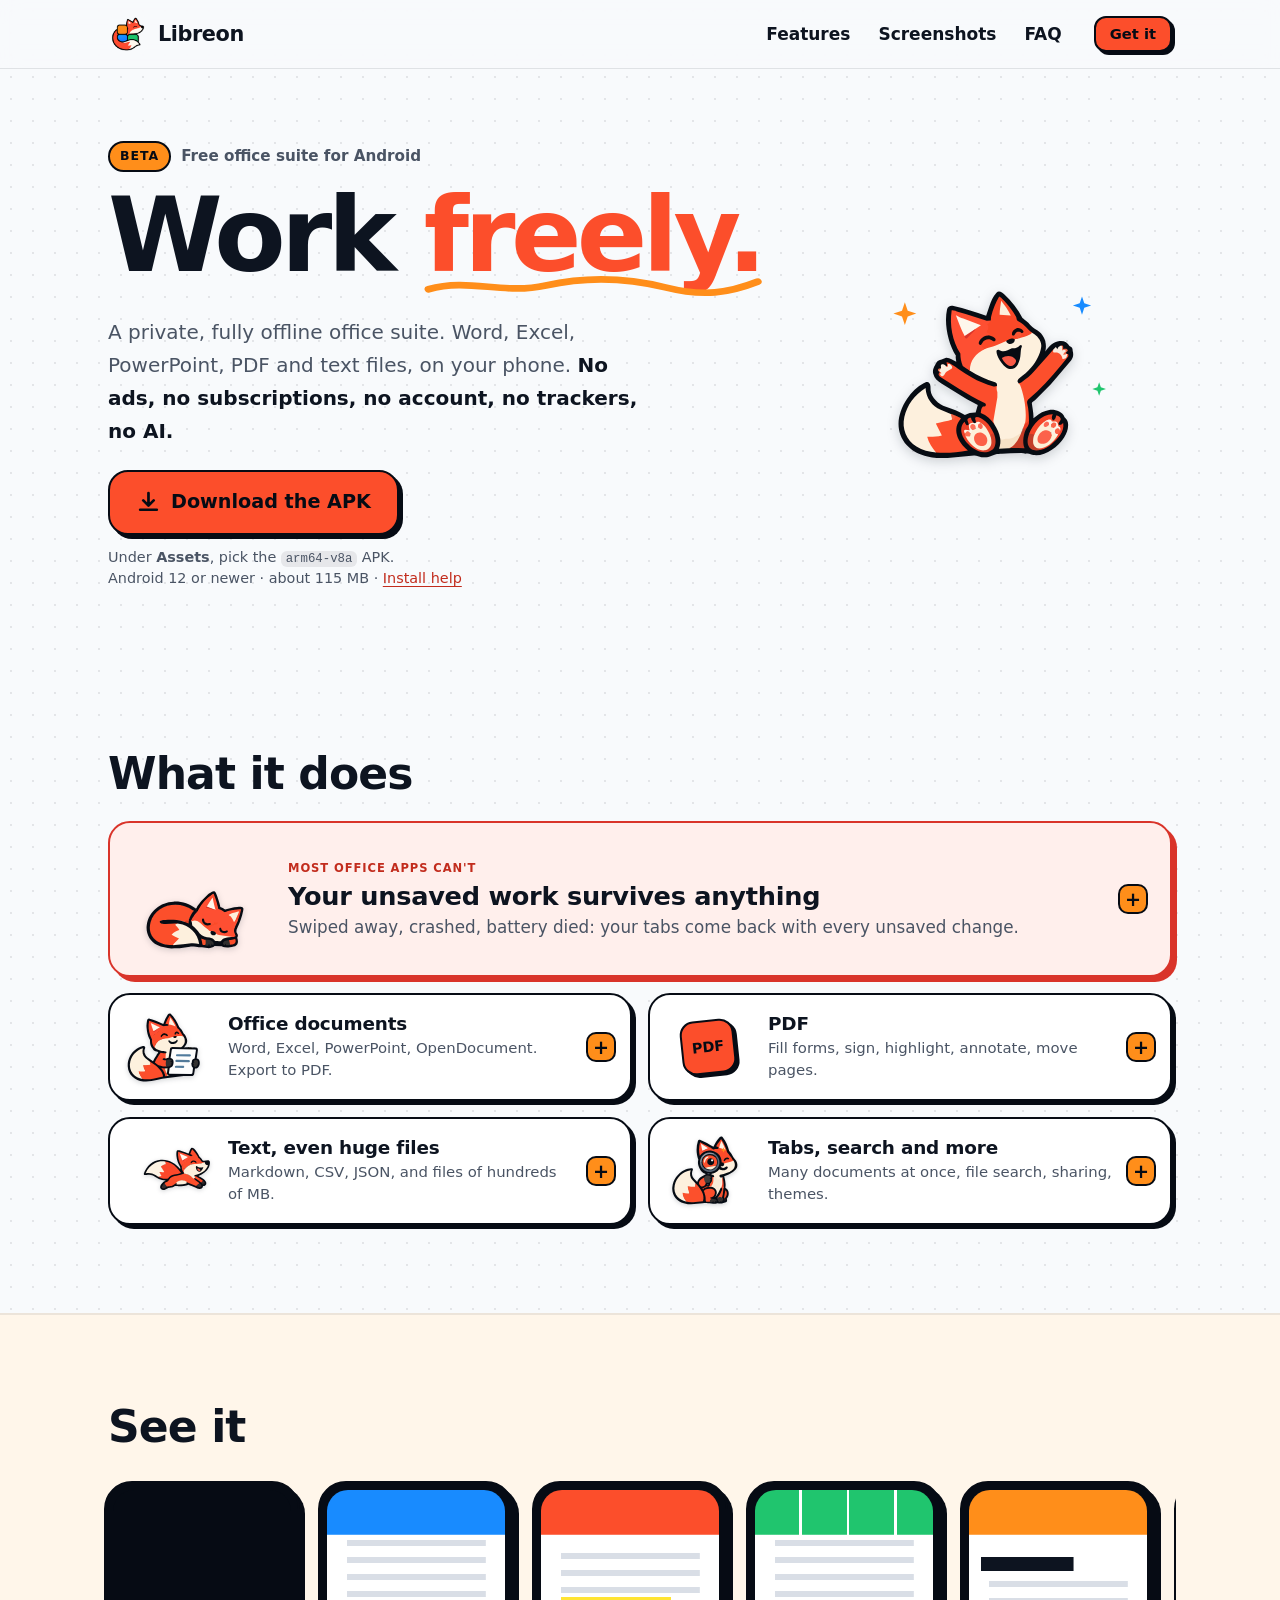
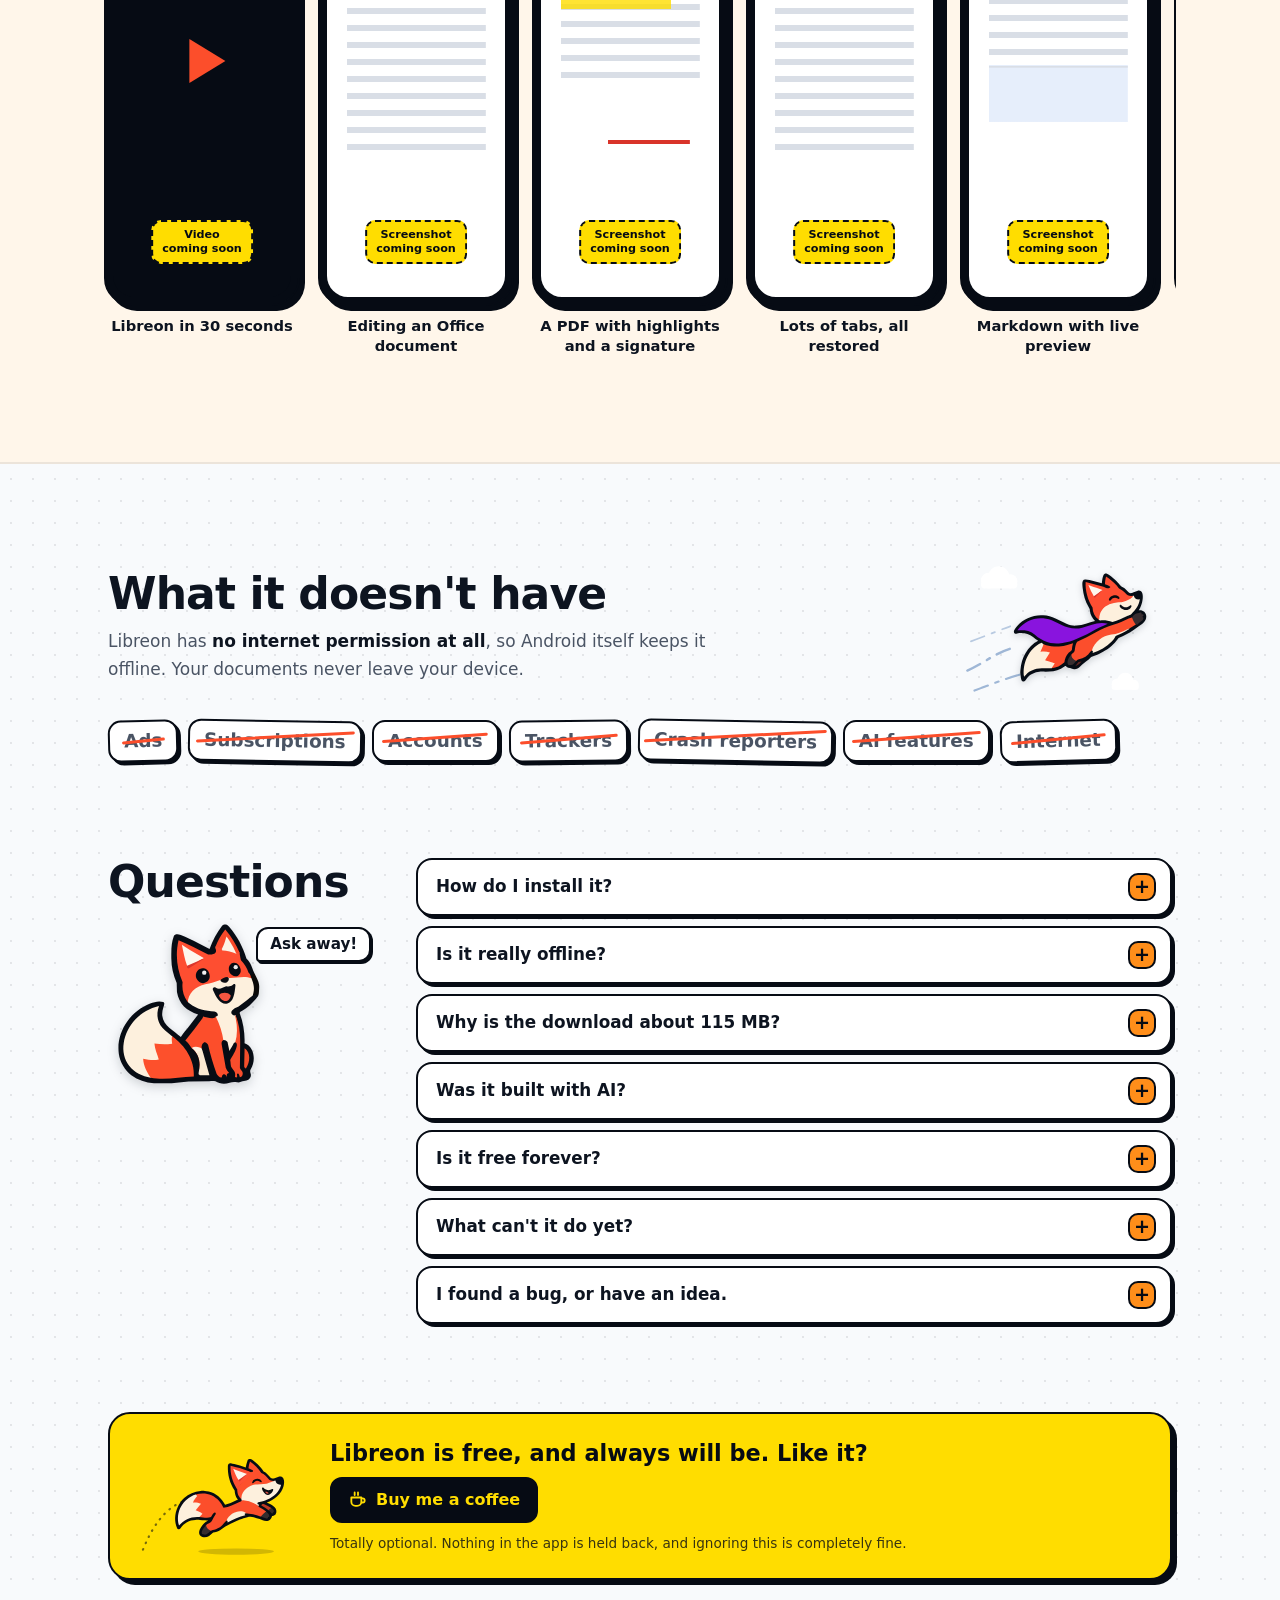
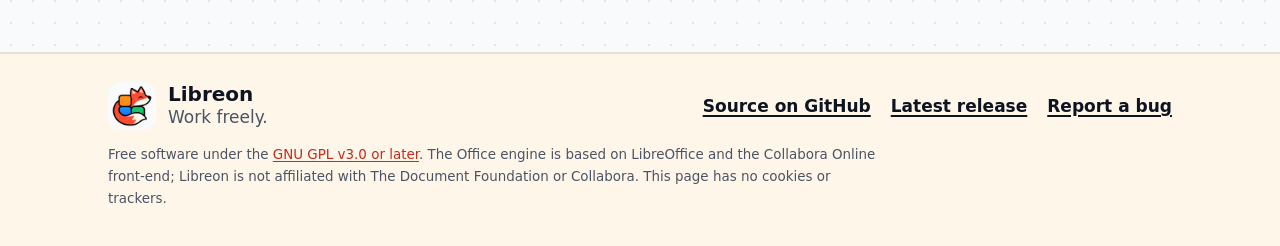
==== site/index.html @ 0bdb955f "Website draft (site/) with the new fox artwork; not live yet - One page: hero with download, collaps" ====
<!doctype html>
<html lang="en">
<head>
<meta charset="utf-8">
<meta name="viewport" content="width=device-width, initial-scale=1">
<title>Libreon: Work freely</title>
<meta name="description" content="Libreon is a free, private, fully offline office suite for Android. Word, Excel, PowerPoint, PDF and text files, with no ads, no subscriptions, no accounts, no trackers and no AI.">
<meta name="color-scheme" content="light dark">
<meta name="theme-color" content="#F8FAFC" media="(prefers-color-scheme: light)">
<meta name="theme-color" content="#0D121A" media="(prefers-color-scheme: dark)">
<meta property="og:title" content="Libreon: Work freely">
<meta property="og:description" content="A free, private, fully offline office suite for Android. No ads, no subscriptions, no trackers, no AI.">
<meta property="og:type" content="website">
<link rel="icon" type="image/png" href="assets/libreon-icon.png">
<link rel="apple-touch-icon" href="assets/libreon-icon.png">
<link rel="stylesheet" href="styles.css">
<script>document.documentElement.classList.add('js')</script>
<script src="main.js" defer></script>
</head>
<body>
<a class="skip" href="#main">Skip to content</a>

<header class="topbar">
  <div class="wrap topbar__inner">
    <a class="brand" href="#top" aria-label="Libreon, back to top">
      <img src="assets/libreon-icon.png" alt="" width="40" height="40">
      <span>Libreon</span>
    </a>
    <nav aria-label="Sections">
      <ul class="nav">
        <li><a href="#features">Features</a></li>
        <li><a href="#screenshots">Screenshots</a></li>
        <li><a href="#faq">FAQ</a></li>
      </ul>
    </nav>
    <a class="btn btn--small" href="#top">Get it</a>
  </div>
</header>

<main id="main">

<!-- ============ HERO + DOWNLOAD ============ -->
<section class="hero" id="top" aria-labelledby="hero-title">
  <div class="wrap hero__grid">
    <div class="hero__copy">
      <p class="eyebrow"><span class="chip chip--beta">Beta</span> Free office suite for Android</p>
      <h1 id="hero-title" class="hero__title">Work <span class="squiggle">freely.<svg viewBox="0 0 300 24" aria-hidden="true" preserveAspectRatio="none"><path d="M4 16 C 40 4, 70 22, 108 12 S 180 4, 214 14 S 270 20, 296 8"/></svg></span></h1>
      <p class="hero__lede">A private, fully offline office suite. Word, Excel, PowerPoint, PDF and text files, on your phone. <strong>No ads, no subscriptions, no account, no trackers, no AI.</strong></p>
      <div class="hero__cta">
        <a class="btn btn--big" href="https://github.com/jainiakhil/Libreon/releases/latest">
          <svg class="btn__icon" viewBox="0 0 24 24" aria-hidden="true"><path d="M12 3v12m0 0-5-5m5 5 5-5M4 19h16"/></svg>
          Download the APK
        </a>
        <p class="hero__fine">Under <b>Assets</b>, pick the <code>arm64-v8a</code> APK.<br>Android 12 or newer · about 115&nbsp;MB · <a href="#faq-install">Install help</a></p>
      </div>
    </div>

    <div class="hero__art scene">
      <svg class="fox fox--yaay" viewBox="-50 -60 472 420" role="img" aria-labelledby="t-yaay">
        <title id="t-yaay">Libreon's fox cheering with both arms up</title>
        <g class="flair" aria-hidden="true">
          <path class="spark spark--1" d="M30 40l5 15 15 5-15 5-5 15-5-15-15-5 15-5z"/>
          <path class="spark spark--2" d="M340 30l4 12 12 4-12 4-4 12-4-12-12-4 12-4z"/>
          <path class="spark spark--3" d="M370 180l3 9 9 3-9 3-3 9-3-9-9-3 9-3z"/>
        </g>
        <g class="bounce"><g class="fox-art"><path fill="#070c13" d="M173.96,311.47l-10.14-.12c-3.68-.79-8.65-3.48-12.87-3.08l-46.07,4.39-18.89.09c-5.54.03-10.95-1.39-16.38-2.51-13.74-2.82-26.74-9.25-36.06-19.62-21.82-24.27-17.19-55.35.41-81.63,7.71-11.52,17.42-20.92,29.68-27.37,2.67-1.41,6.78-2.98,9.02-.33,2.92,3.45,2.05,8.46,2.38,12.76,1,12.97,14.03,24.45,26.79,29.02,11.53,4.13,22.64,7.63,33.21,14.5,5.93-3.73,11.97-4.74,18.81-4.59l3.8-12.77-18.97-10.15-44.67-27.86c-7.06-4.4-12.13-8.85-14.33-17.03-1.53-5.69.4-10.16,3.32-15.18,2.46-4.24,3.98-8.22,10.12-9.07l9.04-3.73c6.85-.36,11.78,3.99,17.84,7.3-.31-3.99-1.71-6.96-.65-10.83-13.9-21.37-20.96-56.63-15.56-80.8,1.28-5.73,6.15-7.51,11.55-6.23,19.52,4.65,38.32,10.33,56.88,17.22l5.8-16.93c2.79-8.15,6.14-17.3,12.29-23.45,4.52-4.52,10.55-.14,13.94,3.15,12.69,12.3,23.64,24.92,31.53,41.2l10.31,8.1c4.24,5.81,9.45,9.54,15.53,13.41,12.44,7.93,17.7,22.04,14.15,37.11,6.6-9.45,13.81-17.21,25.08-18.45,7.47-.82,14.03,2.11,17.2,8.82,3.84,1.32,6.03,4.37,5.57,8.47,1.88,5.3,1.11,12.06-2.82,16.71l-30.1,35.66-5.67,6.42-26.9,27.13c-1.61,1.63-5.88,3.08-5.92,5.68,1.04,8.83,3.34,17.08,2.77,26.14l4.16-2.85c6.4-6.61,14.56-10.06,23.52-11.61,9.79-1.7,23.03,3.24,25.88,10.62.95,2.45,1.58,3.08,3.46,4.85,6.75,6.41,3.63,22.36-3.34,32.74-11.62,17.31-32.92,33.46-53.57,30.83-3.89-.5-7.66-3.56-12.11-2.62-3.14.66-6.11-.84-9.06-.82l-18.96.1-15.03.99c-3.67.24-8.29.17-11.72,1.16-5.07,1.47-9.34,4-14.28,5.02Z"/><g><path fill="#7d7f82" d="M173.96,311.47c-3.81.79-6.66.63-10.14-.12l10.14.12Z"/><path fill="#fdf0dd" d="M110.34,235.9c3.13,1.12,5.44,7.62,2.61,9.65l-1.61,1.88c-7.83,2.68-15.79,5.01-23.9,6.97l8.46,16.78.05,3.01c-7.47,2.89-15.54,3.98-24.2,3.25,2.55,8.42,7.57,15.76,12.94,22.62l-.09,3.13c-12.25-.92-23.94-3.85-34.27-10.45-17.62-11.26-25.92-31.12-21.24-51.81,4.75-21.01,18.15-39.29,37.11-50.84,1.14,17.92,11.13,31.34,26.5,38.27l17.64,7.54Z"/><path fill="#fc4d2c" d="M191.05,186.9c3.33,7.44,3.74,15.83,2.21,24.27l-5.55,30.67c-.78,4.32-1.38,8.41-.93,12.45-5.76-9.02-13.33-16.34-23.95-20.28.46-3.66.79-8.55,3.37-10.8,1.24-.65,4.64.24,5.38-2.19.45-1.49.37-3.58-1.99-4.7-15.63-7.42-30.26-15.69-44.95-24.96l-32.44-20.47c-1.46-.92-2.95-2.96-3.14-4.39-.17-1.24,1.76-2.98,1.9-4.53,2.71-3.35,6.14,1.57,3.14,4.89,1.42,1.94,3.73-.06,6.94-6,10.01-4.5,12.13-7.97,6.37-10.4.27,5.37-6.69,6.99-5.53,1.57.79.29,2.06-.01,2.16-.6.43-2.41-1.57-4.77-1.04-5.79,1.27-2.42,15.2,7.37,22.04,12.29s14.1,9.12,21.55,13.51c12.23,7.21,25.01,12.48,38.78,16.16,2.09.56,4.11-.12,5.67-.7Z"/><path fill="#fc4f2c" d="M314.08,130.89c.82.02,1.75.14,1.9.71s.43,2.65-.14,3.36c-17.43,21.52-34.99,42.49-54.7,62.02l-13.27,11.81c-3.09,2.75-4.76,4.64-3.67,9.03,2.52,10.05,2.92,20.32,3.02,30.1-.32,3.18-1.09,5.89-2.32,8.11-2.22-1.02-4.54-1.33-6.97-.92,3.65-19.23,1.19-39.05-4.87-58.08-1.69-5.32-3.09-10.06-4.29-15.06,1.86-.12,3.76-.49,5.48-1.76,8.21-6.05,16.25-12.17,22.85-20.1,7.35-8.83,14.98-16.81,22.5-25.48l10.27-11.85c1.29.59,1.85,1.71,1.7,3.35,8.39-.85,14.21,3.3,16.01,11.41,2.81-.16,4.38-2.05,4.72-5.68l1.77-.98Z"/><path fill="#fd502d" d="M84.6,303.19c-6.48-8.19-12.82-16.82-15.52-27.76,8.99.07,17.12.14,25.67-2.08l-10.56-20.93c10.15-2.14,19.51-4,28.75-6.87,1.12-1.92,2.39-4.07,3.81-6.46l2.34-.1c3.07,1.35,6.22,2.37,9.15,4.78-16.32,17.8-6.35,40.7,12.1,55.9-19.14,3.19-35.89,5.02-55.74,3.53Z"/><path fill="#f6e2c7" d="M233.94,267.98c1.53,1.39,1.45,3.28-.22,5.68-3.96,9.59-11.31,22.48-22.95,21.98l-15.98.98c2.43-6.77,2.97-12.66,1.96-18.56,3.01.24,6.1.13,9.34-1.11,7.62,1.03,14.48-1.87,20.5-6.39,2.34-1.75,4.59-3.13,7.35-2.59Z"/><path fill="#f44426" d="M290.85,246.37c5.69.56-.47,3.17-3.95,1.69-3.59-.21-7.22-.21-10.91.01-6.56,6.87-12.12,14.5-16.7,22.88l-2.77,1.13c-2.06,1.81-7.92.76-9.02-1.78,6.25-16.62,22.6-34.64,41.37-33.94-2.21,4.18-2.28,7.69.33,10.37.34.35,1.57-.23,1.65-.37Z"/><path fill="#c43c26" d="M243.5,260.03c-5.58,8.48-8.71,25.03-4.01,35.59-10.47.05-19.45-.44-28.72.02,10.05-.62,18.95-16.7,23.17-27.66l1.97-5.12c1.65-2.63,5.03-5.68,7.59-2.83Z"/><path fill="#eb3f27" d="M142.07,254.06c1.29.66,1.72,2.3,1.27,4.92,1.74,3.23,1.75,5.42.03,6.59-2.54-.72-5.11-.74-7.71-.08.51,1.75.29,3.29-.66,4.63,2.66-.54,4.06,3.06,1.74,4.16l.17,1.86,2.5.48c6.05,10.43,16.05,21.1,28.94,20.78l1.74,1.81-.13,1.4c-2.93.85-6.03,1.09-9.3.72-21.57-6.98-42.47-35.51-26.28-51.86,1.36,2.56,2.04,4.53,3.4,5.42s3.15.1,4.27-.81Z"/><path fill="#f04529" d="M185.26,268.86c-.05,2.36-3.36,4.88-5.64,5.51l-2.63-1.08c-3.37-7.94-8.36-15.11-13.77-21.62l-4.86-.25c-1.6.83-2.97.75-4.12-.25.65-4.28-2.48-7.36-.9-9.31,2.3-2.84,11.4,1.05,17.94,6.85s10.68,12.69,13.98,20.15Z"/><path fill="#c23e28" d="M256.52,272.08l1.29,2.09c-2.22,7.55-3.11,17.16,5.95,19.9l.4,2.18c2.08.21,3.42.86,4.03,1.95-5.31,1.39-11.87,2.27-17.18-1.26-7.99-5.31-7.19-16.83-3.51-26.63,3.03-.19,5.88.3,9.02,1.78Z"/><path fill="#fcf0e0" d="M90.97,161.97c-3.24-2.89-1.61-4.89,2.11-5.89.61-1.36-.19-3.11-.07-5.08.14-2.27,3.32-2.54,5.09-1.91,1.26.45,2.97,1.22,3.77,2.93.49,1.04,1.95,1.68,2.69,1.22,1.13-.71.79-3.23.4-4.46,1.76-1.05,4.3-.02,5.55,1.25,1.41,1.43,3.46,4.05,1.72,6.22l-9.36,5.71c-2.73,1.67-3.24,6.89-7.14,7.9-1.95.5-3.88-2.27-4.52-4.35l2.75-1.03c-.91-1.73-1.98-2.06-3.01-2.51Z"/><path fill="#d23d27" d="M185.26,268.86c3.3,7.45,5.07,15.87,1.75,24.25-3.55,8.96-16.38,11.43-26.33,8.21l9.43-2.11.68-2.22c9.41-2.65,9.95-12.29,7.47-20.5l1.36-2.12c.55-2.75,2.67-4.9,5.64-5.51Z"/><path fill="#faecdf" d="M301.77,116.72c3.25-.87,4.89.8,4.91,5.01.62.94,1.59,1.16,2.93.67,3.87,0,4.35,2.38,1.44,7.1l2.02,1.36,1.01.03c.06,2.09-.29,4.26-1.46,6.19s-3.78,2.85-6.7,2.47c-.62-4.66-3.23-9.82-8.26-11.04-2.66-.65-5.64.19-8.13-.88-.41-2.11.08-3.33.35-4.85l4.27-4.15c1.24,1.05,1.67,2.3,2.6,3.84,1.48-3.51,2.57-4.84,5.02-5.75Z"/><path fill="#ee422a" d="M268.2,298.19c-1.78.2-3.06-1.2-4.03-1.95l1.41-2.03c11.62-1.4,21.55-9.75,28.09-19.07l2.46-.18c-1.96-2.04-.71-3.71,1.81-4.21.67-2.86,1.92-4.65,3.75-5.37l-.43-3.59c-1.64-1.69-1.77-2.99-.39-3.9-.96-.91-1.07-1.83.05-2.77,2.37-.13,4-1.75,6.12-3.56,2.93,15.58-9.57,27.76-20.98,37.42-5.51,4.67-11.37,7.49-17.88,9.19Z"/><path fill="#fdf6e9" d="M163.22,251.66c-.05.81-.41.92-1.05.39-1.24,1.72-1.97,3.57-2.17,5.57l-1.8,1.48c-.75,2.05-2.11,3.29-4.26,2.01l-1.89-1.15c-.16-7.6-9.02-4.74-4.12.8l-.08,2.35c3.38,1.39.69,6.95-2.67,7.02-1.53.25-3.19-.5-4.99-2.25-1.77,2.31-3.49,3.07-5.17,2.26-.66-2.09-3.1-5.41.51-6.7l7.77.64c-.92-3.84-1.59-6.78-1.21-9.99-.6-4.26,5.2-6.5,7.85-2.92,1.61.5,2.72,1.3,4.32,0,1.28-1.03,3.33-1.91,4.81-1.74,1.8.21,2.86,1.43,4.16,2.24Z"/><path fill="#f35335" d="M300.93,255.13c.4.11.85.94.81,1.35-.05.49-.42,1.11-.86,1.42-1.66,2.67-2.92,1.28-4.28-1.05.5-4.35-1-6.71-4.5-7.1-4.65,1.02-6.38.46-5.2-1.69l4.78-.2c-.09-.86-.49-1.18-.83-1.49,2.3-1.7,3.39-4.32,3.95-7.96,3.16-.19,7.15,2.18,7.87,5.76.71,3.55-5.1,7.03-3.5,9.98.27.51,1.11.81,1.77.98Z"/><path fill="#ed452b" d="M149.93,251.15c-2.87-.89-5.71,1.19-7.85,2.92l-2.74-7.95c.23-2.74,3.96-3.85,6.42-3.68.44,3.53,2.39,5.94,4.18,8.71Z"/><path fill="#e93a22" d="M247.22,247.92c.05,5.04-1.01,8-3.71,12.1-2.86.46-4.63,2.82-7.59,2.83l2.02-7.75c.66-1.57,2.19-2.42,3.55-2.24"/><path fill="#f16647" d="M313.07,130.86c-1.72.65-3.68,1.63-6,1.15.73-2.96,2.84-4.2,4.73-6.29.18-1.02-1.59-2.46-2.55-2.49-1.26-.04-2.3.43-3.98,1.61l-.21-6.96c-.03-1.07-2.55-1.26-3.3-1.17,1.26-.47,3.14-1.51,4.42-.24,1.2,1.19.97,3.22.91,5.87,3.11-1.62,8.06-.99,7.96,2.53-.03.91-2.7,2.02-2.82,2.86-.13.97.15,2.29.84,3.13Z"/><path fill="#f56243" d="M119.1,238.99l-2.91,5.25c-.71,1.29-2.37,1.03-3.25,1.31l-2.61-9.65c3.37.39,6.07,1.91,8.76,3.09Z"/><path fill="#eb6944" d="M93.09,156.08c-.47,1.05-1.22,1.74-2.24,2.61-1.22,1.04.08,2.55.13,3.28-1.15-.51-2.15-1.23-2.65-2.04-.71-1.14-.23-3.15.68-3.51,1.41-.56,2.68-.49,4.09-.35Z"/><path fill="#fdf0d8" d="M277.18,249.17c.39.76.53,1.62.03,2.34-3.03,4.39-3.23,7.18,2.32,3.07l2.26.39c1.19-1.12,2.76-1.45,4.32-.93,1.34.53,1.96,1.7,1.87,3.5,1.38.36,2.27,1.18,2.66,2.45,4.13,1.73-1.35,10.44-4.83,8.37l-2.2.39c-5.93-6.11-14.74-.79-18,5.72-8.72,17.4,18.5,12.9,19.19-.74l2.13-.92c.27-6.39,3.18-7.74,6.66-1.88,2.81.92,3.66,2.26,2.53,4.03-5.73,9.81-20.06,21.51-31.96,21.27-4.63-1.07-9.38-4.69-9.68-10.77-.22-4.41.22-9.58,2.03-13.4,4.49-9.47,10.45-18.69,19.47-24.01,1.56-.47,2.11-.32,1.19,1.1Z"/><path fill="#fdf4e9" d="M286.9,248.06c.77,2.05,5.28-.57,8.78,1.64s1.29,8.63,5.2,8.2c1.71,2.42,1.64,4.77.81,7.49-1.43.41-2.51-.45-3.24-2.59-6.12.83-4.22,5.45-.51,7.96.12,1.75-1.02,2.87-1.81,4.21l-6.27-6.39c-1.92.77-2.12,2.65-2.93,4.23-2.57-.58-3.16-2.76-1.12-4.45,3.44-1.86,4.63-4.79,4.83-8.37l-.28-1.32c5.49-6.95,1.77-6.63-4.26-4.63-.4.75-1.2,1.3-1.49,3.01l-2.82-2.08c-1.31-2.18-2.84-4.12-4.61-5.8-.38-.04-.95-.72-1.19-1.1,4.98-2.94,9.54-3.67,10.91-.01Z"/><path fill="#fb6248" d="M301.69,265.39c-.69,2.27-.24,5.9-3.75,5.37-1.98.35-4.18-.12-4.95-2.16-.6-1.58-.77-3.51.35-5.29,1.17-1.87,3.76-2.98,5.92-2.3,1.31.41,1.95,2.68,2.44,4.38Z"/><g><path fill="#fdf0dd" d="M253.35,93.87c8.45,4.57,16.86,14.02,15.18,25-1.97,12.95-8.74,24.89-16.79,34.74-6.54,8-13.98,14.01-21.99,20.09-1.38,1.05-1.96,2.67-2.45,3.96-.68,1.77,1.16,3.01,1.47,4.31l2.68,2.47c7.06,17.5,11.49,42.68,9.77,61.5-.36,3.93-.27,4.26-2.51,9.45-1.24,4.5-1.69,3.2-2.8,7.47-.88,3.79-.59,1.77-1.97,5.12-7.96,5.86-17.02,12.48-27.64,10.93-4.67,2.1-7.85,1.82-9.55-.84-1.47-8.55-5.32-16.5-9.97-23.78l-2.04-5.8,7.16-42.09-.02-8.62c-1.33-4.06-1.61-7.69-.83-10.87.82-2.61.05-5.89-3.19-6.82-15.79-4.58-30.25-11.63-43.88-19.99-3.81-3.85-1.02-11.78,1-16.49s5.03-8.87,8.61-12.46c4.1-4.12,10.71-10.06,16.58-8.96l1.27-2.71c11.82-3.16,22.94-7.71,33.98-12.57l2.1,1.29c4.73,3.32,10.99,6.03,12.96-1.61l1.78-1.76c-.04-2.99,3.39-3.18,4.73-.72-.09-3.16.92-2.93,2.89-.83,1.11-1.14,2.46-2.14,4.05-2.99,6.38-1.15,11.77-3.65,16.19-7.51l3.22,1.09Z"/><g><path fill="#060b12" d="M207.19,154.16c-11.32-7.5-18.91-25.81-16.37-29.77.61-.95,2.86-1.38,3.97-.73,8.69,5.03,15.04.15,22.55-3.17,12.11,1.83,14.13-8.42,16.67-4.99.46.62,1.19,1.8.5,3.1-3.24,6.05.26,17.8-7.01,30.78-4.2,7.49-12.75,9.8-20.31,4.79Z"/><path fill="#f85946" d="M221.02,149.62c-6.34,6.08-16.15-1.53-21.26-11.92,7.38-5.12,18.39-5.03,23.96,2.71,2.36,3.28-.66,7.26-2.7,9.21Z"/></g><path fill="#090e14" d="M222.14,104.44c.95,3.81-1.39,7.3-5.42,8.47-3.26.95-8.29-.45-9.32-5.1,3.23-3.62,9.78-8.5,14.74-3.37Z"/></g><path fill="#fc624b" d="M285.82,268.36c.69,1.04,1.24,3.07,1.12,4.45-.84,9.72-10.78,17.21-20.39,14.59-3.7-1.01-4.97-5.86-4.3-9.21,1.34-6.68,6.33-12.27,12.87-13.84,4.24-1.02,8.41.54,10.71,4.01Z"/><path fill="#fb6449" d="M290.65,260c-1.21.13-3.42-.04-4.14-1.06-1.06-1.51-.71-3.46-.39-4.9.9-1.69,2.21-2.9,3.61-3.22,1.91-.42,3.86-.09,5.15,1.47.77,3.37-1.31,6.52-4.22,7.7Z"/><path fill="#fc6955" d="M281.79,254.97c-1.43,1.93-4.34,4.54-6.97,3.29-1.96-.93-2.12-3.44-1.45-5.22.56-1.5,2.06-2.9,3.8-3.88,1.44-.06,3.43.14,4.23,1.02,1.15,1.27,1.23,3.64.38,4.78Z"/><g><path fill="#fe4f32" d="M180.24,71.92c1.45,2.15.37,4.7-3.24,7.63,2.26,4.27,1.28,8.71-1.74,12.3,4.7,1.84,9.11,6.54,1.61,6.57-.59,1.64-2.1,2.45-4.52,2.44-4.12.58-13.94,8.78-9.81,11.99l.64,2.24c.43-.24.86-.44,1.3-.5,1-.12,5.3,6.04,5.7,7.6-15.6,7.24-26.99,20.38-26.2,37.9-4.17-2.55-8.55-5.15-12.62-8.4-3.16-7.02-4.16-13.89-4.24-21.61-14.1-22.76-19.08-49.55-15.2-76.01,4.58-.23,8,1.79,11.97,2.98,16.74,5.02,33.07,9.48,49.41,15.73l6.94-.86Z"/><path fill="#fef7ec" d="M153.93,86.74l-17,13.36-2.29-.9c-6.29-11.62-10.67-23.86-15.36-36.29,4.88,2.56,8.62,4.23,13,5.91l30.82,11.82-9.17,6.1Z"/><path fill="#d9352b" d="M134.64,99.2l19.29-12.46c-1.25,3.93-5.13,6.01-8.08,9.05l-7.5,7.74c-1.36,1.4-4.66-2.64-3.72-4.33Z"/></g><g><path fill="#fdf0da" d="M179.62,274.37c1.4,3.4,1.94,7.6,1.83,11.58-.21,7.34-5.11,11.99-11.34,13.26-13.59,2.16-27.02-10.86-33.19-23.07-1.83-3.83-.14-4.66,5.09-2.48.85-1.69,1.9-2.87,3.17-3.54.79-2.33,2.65-4.42,2.67-7.02,1.24-1.72,4.09-3.18,6.1-2,1.18-1.13,2.82-3.06,4.26-2.01l1.98-1.03c4.02,4.47,5.94-1.21,1.89-3.47l.1-2.54,1.05-.39c8.02,5.01,12.81,13.96,16.4,22.71Z"/><path fill="#fd6f53" d="M136.38,274.79l-1.17-3.97c-.22-.71.55-1.61,1.05-2.16l2.42-2.68c3.28-.91,4.91,2.12,6.27,4.07-.49,1.45.33,3.93-1.57,5"/><path fill="#fc6753" d="M162.17,252.05c2.41,2.19,4.59,2.95,4.04,6.4-.25,1.59-1.55,3.92-4.22,3.4l-3.79-2.76c-.28-1.36-.43-3.44.3-4.93.54-1.09,2.21-1.83,3.67-2.12Z"/><path fill="#fc6048" d="M173.02,287.46c-2.44,4.58-7.78,5.01-11.89,4.07s-7.44-4.03-9.2-8.48c-1.49-3.77-1.17-8.14,1.27-11.28s6.82-4.55,11.33-3.1c7.34,2.37,12.46,11.36,8.5,18.79Z"/></g><g><path fill="#fa4928" d="M222.27,104.83c-2.53-3.64-13.81.73-14.74,3.37l-18.42,7.77c-6.42,2.71-13.01,3.47-18.93,6.22-3.74-.32-5.07-4.75-7-7.11-2.46-2.12,2.31-7.28,4.44-8.94,4.95-3.87,8.91-3.36,14.48-1.72,7.47,4.7,5.46.17-.4-2.81-2.48-.33-4.09-1.4-4.84-3.19.65-.21,1.76-.48,1.99-1.03,1.13-2.71-5.89-2.38-5.82-6.05,3.5-3.94,4.53-7.58,1.23-12.49,2.8-2.2,4.82-4.32,5.97-6.94.84-1.94.23-4.43.81-6.86,2.96-12.45,7.67-23.97,14.07-35.01,4.86,2.93,8.15,6.9,11.78,11.07,6.65,7.64,12.87,15.21,17.68,24.31,1.09,2.06.74,6.48,3.16,7.78,15.81,8.46,16.89,15.94,25.62,20.67-2.27-.29-3.15,1.93-4.59,2.86-5.88,3.78-12.67,4.78-18.87,6.56-3.44-.15-3.03-1.8,1.23-4.96.8-1.78,1.85-3.17,3.15-4.17.03-1.03.46-1.89,1.3-2.55-4.39-8.83-20.86-1.41-14.57,6.64,2.2-2.84,10.09,3.34,6,5.88l-4.73.72"/><path fill="#fa5533" d="M234.27,94.15c1.1,3.47-2.59,7.13-5.66,8.4.62.61,1.12.69,1.28.73l-2.89.83c.07-1.24-.56-2.35-1.91-3.22l-4.09-2.65c-1.58-4.37,3.69-8.6,8.24-8.42,2.81.11,6,1.27,5.02,4.34Z"/><path fill="#0c0e12" d="M176.87,98.42c6.67.44,14.5,5.63,11.29,9.18-.75.83-2.61,1.54-4.11.35-6.22-4.92-14.55-3.24-18.52,3.65l-2.34,3.48c-.97-.31-2.8-.54-3.37-1.43-2.61-4.07,5.86-15.97,17.05-15.23Z"/><path fill="#fdf0dc" d="M215.41,63.33l-19.55-1.15c.06-8.69,1.59-16.04,2.71-24.4,6.4,8.12,11.54,15.38,16.84,25.55Z"/><path fill="#0d0c10" d="M234.27,94.15c-2.7-2.67-7.6-3.55-10.24-.11-1.1,1.43-1.55,3.35-3.02,4.19-.59.15-1.55.48-2.07.17s-1.49-1.02-1.57-1.87c-.49-4.88,3.27-8.71,7.37-10.44s9.28.16,12.27,3.97c1.02,1.3.44,3.11-.7,3.65-.57.27-1.19.43-2.03.44Z"/></g><path fill="#fc725a" d="M153.94,261.1c-1.75,1.68-3.84,3.22-6.1,2-1.78-.97-3.36-2.94-3.47-4.79-.14-2.42,1.78-5.22,4.48-5.02,4.18.32,5.6,4.53,5.08,7.81Z"/></g></g></g>
        <g class="flair confetti" aria-hidden="true">
          <rect class="cf cf--o" x="60"  y="-30" width="12" height="7" rx="2" style="--d:0s;--x:-30px"/>
          <rect class="cf cf--b" x="120" y="-50" width="10" height="6" rx="2" style="--d:.4s;--x:10px"/>
          <rect class="cf cf--g" x="250" y="-45" width="12" height="7" rx="2" style="--d:.9s;--x:-14px"/>
          <rect class="cf cf--r" x="300" y="-20" width="10" height="6" rx="2" style="--d:.2s;--x:24px"/>
          <circle class="cf cf--b" cx="20"  cy="10"  r="5" style="--d:1.1s;--x:-20px"/>
          <circle class="cf cf--o" cx="350" cy="90"  r="5" style="--d:.6s;--x:18px"/>
          <rect class="cf cf--g" x="0"   y="120" width="10" height="6" rx="2" style="--d:1.4s;--x:-16px"/>
          <rect class="cf cf--o" x="190" y="-58" width="10" height="6" rx="2" style="--d:1.7s;--x:6px"/>
          <circle class="cf cf--r" cx="90" cy="60" r="4" style="--d:.75s;--x:-10px"/>
          <rect class="cf cf--b" x="330" y="140" width="10" height="6" rx="2" style="--d:1.25s;--x:20px"/>
        </g>
      </svg>
    </div>
  </div>
</section>

<!-- ============ FEATURES (each card collapses) ============ -->
<section class="features" id="features" aria-labelledby="features-title">
  <div class="wrap">
    <h2 id="features-title" class="h2" data-reveal>What it does</h2>

    <div class="feats">
      <details class="feat feat--recovery" data-reveal>
        <summary>
          <span class="feat__art scene">
            <svg class="fox fox--sleeping" viewBox="0 -70 390 410" aria-hidden="true">
              <g class="fox-art"><path fill="#05070b" d="M224.05,115.68c5.31,3.54,9.93,1.46,8.87,4.03l-2.24,3.98c-21.11,14.33-35.13,34.8-47.15,56.3l-2.24-.67c-3.97-1.41-7.29-.61-8.63-3.27-1.56.4-1.79-.29-.46-1.23.28-2.38,3.3-2.68,6.12-1.51l1.61-7.41c1.22-5.6,5.68-9.87,9.18-14.75,2.54-3.55,4.75-7.03,7.9-10.21l21.32-21.53c1.75-1.77,4.21-2.49,5.72-3.72Z"/><path fill="#fc4f2b" d="M172.2,174.82c.58.42.68.99.46,1.23-6.03,6.12-10.4,14.63-15.12,22.45-2.18,3.62-4.13,6.82-4.62,11.09-1.05,1.22-2.56,1.43-4.53.65l-2.55.27c-2.22,1.66-4.3,2.57-6.25,2.72-35.1-10.71-57.83-1.38-79.56-3.56-1.57-.16-3.59,1.81-3.74,2.89-.75,5.32,12.99,6.6,23.75,5.31,12.46-1.49,24.1-2.24,36.52-1.01l.3,2.15-7.01,4.41c5.89,5.3,10.13,11.31,12.72,18.01-7.14,3.23-14,6.99-20.57,11.28l-4.33,3.91c6.5,3.71,13.2,7.05,20.11,10.01,4.02,2.74,4.75,3.26,1,7.23l-16.74,16.96c.75,1.36,1.08,2.32-.44,3.6-24.52-.52-51.93-4.36-68.61-23.35-21.82-24.84-17.78-61.02,3.12-86.13,18.73-22.51,47.46-34.09,76.87-32.08,21.92,1.5,41.71,9.44,59.22,21.95Z"/><path fill="#fdf0dd" d="M101.6,294.44c-.47-1.17-2.28-3.31-1.14-4.67,6.03-7.18,12.59-12.77,19.45-19.92-9.02-4.24-17.23-7.6-25.38-12.75,7.2-8.3,16.3-12.86,26.62-16.19-3.77-6.83-9.18-11.9-14.48-18.06l9.88-5.98c39.18,3.86,70.63,34.4,74.57,74.48-11.5-2.81-22.56-3.96-34.16-2.38l-31.82,4.33c-8.04,1.04-15.71,1.32-23.54,1.16Z"/><path fill="#fdf0dc" d="M191.74,216.01l1.25-.65c8.07,7.14,16.46,14.13,25.16,20.98l.94,2.74c2.96,2.4,6.36,4.41,9.8,5.98l.81,1.09c-2.51,8.91,8.56,15.33,14.37,8.03l2.08-1.01c14.09,4.16,28.56,5.8,43.6,7.14,5.31.47,10.71,1.49,14.02,4.84-11.58,4.41-28.71.46-39.6,14.93-7.92,1.51-15.04,1.32-22.58-.75-3.15-4.37-7.46-7.55-12.74-9.07-6.9-3.18-14.39-2.12-21.64-4.78-6.03-2.21-14.11-6.18-18.16-11.33-7.97-10.14-14.33-20.59-25.34-27.76-.94-5.6-3.05-10.44-2.43-15.8,6.28-4.59,15.4-5.03,22.39-.17l8.08,5.61Z"/><g><path fill="#070c14" d="M115,303.08c-6.94.27-13.93.48-20.97.63-16.49-1.63-33.26-3.52-48.4-11.19-26.58-13.46-40.4-41.36-35.73-70.58,7.17-44.85,46.7-76.19,91.01-77.93,30.43-1.19,52.54,7.03,77.54,24.01l1.49-2.11c.81.07,1.9.48,1.82,1.04-1.07,7.68-2.05,8.2-9.55,7.89l-4.33-.56c-48.12-35.88-128.53-21.47-145.16,40.55-13.65,50.89,30.21,79.26,76.16,77.56l2.78.26,3.85-.15c18.96-1.21,37.71-3.22,56.25-6.03,9.07-.42,18.08.25,27.01,2.01-4.71-35.98-33.52-64.53-69.41-69.26l-3.78-.69-5.27-.1c-12.02-.19-23.93.44-35.75,1.89-5.08.05-15.57.1-19.01-4.1-7.18-8.78,12.76-10.32,18.04-9.56,24-.91,39.92-.43,61.04,5.09l4.97,1.51,2.04-1.3,9.17,3.95c-.6-3.43.1-5.53,2.13-6.29l.8-4.39c2.61-7.01,10.77-25.55,15.75-28.66.96-.6,2.2-2.07,3.29-1.93,2.68-.68,7.91,1.56,8.52,4.7l.11,2.63-7.51,9.42c-3.97,6.65-8.18,13.05-12.63,19.19l1.89,1.57,2.09,13.14c9.91,7.5,18.36,16.7,25.34,27.59,8.33,9.64,21.76,12.38,33.84,13.8,6.9,1.8,14.19,4.73,18.18,11.01,2.77,1.37,17.9,1.93,20.62.71,4.87-7.41,12.75-9.85,20.91-11.69,5.77-1.3,14.02-2.66,19.63-1.58l.43-2.27,6.6-2.5c-9.68-16.31-1.44-33.59,6.83-48.89l2.51-.96c-.43-1.4-.87-2.93-.5-4.4,1.39-5.6,4.42-14.7,6.59-20.1.55-1.36,1.7-2.36,2.82-3.25l-1.73-1.49,1.97-9.18c-18.49.13-36.6,4.6-53.73,10.08-7.29-4.48-14.5-8.77-22.63-11.6-3.97-17.38-9.31-34.27-16.03-50.67-1.52.99-2.56,1.46-3.97-.19-5.87.68-8.83-.67-8.87-4.03,3.96-3.2,9.23-6.98,14.96-7.46,5-.42,6.6,5.12,8.04,8.65,2.51,6.12,4.4,11.63,6.37,17.78,3,9.39,6.33,18.18,7.66,27.99,6.29,1.8,10.83,5.07,16.25,8.31,13.58-4.29,27.23-7.76,41.57-8.91,8.32-.67,15.49-2.07,19.07,1.8,2.93,3.16,1.99,7.4,1.19,11.31-4.19,20.62-10.85,40.05-20.26,58.74-3.14,6.23-4.43,13.8-.4,18.65,3.4,4.09,3.55,10.05.25,14.54,1.98,5.53,3,11.01,2.05,17.04-1.1,6.92-7.45,11.77-14.2,13.55-30.36,7.98-39.21-1.07-40.77-1.12l-24.48-.67c-4.65,5.9-18.46,7.72-24.85,6.7l-18.16-2.9c-3.33-.53-7.25.39-10.98-.15-5.97-.85-21.34-3-30.42-1.68l-28.97,4.21c-4.66.68-8.79,1.05-13.01,1.01Z"/><g><path fill="#2f2f2f" d="M206.45,291.99c2.93-4.53,3.66-9.98,2.19-16.36l1.85-1.51c7.65-.27,14.64.15,21.35,4.03,4.7,2.72,9.48,9.05,5.01,13.73-1.55,1.63-5.98-2.87-5.77-4.91-1.83,1.11-.35,2.98-.26,4,.26,2.74-1.74,3.88-3.36,4.02-2.31.19-3.77-1.28-3.51-3.95.14-1.44-.57-1.87-1.44-2.08-2.25-.55-.61,5.34-2.74,5.55-4.71.46-9.04-1.01-13.31-2.51Z"/><path fill="#2f2f2f" d="M290.25,275.81l2.7.9c1.7,4.61,2.78,9.39,3.22,14.33l-4.41,2.29-11.74-.34c-.19-2.13.32-3.6-.81-5.42l-3.22,5.67c-2.52-.83-5.97-3.41-5.88-6.21.1-3.18,3.11-6.62,5.66-8.2,4.41-2.72,9.56-2.83,14.48-3.02Z"/><path fill="#f94c29" d="M296.17,291.04c-3.83.7-1.45-7.38-5.92-15.23,7.57-.29,14.38-1.67,21.55-4.11,2.59,5.1,2.43,11.66-1.85,15.19-4,3.3-9.29,3.46-13.78,4.15Z"/><path fill="#f9512b" d="M210.49,274.12c1.08,9.57,1.44,19.4-4.03,17.87-1.65-.58-5.72.1-6.58-1.84-.81-7.01-2.33-13.28-4.29-20.48,5.56,1.59,9.83,4.62,14.91,4.44Z"/><path fill="#f6462a" d="M329.04,182.76c-2.01,9.4-5.46,18.45-8.9,27.75.59-3.97-3.74-1.23-7.59-3.65.9-8.75,5.33-18.95,11.14-25.57,1.84.81,3.54,1.43,5.36,1.47Z"/><path fill="#e33d20" d="M152.92,209.6c-.36,3.14.12,5.98.23,9.48l-13.57-5.84c2.9-5.03,8.54-6.31,13.34-3.64Z"/></g></g><g><path fill="#fe4f32" d="M329.04,182.76c-.88,3.2-6.01,1.64-5.36-1.47-.82-.13-1.52-.6-2.09-1.41-1.08-.03-18.26,4.32-20.9,5.15-4.89,1.54-15.31,6.72-4.04,6.83,5.61,4.81,8.87,11.61,11.84,18.22.87-2.54,2.22-3.61,4.06-3.22,3.15-1.98,9.77-1.48,7.59,3.65-4.99,13.47-15.07,28.63-11.54,38.04l4.66,12.44c-2.6,2.38-6.35,2.94-9.48,4.13-15.38-2.89-31.18-5.33-47.39-7.34-4.33-.29-7.74-1.83-10.23-4.64-2.19-1.8-4.46-3.58-6.82-5.34l-4.61-1.28c-2.81.48-4.75-.02-5.82-1.48-5.84-1.06-5.74-2.48-9.8-5.98-.53-2.89.88-5.48,4.23-7.75,7.77-6.29,16.63-10.64,26.58-13.04l-.13-.7c-2.97,1.21-5.55,1-7.74-.65-2.69,3.41-12.03,10.34-13.36,4.15-1.13.04-2-.59-2.61-1.89-13.72,2.99-20.7-2.39-23.26-15.92-2.83.31-3.46,2.99-1.9,8.03l-1.53,1.65c.56,3.64-5.02,3.57-7.64,3.05l-2.43-1.64c-7.78-6.2-16.09-8.75-25.75-2.93l-2.29-.87c.72-6.29,14.54-26.67,20.03-31.25,3.56-2.97,3.81-5.54,5.86-9.35,10.89-20.21,26.9-37.59,45.76-50.26l5.08-2.65c7.49,17,12.28,34.3,16.32,52.37,8.27,2.05,14.75,6.37,21.57,10.9l14.52-4.88c13.92-2.84,27.29-5.64,41.39-5.55l-2.75,12.86Z"/><g><path fill="#fdefdb" d="M323.69,181.29c-3.37,8.88-6.99,17.34-11.14,25.57-1.24,2.46-2.59,4.75-4.67,7.92-2.7-8.35-6.22-14.98-11.92-21.22-4.91-2.47-2.37-1.89-6.83-3.53,7.83-5.87,17.05-7.81,21.81-9.18l13.82-3.97-1.07,4.4Z"/><path fill="#fef6eb" d="M235.8,169.04l-20.37-5.93-.57-2.38c5.85-11.17,12.72-20.85,19.92-31.21,2.69,15.33,6.25,28.71,9.89,42.97-3.74-.98-5.66-2.27-8.86-3.45Z"/><path fill="#fa4b28" d="M228.67,221.08c3.01,2.25,11.11-2.78,13.92-8.62.97,1.76.83,2.9,1.26,3.39,1.45,1.66,4.81-.86,8.23-.31.45,3.6-.97,5.27-3.68,5.81-11.87,2.34-22.47,8.16-29.31,17.73-4.85-2.32-9.16-5.87-13.35-9.83l-14.01-13.24c1.39-2.9,4.94-1.19,7.64-3.05l2.43.49c4.22,8.78,16.68,13.59,24.63,7.36l2.24.28Z"/><path fill="#090b11" d="M228.67,221.08c-.64.88-1.38,2.24-2.78,2.83-10.65,4.53-22.19-.69-26.52-10.96-.98-2.34-1.31-5.69-.94-8.51.3-2.22,2.51-3.24,4.05-3.2,4.99.14,1.57,9.63,8.54,14.41,9.24,6.33,17.12-3.28,17.64,5.44Z"/><path fill="#0a0d13" d="M270.01,243.66c8.49,3.69,13.01-4.1,16.09-.27,1.18,1.46.85,3.47-.89,4.82-5.3,4.1-11.47,5.33-17.96,2.3-4.63-2.16-9.63-6.98-9.84-13.3-.08-2.39,1.52-4,3.17-4.21,5.34-.7,2.07,7.46,9.43,10.67Z"/><path fill="#d73126" d="M244.66,172.76c-4.04.81-22.13-6.38-31.5-6.73-1.02-2.42.17-4.28,1.69-5.3l18.92,7.49c1.05.41,10.64,3.66,10.89,4.54Z"/></g></g><path fill="#080d15" d="M246.15,253.15c.16,2.9-2.26,4.97-5.26,5.71-5.88,1.46-11-1.21-13.02-6.8-.98-2.71-.72-5.12,1.02-7.01,7.39-2.25,16.92,2.08,17.25,8.1Z"/></g>
              <g class="flair">
                <text class="zzz zzz--1" x="292" y="150">z</text>
                <text class="zzz zzz--2" x="292" y="150">z</text>
                <text class="zzz zzz--3" x="292" y="150">Z</text>
              </g>
            </svg>
          </span>
          <span class="feat__head">
            <span class="feat__kicker">Most office apps can't</span>
            <span class="feat__title">Your unsaved work survives anything</span>
            <span class="feat__teaser">Swiped away, crashed, battery died: your tabs come back with every unsaved change.</span>
          </span>
        </summary>
        <div class="feat__body">
          <p>Most office apps only keep what you've saved. Libreon keeps a private recovery copy of every document you're editing, updated a couple of seconds after you stop typing and again whenever you leave the app.</p>
          <p>Swipe it away, let Android close it, have it crash or let the battery die: when you open Libreon again, all your tabs come back with every unsaved change, and you save when you're ready. The recovery copies stay on your phone, inside the app.</p>
        </div>
      </details>

      <details class="feat feat--office" data-reveal>
        <summary>
          <span class="feat__art scene">
            <svg class="fox fox--document" viewBox="0 0 350 334" aria-hidden="true"><g class="fox-art"><path fill="#060b14" d="M263.44,168.4l-1.05,2.21c-2.93-.78-2.84,2.28-1.35,3.24,1.69,1.09,15.25.41,16.01-4.19,3.7-.06,7.34-.31,10.94-.74,3.38.03,6.58,0,9.07,2.53s3.19,6.26,2.61,10.16l-4.95,33.2c6.92.81,10.28,4.93,11.84,10.78,2.4,9.06.89,18.4-5.01,26.08-3.06,3.98-8.1,5.73-13.84,5.37l-3.67,24.13c-.43,2.83-4.13,6.5-7.15,6.55l-36.77.64-66.51,8.24c-15.67,1.94-30.22,4.65-45.55,8.46-18.78,4.67-37.42,7.24-56.57,5.54-34.27-3.05-62.8-27.68-64.52-62.48-.6-12.09.77-22.93,5.29-33.81,10.46-25.18,31.17-44.76,57.79-51.1,3.62-.86,7.07-.54,8.83,2.27,1.59,2.55,1.27,5.57.05,8.43-2.17,8.05-1.1,15.37.81,23.33,2.94,6.9,8.43,12.59,14.97,17.09l17.73,12.2c3.65-9.02,8.52-16.37,13.87-24.2,1.56-2.29,2.2-4.66,4.39-6.76,1.82-1.75,2.9-4.86,3.59-7.42-2.91-.58-4.59-1.26-6.28-2.21-7.5-2.02-13.46-4.46-17.12-11.97-8.03-7.58-11.47-20.3-10.76-31.87.24-3.99-1.03-5.53-2.58-8.57-7.01-13.78-10.57-29.06-11.76-44.54-.47-6.11-1.18-11.11-.13-17.14,1.5-8.7.59-26.35,12.64-22.92,19.48,5.55,37.99,13.5,56.95,22.09,5.06-13.89,11.06-27.23,19.02-39.63,2.67-4.16,7.8-5.52,12.12-3.69,15.79,15.83,27.32,34.7,35.37,55.59,7.95,7.36,13.92,15.92,17.99,26.01,7.69,6.76,11.92,15.86,14.4,25.64,2.33,9.14.46,17.52-5.26,25-2.09,2.73-4.61,4.52-6.53,8.68,7.49-.09,14.19-.66,21.11-.2Z"/><g><g><path fill="#e8e9ea" d="M79.72,197.23c-3.15-7.41-4.01-15.81-.81-23.33.72,3.15-.85,6.54-.69,9.91.23,4.72,1.99,9.04,1.5,13.42Z"/><path fill="#fdf1de" d="M98.53,227.9c2.69,1.48,6.43,13.28,4.39,14.65-5.01,3.36-24.49,2.6-30.96,1.31l1.5,1.24c2.66,8.05,5.45,16.01,8.36,23.88-1.74,3.82-21.06,2.65-25.57,2.15-.49.23-.85.63-1,1.14-.98,3.34,10.14,21.39,13.3,24.9l.02,3.26c-15.76-2.78-30.04-9.27-40.22-21.77-11.71-14.38-15.17-32.92-10.67-50.9,6.63-26.5,25.9-47.6,52.63-55.72-4.53,14.82-1.03,30.11,9.65,41.01,5.69,5.81,12.18,10,18.57,14.86Z"/><path fill="#fc4e2b" d="M68.58,300.41c-7.29-9.08-13.75-19.26-16.21-31.68,10.1,1.03,18.95,1.7,28.11-.37-4.24-8.6-7.77-16.2-9.55-25.57,10.77.29,20.82.07,30.97-1.35l-3.37-13.55,18.95,12.66c15.76,10.53,35.56,30.19,37.01,49.56l-41.36,9.04c-14.96,3.27-29.64,3.89-44.56,1.26Z"/><path fill="#fc4c2b" d="M166.97,193.14l4.83,20.02c-2.85.7-5.06,2.63-8.64,1.64-2.66-.73-5.88-1.18-8.41-.1-1.59.68-2.53,2.42-2.29,3.42.88,3.72,5.72,3.37,10.33,4.16h5.4c.11,13.62.16,20.42.16,20.42,1.03,2.22,1.19,4.05.46,5.5-4.74.45-9.43.4-14.08-.16-3.83.2-9.66-2.65-13.84-3.48s-5.51-1.11-8.84-3.71l-12.1-9.46c6.55-14.83,15.04-27.56,24.16-40.45,8.07,1.4,15.32,2.16,22.88,2.2Z"/><path fill="#f04729" d="M161.28,256.95c2.23.22,3.62,2.02,4.17,5.4.98,2.09,4.25,10.38,3.69,11.68-.18.43-.57.77-1.01,1.09.27,3.8-6.67,4.08-8.05.89-3.21-7.54-7.52-14.29-13.22-21.07,5.33.89,9.72,2.27,14.42,2Z"/><path fill="#f6e4cb" d="M170.74,274.75c.05,7.42-5.58,4.65-2.62.38l-6.85-18.18,11.95-.71-2.48,18.5Z"/><path fill="#f04729" d="M169.51,278.3"/><path fill="#f04729" d="M170.3,278.3c.62,2.58,1.91,5.72,3.36,8.03l-1.76,1.63-8.58.84c-.38-4.78-1.57-8.87-3.23-12.78,2.73.13,5.53.23,8.05-.89"/><path fill="#e2ceaf" d="M171.89,287.96c-.4-2.95-1.47-5.89-1.34-8.97,1.57,5.16,6.33,7.34,11.75,7.38-3.87,1.69-7.24,1.27-10.41,1.59Z"/><g><path fill="#323131" d="M154.72,248.04l13.36-.14c-3.35-6.12-2.69-16.92-.99-24.76-2.1.09-3.13-.66-4.31-.86,3.59.53,6.68-.93,10.24-2.24,10.67-3.91,20.31,2.71,17.11,5.67-.84.78-9.64,3.3-3.61,3.53,2.65.1,5.07,1.98,4.78,4.21-.2,1.55-2.24,2.82-4.39,3.75,1.23,1.12,2.19,2.3,2.35,3.37.5,3.39-7.03,7.21-10.28,7.4l-21.13,1.19-3.14-1.12Z"/><path fill="#333130" d="M281.29,245.25c-1.2-2.57.94-4.28,2.69-4.73l-3.09-2.98c-1.16-1.12-1.32-3.45.25-4.37l4.93-2.92c-1.61-.69-4.57-2.32-3.75-4.26,1.72-4.06,9.11-6.48,12.49-4.39,6.41,3.95,6.98,10.01,4.98,16.05-1.52,4.58-2.71,9.34-7.53,11.7-3.67,1.8-9.03.08-10.98-4.1Z"/><g><path fill="#030405" d="M287.99,168.93c-2.34,2.24-6.77.28-9.3,1.14.12-.04-2.07,5.86-8.61,5.83l-20.25-.09c2.92-1.6,5.68-.68,9.5-.95-.88-1.42-2.1-4.53-1.11-5.34,1.63-.8,3.82-.98,5.22-1.11,4.1-.37,8.23.37,12.66.41l11.89.12Z"/><g><path fill="#fdfdfd" d="M277.12,274.98c-.25,2.4-1.95,4.64-4.53,4.61l-90.2-1.01c-2.51-.03-3.48-2.16-3.18-4.32l2.82-20.05c13.24-2.69,15.86-11.71,16.27-24.36.27-8.36-3.12-15.03-12.62-16.9l5.24-34.85c.26-1.73,2.4-2.41,4.13-2.38l93.73,1.57c2.01.03,3.2,1.75,2.92,3.52l-5.46,34.13c-7.86,1.66-12.84,8.2-11.52,15.78-2.51,3.36-3.21,7.35-1.19,11.23-1.33,5.15,2.77,8.86,5.84,11.7l-2.24,21.33Z"/><path fill="#507b9d" d="M266.18,206.62l-55.02-.7c-2.41-.03-3.23-3.75-2.83-5.2.46-1.64,2.16-3.94,4.7-3.9l52.95.77c2.75.04,4.51,1.75,4.77,3.99.24,2.06-1.12,5.09-4.58,5.05Z"/><path fill="#527a99" d="M262.47,230.43l-53.85-.94c-2.4-.04-3.06-3.55-2.76-5.02.38-1.9,2.22-3.98,5.14-3.94l50.8.86c2.51.04,4.23,1.51,4.68,3.57.48,2.19-.61,4.74-4.01,5.47Z"/><path fill="#527c9c" d="M238.98,254.45l-32.88-.34c-2.31-.02-2.77-3.92-2.3-5.45.6-1.96,2.36-3.56,5.24-3.53l29.58.34c2.56.03,4.05,2.2,4.27,4.13.19,1.65-1.03,4.88-3.92,4.85Z"/></g></g></g></g><g><path fill="#fe4e32" d="M122.34,158.58c-1.45,3.86-.79,8.42-.5,12.75-4.71-2.7-7.78-7.42-10.1-12.42,2.61-2.74,5.78-1.71,10.6-.33Z"/><g><path fill="#fdf0dd" d="M239.44,122.79l4.49,8.22c3.95,17.12-1,26.1-14.19,36.91l-36.56-.43c-4.37-.05-9.29,3.16-9.98,7.68l-5.59,36.55-5.83,1.43c-.78.09-6.16,2.44-6.36,1.91-1.1-2.8-.19-10.41,0-14.06.26-4.57-.19-6.59,1.53-7.86,9.46-13.52-13.29-2.84-40.79-18.21l-4.33-3.6c-3.09-2.97-1.83-8.18.55-12.85-.01-2.54-.41-4.29,2.74-4.39-2.39-1.8.35-5.26,2.92-4.11-2.52-1.31,3.03-6.8,4.71-8l2.38.38c-1.96-2.41.98-4.46,3.01-2.26-.22-3.42,7.18-6.92,9.94-4.94-.25-3.24,2.76-4.02,4.9-1.76.61-1.6,1.57-2.79,3.28-2.87,13.35-1.38,26.09-3.63,38.73-7.44l1.9,1.57,1.35.12c2.84,4.49,9.44,4,10.84-1.23l1.96-1.46c1.69-2.49,4.65-3.59,8.88-3.29,7.71-1.38,14.22-.05,19.52,3.99Z"/><path fill="#080d14" d="M202.19,153.68c-10.26,3.51-20.57-.36-25.34-9.58-.89-1.72-.69-3.35.46-4.26,1.93-1.51,3.24-.51,4.92,1.02,8.17,7.43,21.44,6.33,28.28-2.2,1.11-1.38,2.36-1.69,3.53-1.2,4.25,1.78-.77,12.43-11.85,16.22Z"/><path fill="#0b0d11" d="M211.04,122.09c.51,3.7-2.23,6.86-5.84,7.54s-7.92-.71-8.31-4.97c2.44-5.1,9.83-6.39,14.15-2.57Z"/><path fill="#fe4e32" d="M128.05,149.98l-2.92,4.11c-2.31.52-4.06-.65-4.26-2.65-.18-1.75.8-3.77,3-3.44,1.64.25,2.95,1.33,4.18,1.97Z"/></g><g><path fill="#fc4d2b" d="M239.44,122.79c-9.41-3.17-19.06-2.51-28.4-.7-1.12-1-2.69-1.68-5.75-1.2,0,0-.39.19-4.38,1-2.1,1.03-2.43.93-4.02,2.77l-20.88,5.41c-7.98,1.02-15.71,1.19-23.02,3.32-3.75.83-7.87-5.77-4.72-8.38-2.2-2.07,2.4-6.66,4.38-7.92,4.78-3.06,8.1-2.78,13.21-.76,12.87,8.05,5.27-1.42-2.21-3.92-2.81.03-4.67-.78-5.59-2.43-4.19-2.56-10.71-4.38-6.99,2.36.44,3.09-3.77,8.52-6.93,8.63-1.39.68-2.49,1.11-3.29,1.29,4.15,3.85,6.56,8.14,7.23,12.88l-9.94,4.94c-1.63-1.3-3.33-1.95-5.1-1.95,1.01,1.37,1.71,2.77,2.1,4.21l-7.09,7.62c-1.24.85-2.91.9-4.99.15-.33,1.3.36,2.63,2.07,3.97-.81,1.14-2.14,2.83-2.67,4.26l-.62,1.26c-3.26-.77-6.83-.4-10.09-.7-3.47-7.49-4-15.97-3.74-24.19.78-.44,1.69-.62,2.35-.06,2.62,2.25,4.2-5.01-.42-4.7-1.5,1.01-2.86,1.04-4.09.09-2.3-3.13-3.45-6.92-4.81-10.62.05-5.2,6.42-3.56,7.26,1.22,11.97-8.27,23.86-17,35.67-26.18,3.55-3.22,6.3-7.09,8.24-11.6l6-.76c3.63-.79,4.82-1.59,3.57-2.4l12.81-1.25c1.58-.15,2.61-1.83,2.57-2.97-.03-1.04-.74-2.14-1.9-2.79-3.49-1.64-6.83-1.32-11.29-1.1,4.88-12.88,10.05-24.77,17.98-36.57,14.58,16.06,25.37,33.8,32.33,53.25,9.58,6.83,13.98,16.49,19.21,26.28,1.68,3.15,4.32,5.25,5.95,8.23Z"/><g><path fill="#fe4e32" d="M108.01,134.72c-1.13-1.28-1.24-3.41-2.15-4.66,1.82-1.5,4.32-2.98,6.75-1.64,1.91,1.06,2.7,3.92,2.05,5.76-.6,1.72-2.11,3.52-5.04,4.29-.43-1.37-.76-2.78-1.61-3.75Z"/><path fill="#fe4e32" d="M144.14,120.99c1.97.24,3.34,1.59,4.12,4.04.22,3.27,2.83,5.65,4.72,8.38-1.61.47-3.28.95-4.9,1.76-2.81-1.45-2.97-4.77-5.05-7.22l-5.1-6.01c.72-2.71,5-2.47,6.2-.95Z"/><path fill="#fe4e32" d="M138.14,140.1c-.87.43-2.34,1.54-3.01,2.26-1.7-.71-4.64-1.86-4.17-4.33.43-2.26,3.28-2.42,4.95-1.57,1.21.62,2.64,1.62,2.23,3.63Z"/><path fill="#fcf3e3" d="M206.05,81.42c-8.35-3.87-17.08-7.16-27.46-8.49,1.11-9.83,3.49-18.65,6-28.07,8.34,11.58,16.11,22.17,21.47,36.56Z"/><path fill="#090a0e" d="M158.06,109.99c6.05-.67,12.66,2.3,16.29,7.6,1.02,1.48-.64,3.28-1.57,3.76-3.47,1.77-6.34-5.12-14.2-4.47-4.97.42-7.29,4.35-10.31,8.15-1.02-.1-1.84-.45-2.8-.94-1.15-.59-.83-2.36-1.33-3.1,1.83-3.32,4.04-6.33,6.93-8.63-.38-3.61,4.91-5.27,6.99-2.36Z"/><path fill="#0f0d11" d="M221.54,112.05c-2.79,3.79-4.95-3.22-9.97-2.97-4.31.21-3.15,7.17-7.08,6.27-.92-.21-2.05-1.13-2.15-2.72-.27-4.49,2.93-8.5,6.46-9.61,7.24-2.29,14.84,6.18,12.73,9.04Z"/><path fill="#fe4e32" d="M158.06,109.99c-2.29.25-5.24.97-6.99,2.36-1.68-.08-2.67-1.14-2.95-2.11-.47-1.61-.09-3.41.84-3.79,1.98-.81,6.59-.66,8.33.71.67.53.93,1.8.76,2.82Z"/><path fill="#fe4e32" d="M109.47,139.93c2.1-.79,5.26,1.76,5.09,3.72s-2.11,3.03-3.32,2.77c-2.08-.44-2.7-1.81-2.4-4.61-.19-.86-.61-1.43.62-1.89Z"/></g></g><g><path fill="#fe4e32" d="M161.78,79.72c.67.22,1.51.2,2.06.89-2.74,3.06-6.08,3.94-10.59,3.66-2.64,8.75-9.41,13.04-16.14,17.91-6.14,4.44-11.09,9.57-18.18,12.89l-9.94,8.17c-2.57,2.12-2.49-4.78-4.55-4.96-1.1-.1-2.39.69-3.4,1.17-7.19-19.56-9.22-41.02-4.77-62.45l40.61,15.06,19.22,8.63,5.68-.96Z"/><path fill="#fef7ec" d="M132.09,90.78c-.93,1.86-12.42,10.07-13.74,10.08-.87,0-1.6-.48-2.21-1.05-1.56,1.54-1.83.22-2.19-.7-4.16-10.69-7.74-20.89-11.03-32.32,10.09,5.63,19.91,9.61,30.08,14.23l8.81,4-9.71,5.76Z"/><path fill="#d83429" d="M116.14,99.81l15.95-9.03c21.78-13.98.17,1.99-.67,2.6-7.78,5.69-12.92,12.58-15.26,11.21-.71-.41-1.52-1.91-1.57-2.87-.1-1.68.93-1.55,1.55-1.9Z"/></g></g></g></g></svg>
          </span>
          <span class="feat__head">
            <span class="feat__title">Office documents</span>
            <span class="feat__teaser">Word, Excel, PowerPoint, OpenDocument. Export to PDF.</span>
          </span>
        </summary>
        <div class="feat__body">
          <ul>
            <li>Open, edit and save <code>.docx</code> <code>.xlsx</code> <code>.pptx</code>, and the older <code>.doc</code> <code>.xls</code> <code>.ppt</code>.</li>
            <li>OpenDocument (<code>.odt</code> <code>.ods</code> <code>.odp</code> and flat versions) and <code>.rtf</code>.</li>
            <li>Apple Pages, Numbers and Keynote open read-only.</li>
            <li>Export or share as PDF, ready for printing.</li>
            <li>Find with match counts, zoom levels, and a live word count in Word documents.</li>
            <li>Copy and paste with other apps; links open in your browser or mail app.</li>
          </ul>
          <p class="feat__engine">Powered by LibreOffice</p>
        </div>
      </details>

      <details class="feat feat--pdf" data-reveal>
        <summary>
          <span class="feat__art feat__art--tile" aria-hidden="true"><span>PDF</span></span>
          <span class="feat__head">
            <span class="feat__title">PDF</span>
            <span class="feat__teaser">Fill forms, sign, highlight, annotate, move pages.</span>
          </span>
        </summary>
        <div class="feat__body">
          <ul>
            <li>Smooth viewing with pinch zoom up to 1600%, thumbnails and search.</li>
            <li>Fill forms, add text, ticks and crosses to flat forms, and sign with saved signatures.</li>
            <li>Highlight, underline or strike out text; draw, add shapes and sticky notes that other PDF apps can see too.</li>
            <li>Rotate, move, delete and extract pages, or insert pages from another PDF.</li>
            <li>Links open in your browser or mail app, or jump to another page.</li>
          </ul>
          <p class="feat__engine">Powered by PDFium</p>
        </div>
      </details>

      <details class="feat feat--text" data-reveal>
        <summary>
          <span class="feat__art scene">
            <svg class="fox fox--running" viewBox="-110 -10 508 320" aria-hidden="true">
              <g class="flair">
                <path class="speed speed--1" d="M-90 110h80"/>
                <path class="speed speed--2" d="M-80 165h100"/>
                <path class="speed speed--3" d="M-84 220h70"/>
              </g>
              <g class="run"><g class="fox-art"><path fill="#060b12" d="M105.55,90.25c40.78-3.64,79.29,17.95,103.85,50.74-.87-3.93-.05-10.14-1.83-13.31-9.66-15.61-17.31-37.14-18.75-55.41-.81-10.23-1.6-27.15,2.75-31.19,12.29-6.68,47.07,12.06,61.64,16.25,3.43-10.29,9.67-29.89,16.5-31,16.55-.89,35.24,36.33,42.43,49.46,6.62,4.42,10.79,10.56,14.11,17.44,10.06,8.1,21.57-2.26,32.48.53,11.38,3.33,7.71,24.28,1.26,38.38-9.72,21.27-32.23,35.54-54.84,44,15.69,9.72,36.4,17.32,41.62,35.78,1.66,10.72-6.9,17.88-17.34,17.82-.5,12.82-14.42,18.65-24.87,13.99,0,0-51.49-21.57-51.49-21.57-19.24,7.12-44.11,8.67-64.65,7.69-5.06-.01-7.57-.88-11.74,2.12-8.93,6.42-20.98,5.96-30.96,8.28-6.86,2.89-13.09,8.14-20.51,10.28-10.77,2.4-25.62-5.46-22.32-18.37,1.07-9.89,12.69-19.2,19.07-25.98,0,0,10.18-5.64,10.18-5.64-24.58.39-48.23-13.12-68.05-26.11-19.05-11.45-40.67.48-45.99-3.8-1.67-1.34-2.87-4.56-1.94-7.34,12.36-38.17,48.55-71.17,89.38-73.06Z"/><g><path fill="#52575c" d="M121.07,90.27l-15.52-.03"/><path fill="#fc4f2c" d="M282.04,191.6l6.15,5.66,19.63,14.32,2.32,2.85c-1.31,3.1-3.77,5.67-7.37,7.72-2.9,3.61-6.14,6.06-9.72,7.33l-45.82-19.01c-1.57-.79-3.25-1.25-5.04-1.38-12.76-8.82-30.21-10.32-43.87-2.6-3.37,1.91-8.77,5.11-9.26,8.87-2.68-.98-4.62.29-6.76,2.19-20.21,17.92-34.72,10.59-41.21,14.78-5.3,3.95-11.84-6.51-13.72-11.16-1.93-3.05-2.07-5.66-.4-7.85,7.29-6.19,14.88-3.71,22.22-15.92,16.04-26.7,41.06-16.93,73.71-31.34,2.14-.95,5.01-.53,6.2-2.66.3-.72.83-1.79,1.36-1.7,20.57,3.44,35.51,14.12,51.37,27.11l.2,2.8Z"/><path fill="#fc482a" d="M91.53,180.37c2.15-2.25,5.28-3.47,9.37-3.67l5.55-1.76-8.78-16.86c-.87-2.41.01-3.93,2.58-4.17,7.21,1.41,14.21,1.47,20.98.18-5.14-9.74-10.7-19.24-16.68-28.5l2.36-2.98c7.41-4.33,15.2-7.76,23.36-10.31l-2.05-5.95c-1.42-3.25-1.04-5.26,1.13-6.05,23.46,3.85,44.01,15.29,60.89,31.88,8.79,8.64,15.12,18.59,22.64,28.59-11.3,4.18-22.94,6.15-35.18,8.16-13.99,2.3-25.77,9.81-33.44,21.03-18.93,3.42-36.72-.64-52.73-9.6Z"/><path fill="#fdf3e4" d="M129.35,100.3c-.22,4.45,1.94,8.18,3.41,13.22l-10.56,3.89c-5.77,2.13-11.03,4.38-16.06,8.23,6.81,9.24,12.73,18.8,18.04,29.4-9,4.33-17.16.77-25.41.86l10.64,19.97c-5.55,2.51-11.45,3.78-17.88,4.5-4.94-2.41-9.22-5.52-13.85-8.64-15.42-10.38-33.29-14.25-51.71-9.34,9.38-24.3,26.6-43.2,49.54-54.65,16.73-8.35,35.29-10.49,53.85-7.45Z"/><path fill="#fcefdb" d="M247.24,210.47c-1.82-.57-4.6-.81-5.87,1.19-.79,1.25.2,3.06,1.61,4.29-17.48,4.64-35.3,7.36-54.02,5.22.65-1.17,1.52-2.11,1.71-3.34.14-.94-.76-1.86-1.59-2.46s-1.4-.99-2.87-1.36c15.39-18.35,43.17-19.03,61.04-3.53Z"/><path fill="#382e30" d="M141.1,232.33c-5.85,3.76-11.67,8.44-19.18,10.1-2.44.16-6.91-.97-9.03-2.07-2.81-1.46-1.88-6.49-.77-8.91,3.52-7.64,8.96-13.13,14.86-18.14,1.38,7.11,4.86,13,10.33,17.83,1.31,1.16,2.28,1.95,3.78,1.18Z"/><path fill="#372d2f" d="M293.07,229.47c4.76-6.11,10.46-11.14,17.08-15.05,8.7,4.31,14.68,15.01,8.41,19.67-.53-.42-1.58-2-2.09-1.8s-.89,1.17-.69,1.54l1.07,2.07c-7.02,2.6-15.57-3.03-23.78-6.44Z"/><path fill="#fc502d" d="M311.12,189.31c1.41,1.04,1.34,1.68.81,2.95-.41.99-6.22,7.49-7.86,6.51l-9.55-5.93c-3.24-2.02-5.81-4.57-9.47-5.61l.36-8.52c2.32,0,5.97-1.36,8.31.05l17.4,10.55Z"/><path fill="#f84422" d="M329.19,201.31c2.75,1.09-4.38,8.35-5.8,9.16-1.07,1.3-2.58,1.29-4.51-.03l-14.81-11.68c2.87-5.84,7.01-7.06,7.05-9.46,6.17,3.74,12.45,7.42,18.07,12.01Z"/><path fill="#fe4f32" d="M236.33,136.46c-4.62,6.78-7.83,14.75-7.39,22.92-5.05-4.34-8.11-10.56-10.19-16.74-.18-4.08,3.72-4.6,7.03-5.68,3.76-1.23,7.05-2.85,10.55-.5Z"/><path fill="#35292b" d="M318.88,210.45c1.69-.08,2.81-.99,4.02-2.31l6.29-6.83c6.62,5.4,13.21,12.31,8.26,17.06-.94-2.28-1.84-4.12-4.51-4.21l.27,6.31c.06,1.41-3.71,1.2-4.99.31-.86-.6-2.28-4.77-9.34-10.34Z"/><g><path fill="#fc4c2b" d="M338.55,104.25c-13.84,6.83-28.64,11.94-44.47,11.78-9.32-.1-18.17-1.38-26.78.63-7.24-1.74-10.99-.54-11.27,3.61-7.94,3.57-14.79,9-19.7,16.2l-1,.94c-5.9-.38-11.83,1.87-16.58,5.25-1.8-5.35-2.03-10.94-1.81-16.54,4.51-3.1,5.66-4.32.86-8.85,2.6-7.94,11.29-13.27,19.07-15.66,4.41-6.2,10.03-11.59,16.87-16.16l4.9-6.26c-1.03-3.19-.33-8.26,3.58-8.12,3.53,1.62,10.25-.22,10.81-1.35,1.92-3.94-5.02-6.04-11.29-9.06,2.57-9.45,5.24-17.77,10.41-26.38,11.93,11.38,21.3,24,28.88,38.1,1.59,2.96,1.29,6.32,4.71,8.4,13.26,8.04,11.19,24.28,32.82,23.49Z"/><path fill="#fe4f32" d="M267.3,116.66c-3.77.88-7.73,2.01-11.27,3.61-.73-.44-2.48-2.61-1.75-3.43,3.78-4.2,9.04-2.96,13.02-.17Z"/><path fill="#0a0b11" d="M294.29,106.02c-3.75,4.5-7.12-5.13-15.39-4.31-7.31.72-9.29,7.34-12.37,7.83-1.03.16-3.37-1.66-2.81-3.4,1.79-5.59,7.44-10.19,12.53-11.19,10.67-2.1,21.19,7.3,18.04,11.07Z"/></g><g><path fill="#fe4f32" d="M262.22,71.05c-1.53,2.56-2.6,4.98-1.69,8.44-5.94,11.87-17.01,13.14-22.45,23.59-8.09,2.73-14.49,7.13-18.76,14.02,3.33,1.39,4.08,3.75,3.33,6.24s-2.92,3.61-5.71,2.77c.09-2.42-2.8-4.23-4.02-6.52-11.8-22.15-18.34-46.72-15.36-72.05,16.55,3.86,31.16,9.46,46.25,15.06l18.41,8.46Z"/><path fill="#fef7ed" d="M240.08,82.1c-3.71,3.74-7.8,7.03-12.28,9.86-2.94,2.64-5.45,3.4-7.55,2.28-4.88-11.77-9.84-23.27-14.03-36.66,13.63,7.01,28.26,12.52,43.17,18.28l-9.31,6.24Z"/><path fill="#d9342a" d="M220.25,94.24l19.83-12.14c-1.02,3.53-4.31,5.56-7.09,8.11l-9.73,8.9c-2.1-1.76-2.41-3.43-3.01-4.87Z"/></g><g><path fill="#fdf0dc" d="M285.41,178.71c3.09-.23,2.62,8.05-.36,8.52-1.02.89-3.48,1.75-3.01,4.37-3.05-2.8-6.86-4.92-10.41-7.85-8.22-6.78-16.57-13.26-26.88-16.08l-15.64-4.28-.17-4c-2.46-5.04-1.96-10.58,1.5-16.62,2.83-4.38,4.03-5.76,7.77-9.01,4.73-5.57,5.71-6.21,10.09-9.4,5.35-3.52,4.14-2.64,7.72-4.1,6.48-3.08,4.67-2.19,10.62-4.24,4.53-1.71,2.93-1.09,6.12-2.25,15.05-2.94,31.09.02,45.99-3.61,6.41-2.7,13.01-4.67,19.79-5.92,1.28,4.19,1.8,8.54,5.14,11.07,3.59,2.72,7.61,4.36,12.35,3.29-8.86,29.94-38.64,47.52-68.95,52.61-2.27.38-3.5,2.27-3.89,3.78-.5,1.89,1.32,2.9,2.21,3.7Z"/><g><path fill="#080c13" d="M331.19,131.47c-2.95,7.64-7.2,14.58-13.11,19.71-6.07,5.26-14.15,4.3-19.05-1.89-9.95-12.57-8.8-29.8-3.35-25.64,8.1,6.2,18.07,9.86,28.33,7.66,2.26-.48,4.28-2.14,7.18.16Z"/><path fill="#f45d49" d="M315.5,145.59c1,2.35-2.87,3.98-4.55,4.44-5.51,1.49-11.34-5.51-12.42-12.95,6.9-.54,14.13,1.87,16.97,8.51Z"/></g></g></g></g></g>
            </svg>
          </span>
          <span class="feat__head">
            <span class="feat__title">Text, even huge files</span>
            <span class="feat__teaser">Markdown, CSV, JSON, and files of hundreds of MB.</span>
          </span>
        </summary>
        <div class="feat__body">
          <ul>
            <li>Plain text, Markdown with live preview, CSV with a table view and JSON with formatting, plus many code and config file types.</li>
            <li>Handles huge files (hundreds of MB) without choking.</li>
            <li>Find and replace, go to line, and a word count in the status line.</li>
          </ul>
        </div>
      </details>

      <details class="feat feat--every" data-reveal>
        <summary>
          <span class="feat__art scene">
            <svg class="fox fox--search" viewBox="0 0 330 344" aria-hidden="true">
              <defs><clipPath id="lens-clip"><circle cx="171" cy="136" r="41"/></clipPath></defs>
              <g class="fox-art"><path fill="#06080c" d="M267.02,180.04l-7.24-5.26.47-2.72c16.05-8.74,23.98-26.4,13.11-42l.66-2.21c-2.87-.03-5.06-1.71-6.58-5.04-3.06-3.51-4.07-6.8-3.04-9.89,2.47-1.67,4.9-2.87,6.6-5.01,3.21,9.31,15.98,17.61,18.8,28.1l1.39,7.79c.27,2.06-.34,11.67-1.6,12.77-5.32,10.09-13.7,17.3-22.57,23.47Z"/><path fill="#fdf0dd" d="M274.02,127.84c2.67,2.71,4.75,5.67,5.25,10.11.64,5.74,1.88,12.16-.59,17.72-3.83,8.61-11.48,14.19-18.89,19.11-11.95,7.92-25.68,12.32-40.11,14.87-2.15.38-3.51,2.23-3.64,3.89s1.01,4.14,3.12,3.94l7.31-.71,1.21,9.14-1.4.93.22,17.39c3.03,2.12,1.73,12.53-2.32,12.87,2.2,4.74,1.81,6.98-1.17,6.71-1.51,1.97-3.17,3.72-3.94,6.17-2.03,3.86-12.77.47-9.95-4.54,7.39-10.47,10.53-21.04,7.53-33.57-1.77-7.41-3.74-5.18-5.92.34-.61.86-1.47,1.29-2.56,1.26s-12.77-13.68-13.46-15.78c-3.11-1.37-4.72-3.26-4.82-5.66-2.52-2.67-6.88-2.05-10.73-3.5-1.43-.91-.74-4.54-.02-6.77,13.94-1.96,26.27-9.17,34.5-20.9,10.47,9.47,25.72,8.87,34.11-2.21,1.26-1.66.38-3.8-1.56-4.23-1.08-.24-2.19.09-3.46,1.36-7.12,7.15-18.52,6.07-25.57-.86l2.99-7.04c2.99,2.39,6.11,1.98,8.78.55,2.97-1.58,3.92-4.94,4.11-7.8l1.14-2.71c12.75-3.19,25.24-7.04,37.46-11.57l2.39,1.48Z"/><path fill="#f6ead8" d="M219.06,249.97c-2.51,7.98-7.49,14.89-11.32,22.73-3.39,6.94-8.05,13.27-16.62,14.04l7.67-11.84c3.52-8.95,2.3-20.13-5.05-26.57-5.16-4.52-12.3-7.25-18.46-7.29-1.77-.17-1.84-.55-.19-1.25-.18-2.17.95-4.12,3.39-5.84,6.84-9.76,9.41-21.31,7.69-34.66l2.02-1.38c.03-1.66,3.3-3.58,1.69-5.89,1.32,1.4,2.91,2.07,4.96,3.23,2.81,1.58,3.58,5.95,5.9,7.83,3.11,2.51,5.24,4.5,7.21,8.52,1.1,2.25,1.96-5.93,5.71-6.47,5.17-.74,6.5,12.4,5.77,21.73-.62,7.88-5.71,13.86-9.42,21.12,3.41,1.51,6.4,1.61,9.04,1.99Z"/><path fill="#f6ead8" d="M226.49,224.23c-.54-5.79-.73-11.64-.22-17.39,1.1,5.63,1.01,11.75.22,17.39Z"/><g><path fill="#fc4b2a" d="M264.39,112.92c2.43,5.42,5.33,10.55,9.62,14.92-2.16.07-4.01,1.07-6.07,2.06-12.07,5.8-24.86,5.79-34.91,10.74-.76-.71-1.6-2.58-3.13-2.61l-8.09-.18c1.68-21.35-10.57-40.43-30.01-48.37-2.53-3.41-6.74-5.28-12.64-5.6l-3.51-4.16c-5.02-1.76-3.26-8.7,1.38-8.79,3.7,2.31,7.82,4.09,11.57,6.88,10-3.62,20.79.34,20.46-4.28-.27-3.87-5.98-4.09-11.58-5.14,6.69-13.34,13.86-24.82,23.92-36.17,13.36,17.39,21.82,37.13,27.41,58.05,6.62,6.84,11.83,14.32,15.59,22.67Z"/><path fill="#fdf2e1" d="M240.31,82.78c-9.04-4.91-17.2-9.2-27.62-10.94,2.38-10.06,5.35-19.19,9.77-29.17,7.84,12.27,13.63,25.06,17.85,40.1Z"/><path fill="#0c0d11" d="M255.51,121.02c-2.52,3.35-10.47-4.87-17.63,6.8-.85,1.39-2.17,1.9-3.22,1.79-1.25-.13-2.95-1.8-2.41-3.46,2.17-6.65,8.04-11.13,14.93-11.83,3.14-.32,5.56.67,7.69,2.87,1.18,1.22,1.4,2.83.64,3.85Z"/></g><g><path fill="#fd4f32" d="M177.04,70.92c-.94,2.06-2.22,3.23-2.82,6.09,3.08.25,4.58,3.5,5.8,5.2,8.06.71,15.01,4.05,11.78,7.27-13.46-5.5-29.51-4.64-42.73,2.57l-8.44,5.64c-5.2,3.47-8.27,8.89-12.11,13.37-5.59-21.68-5.94-44.03,1.31-64.89,4.13.11,6.5,2.7,9.58,4.37,12.8,6.97,25.65,12.91,37.62,20.38Z"/><path fill="#fef6ec" d="M156.1,78.56c.07.51.08.93-.08,1.03-3.36,1.92-9.03,5.01-12.53,6.17l-2.05-1.34c-3.83-9.18-4.94-19.02-6.75-29.88l30.84,19.79-9.43,4.23Z"/><path fill="#d9352a" d="M165,74.57c1.17.26-7.68,5.41-8.5,5.81-9.64,4.7-14.65,12.38-15.29,6.05-.08-.78-.29-1.43.23-2l23.56-9.86Z"/></g><g><path fill="#060c14" d="M271,107.91c1.47,3.24-4.08,7.16-6.6,5.01-3.7-3.08-6.81-7.13-9.33-12.14l-7.98-9.59c-5.33-19.91-13.58-38.88-25.48-55.74-.81.5-.4.46-1.24,1-3.85,4.9-20.05,26.11-19.43,30.48,7.89-.08,15.47,7.94,5.15,10.96-6.01-.12-11.96.46-17.83,1.73-2.66-.72-8.09-5.06-11.79-7.6l-4.71-1.96s-13.58-7.26-40.73-21.77c-5.71,18.87-6.16,39.06-1.45,58.22,9.02-12.64,24.17-21.34,39.95-22.48,6.81-.49,13.38.66,22.51,4.24,6.31,2.5,11.27,5,15.09,8.36,11.38,10.01,17.18,24.19,16.93,39.25,7.11-.65,10.1.93,8.97,4.74,4.83,4-2.96,11.53-8.69,10.94-4.75-1.25-6.41,2.09-1.93,4.83,7.06,4.33,15.19,2.18,20.81-3.46,5.72-1.8,8.92,2.39,5.49,7.7-7.28,11.28-25.2,10.52-35.1,3.59-8.1,10.37-19.76,17.13-32.72,19.26-1.88,3.07-.04,4.6,5.54,4.57,2.47.48,4.08,1.23,3.46,3.95,3.05,2.59,2.13,6-1.69,5.89-.55,1.34-1.15,2.13-2.51,1.91.6,11.62-2.75,20.9-10.03,27.82.08,6.35-1.25,12.35-8.85,11.71l-.84.79c3.23.17,6.34.47,9.31.9,2.89-3.53,9.73-.41,13.4,1.48,16.62,8.59,18,27.4,6.87,41.07l3.99-2.57c6.77-8.91,12.39-18.74,16.87-29.49l1.04-2.29c1.59-3.06,2.74-7.08,5.55-5.42,3.39-1.74,4.98,3.5,4.97,6.36-.03,6.04-10.35,27.9-14.98,30.21-.69.34-1.44.56-2.21.75,1.32,2.81-1.35,4.47-3.98,5.06,0,2.44.61,4.92,1.8,7.45.09,6.25,1.5,8.97,8.23,8.36.98-4.85,2.95-6.33,5.91-4.43.8,3.97,1.79,5.08,2.97,3.33-1.19-4.01-.29-6.01,2.69-6.02l-1.33-3.05c-2.09-2.18-2.6-4.06-1.51-5.64l-.87-2.84c1.53-12.09,3.18-24.21,4.96-36.37l2.44-5.02-1.78-3.91c.04-13.85-1.25-27.61-3.85-41.27,1.12,2.5-6.34,3.08-7.75,2.7-5.85-1.6-6.2-7.83-1.38-11.06,10.19-1.98,20.07-4.94,29.64-8.87,5.27-1.94,8.4-3.26,12.8-4.75,2.72-1.62,8.27,2.19,7.24,5.26-9.65,6.71-20.61,11.52-32.41,14.59,2.56,10.49,5.46,19.91,5.43,29.46.85,5.28.88,11.38-.05,16.67,0,1.09-.4,3.96.66,4.48,16.78,7.85,17.19,31.13,5.37,45.71.93,4.35,2.2,9.64-.73,13.27-3.47,4.3-9.53,3.3-13.86,5.11-8.78,3.66-16.73,3.15-25.43.85-6.39,1.37-13.74,2.87-18.85,2.34l-15.32-1.39-6.81-.13c-4.36-.08-8.09-.98-12.02-1.01-3.32.34-6.65.66-9.99.99-19.22-.19-39.58,6.37-64.56,3.48l-17.41-3.59c-31.31-8.15-52.83-36.92-49.52-69.47s23.32-60.4,52.5-74.23c10.99-5.21,31.08-10.33,34.81-5.46.75.98,2.04,3.86,1.3,5.35-6.52,13.2-4.97,28.06,5.37,38.65l13.14,13.45c3.9-15.99,21.6-26.18,36.61-33.35-2.73-3.19-7.04-3.57-10.35-5.63-7.36-4.59-12.61-11.45-16.18-18.96-5.71-12.03-9.15-23.85-5.27-37.42-9.53-25.9-10.03-53.94-2.05-80.26,1.34-4.43,7.1-6.5,11.04-4.91,19.48,7.85,37.13,18.01,56,29.24,7.76-15.36,15.61-30.02,27.48-41.63,4.45-4.35,11.63-2.19,13.95,2.89,12.74,17.13,21.04,35.95,26.37,56.55,6.39,6.63,11.92,14.05,14.75,22.27Z"/><g><path fill="#fdf0dd" d="M111.02,224.89c2.24,4.61,1.26,11.37-.06,16.32-10.35,1.03-20.72.51-31.12-1.55,1.48,8.67,3.62,17.2,6.41,25.58l.04,4.05c-9.18,2.1-18.63,1.83-28.35-.82.94,12.36,6.98,23.39,14.53,32.98.42,1.79-.99,2.16-2.7,1.86-13.48-3.11-25.68-8.82-34.96-19.15-12.53-13.94-16.93-32.69-12.84-51.29,7.27-33.02,34.17-59.13,68.56-64.52-5.36,15.74-2.84,31.03,7.68,42.53l12.81,14Z"/><path fill="#fc502c" d="M69.76,303.32c.88-.06,1.39-.51.99-1-8.5-10.41-14.59-22.62-14.95-36.31,10.01,2.03,19.05,3.55,29.25,2.4-2.7-10.09-6.43-19.59-7.37-30.88,11.16,1.46,21.4,2.66,32.3,2.41.18-5.38-.14-10.28,1.05-15.05,19.51,18.52,42.29,49.79,32.36,76.77l-32.35,3.23c-14.09,1.41-27.57,1.59-41.27-1.57Z"/><g><path fill="#fb4e2b" d="M180.55,290.81l.1,2.36c-3.6,2.47-5.9,5.92-5.72,10.39-.27.47-.57.87-.98,1.07-.79.39-13.06-.26-15.15-.6-6.96-4.09-.68-13.59-7.25-32.49-1.59-4.58-1.91-9.23-5.14-13.58,2.74-2.42,4.48-5.56,7.58-6.93,10.65-4.71,30.45-4.03,36.02,1.87,7.3,7.73,5.93,18.9-.46,26.58-6.37,7.66-13.31,2.9-14.36,7.22-.35,1.45.33,2.63,1.21,3.4,1.19,1.04,2.4.76,4.14.71Z"/><path fill="#586675" d="M136.32,155.84c-1.69-2.5,3.96-6.19,6.13-4.09,3.4.26,7.51,5.2,7.15,8.6,2.91-.06,5.91,1.11,8.98,3.49,3.82.84,6.63,2.4,8.42,4.68l1.22-1.17c5.09.52,10.18-.38,14.96-2.1,14.74-5.3,20.1-16.36,24.51-30.32l-1.32-1.07c-.59-5.91-2.29-11.46-5.11-16.64-2-2.06-2.71-4.16-2.14-6.29-2.56-.02-5-1.34-7.33-3.97-3.25-1.34-5.3-3.21-6.16-5.62.93-2.12,3.44-3.79,5.55-4.67,15.99,8.01,25.16,25.26,22.85,43-2.31,17.74-15.6,32.06-33.11,35.7-17.51,3.64-35.41-4.2-44.6-19.55Z"/><path fill="#fc4f2d" d="M155.59,223.7c-.72,4.36-3.34,9.86-6.66,12.04-3.92,2.57-9.66,4.9-13.92,1.88-3.03-2.15-7.1-7.25-8.65-10.7-1.93-7.08,3.26-13.23,7.65-17.79,4.32-4.49,9.91-5.77,14.13-9.4l2.15,1.41c.1,5.3,1.08,10.37,2.93,15.23,2.12,2.64,2.91,5.08,2.36,7.34Z"/><path fill="#3f3e3e" d="M155.59,223.7c-6.77-8.32-6.41-14.13-7.44-23.98,2.69-2.32,4.62-6.77,8.91-7.48,15-2.51,22.71,5.18,19.4,8.74-1.23,1.32-3.43.82-5.68,1.3,2.89,1.28,6.36,3.73,5.71,7.4-.19,1.09-2.77,2.89-2.57,4.08.61,3.62-.38,5.5-2.31,7.37-3.77,3.63-9.87.69-16.02,2.57Z"/><path fill="#f7522f" d="M232.1,241.95c-1.07,14.81-4.02,29.39-6.54,44.23-3-.14-6.09-.25-9.25-.33l-2.09-1.62c-3.55.9-5.64.51-3.44-3.11,6.07-8.06,10.92-17.06,14.42-26.89,1.47-4.13.89-7.43-2.2-10.43,1.17-1.53.41-4.98,1.17-6.71,3.45.79,6.09,2.41,7.93,4.86Z"/><path fill="#312f2f" d="M225.56,286.18c2.98,3.9,6.11,8.02,4.86,13.21l-3.57-3.5c.36,2.56,1.5,4.45.56,6.01s-2.98,2.34-5.29,1.65c-.43-1.98-.02-4.15-1.71-5.72l-2.51,7.17c-3.11-1.18-7.26-.99-9.52-3.43-1.87-2.02-.89-6.38-2.2-8.8-.72-1.33-1.42-2.63-1.21-4,.14-.89,1.4-1.68,1.83-2.59l4.83-3.04,2.59,1.09c3.65-.91,9.01-1.09,11.34,1.95Z"/><path fill="#8d949f" d="M191.18,96.68c-.2,3.14-2.78,4.83-5.55,4.67l-2.6,1.18c-13.68-4.52-28.74.35-37.19,12.02l-2.8.56c-2.16,2.15-6.83-1.73-5.5-4.37,11.81-17.49,34.76-23.51,53.63-14.06Z"/><path fill="#312f2e" d="M173.08,303.95c-.56-6.06,2.7-9.96,7.47-13.14,6.04-.14,12.31,1.52,17.99,3.62,3.85,1.42,4.91,6.58,2.29,9.27-.77.79-2.33.38-2.79-.19-1.22-1.5-1.16-3.34-2.04-4.07-2.29-1.88.4,5.53-1.97,7.06-1.08.7-3.22,1.13-4.4.42-1.24-.75-1-3.05-1.22-4.5-.14-.95-3.24-.85-3.03.11.14.61-.07,2.86-.66,3.12-3.96,1.74-8.56-.42-12.72-.78"/><path fill="#f9522f" d="M188.19,197.91l-.27,17.1c-.15,9.94-5.2,19.07-12.84,24.78-1.07,1.63-6.92,1.11-8.28-.44,3.97-1.24,7.21-4.93,6.71-9.39-.42-3.72,1.39-4.78,3.75-6.76,5.13-4.31,5.2-11.83,5.85-18l.76-7.19c1.82-.41,2.98-.18,4.33-.12Z"/><path fill="#f34a29" d="M238.07,287.93c.06,2.73-.69,3.48-2.26,2.25-1.4-2.95-1.84-4.78-1.17-8.52l4.9-27.34c11.13,7.82,6.38,25.45-1.48,33.61Z"/><path fill="#f74428" d="M232.1,241.95c-3.5-.47-7.01-1.38-7.93-4.86,1.81-4.12,1.71-8.5,2.32-12.87l-.22-17.39c.29-3.31.03-6.61.2-10.07,5.1,14.37,6.74,29.88,5.63,45.19Z"/><path fill="#848c95" d="M143.05,115.11c.33,3.19-.46,6.66-2.39,10.42l-.91,5.01c.35,2.82-.33,4.93-2.05,6.32-6.5,4.29-7.68-3.65-6.85-9.04.95-6.12,3.23-11.95,6.7-17.08l5.5,4.37Z"/><path fill="#687481" d="M137.7,136.87c.86.48,1.79,1.03,2.24,1.95.34.71,3.08,9.28,3.21,10.06.17,1.01-.28,2-.7,2.88l-6.13,4.09c-5.04-8.41-6.98-18.32-5.48-28.01.06,1.77-.29,4.77,1.02,6.61.91,1.28,3.39,1.88,5.83,2.43Z"/><path fill="#dd4527" d="M166.8,239.35c2.12.18,6.3,1.92,8.28.44l.19,1.25-9.3-.06c-8.62-.06-16.28,3.82-22.3,10.1-1.15-1.03-2.06-2.15-2.9-4.77,6.56-.71,11.72-4.23,16.95-8.43,3.09,1.77,6.59,1.26,9.08,1.48Z"/><rect fill="#434e5c" x="164.93" y="179.18" width="4.87" height="8.71" transform="translate(-29.34 335.21) rotate(-85.27)"/><path fill="#394552" d="M161.4,228.63c.82-1.32,3.66-1.33,4.98-.8,1.18.48,1.02,3.52.12,4.96-.59.95-2.26.96-3.75.79-1.98-.23-3.06-2.2-1.35-4.95Z"/><path fill="#402e2c" d="M235.81,290.18l2.26-2.25c.72,5.78,5.03,10.78-1.16,12.32-.35-3.57.14-7.47-1.09-10.07Z"/><path fill="#d54125" d="M214.22,284.23c-2.34.58-4.69,3.24-7.42,1.95.97-2.06,2.72-3.38,3.98-5.06.52,1.72,1.72,2.94,3.44,3.11Z"/><path fill="#0a1118" d="M185.63,101.35c5.2,2.07,9.83,5.36,13.5,9.59,1.94,3.1-.88,4.67-3.49,2.23l-2.87.03c-28.14-22.97-65.82,12.74-40.78,40.79l.09,2.8c1.72-.67,2.07.02.67,1.23,1.91,2.66-.49,3.99-3.16,2.34-2.83-2.47-5.24-5.37-7.15-8.6-2.68-4.54-4.31-9.63-4.75-14.89-.64-7.64,1.23-15.28,5.35-21.75,9.04-14.23,26.92-20.01,42.58-13.77Z"/><path fill="#273340" d="M167,168.53c-3.18-2.86-1.25-3.86,5.8-3l4.56-.48c1.17-2.4,3.69-4.03,7.56-4.9l5.77-3.38c3.07-3.17,6.28-6.1,9.63-8.79-2.96-.92.48-8.49,3.43-7.87,1-2.69,2.31-4.41,3.94-5.16-.29,10.1-4.93,19.59-12.73,26.02s-17.99,9.19-27.96,7.56Z"/><path fill="#1a202a" d="M207.69,134.94c-.69,2.22-1.15,4.74-3.94,5.16l-1.74-2.21c.76-7.85-1.35-15.87-6.51-21.92l.13-2.81c1.52-.27,2.77-.83,3.49-2.23,5.77,6.64,8.82,15.21,8.57,24.01Z"/><path fill="#1b2531" d="M177.36,165.04c-2.46.71-5.16,1.34-8.43.87-1.19-.16-2.04,1.42-1.93,2.61-6.45-1.05-12.47-3.88-17.4-8.18,1.45-.85,2.44-1.35,3.16-2.34,2.41-.66,4.97.01,7.66,2.01l10.23,2.85c2.95-.3,5.19.43,6.72,2.18Z"/><path fill="#fceed7" d="M200.32,147.97c-4.25,9.74-13.51,14.33-22.96,17.07-9.1.59-17.45-2.14-24.61-7.04-.33-.22-.55-.81-.67-1.23,16.66-8.32,31.71-4.74,48.24-8.81Z"/><g><path fill="#fa4f2c" d="M195.64,113.16c7.02,7.11,9.61,17.17,8.12,26.94l-3.43,7.87-3.07,2.71c-14.56.6-28.58,2.88-42.05,6.84l-3.12-.74c-7.23-6.22-10.87-15.26-10.13-25.21.65-8.68,6.01-17.64,13.97-22.58,13.09-8.13,29.17-6.49,39.72,4.18Z"/><path fill="#fdeedf" d="M154.07,127.3c-3.04,1.45-4.28-3.3-4.35-5.69,4.18-8.83,14.92-14.07,17.46-10.43,2.15,3.09-10.43,7.3-13.11,16.12Z"/><path fill="#fde0c9" d="M154.07,127.3l-2.14,7.04c-2.24,4.38-3.74.69-4.98-2.47-.54-3.7,1.14-6.8,2.77-10.26,3.13.97,2.51,3.94,4.35,5.69Z"/><path fill="#fdac87" d="M151.93,134.34c-.59,1.94-.86,3.69-2.67,4.72-1.66-2.51-1.98-4.91-2.32-7.19,1.17,1.64,3.05,3.46,4.98,2.47Z"/><g><path fill="#060c14" d="M189.05,124.42c4.28,7.13,2.77,15.29-3.2,19.9-5.8,4.49-14.21,4.14-19.73-1.52-4.15-4.26-5.35-10.41-3.2-16.2,1.78-4.79,6.78-9.5,13.05-9.84,5.51-.31,10.23,2.93,13.07,7.66Z"/><circle fill="#f0f1f1" cx="182.67" cy="126.05" r="4.75"/></g></g></g></g></g></g>
              <g class="flair">
                <g clip-path="url(#lens-clip)"><g transform="rotate(35 171 136)"><rect class="glint" x="100" y="60" width="14" height="160"/><rect class="glint glint--thin" x="122" y="60" width="5" height="160"/></g></g>
                <path class="twinkle" d="M232 70l3 9 9 3-9 3-3 9-3-9-9-3 9-3z"/>
              </g>
            </svg>
          </span>
          <span class="feat__head">
            <span class="feat__title">Tabs, search and more</span>
            <span class="feat__teaser">Many documents at once, file search, sharing, themes.</span>
          </span>
        </summary>
        <div class="feat__body">
          <ul>
            <li><b>Tabs:</b> keep lots of documents open; they're still there next time, unsaved changes included.</li>
            <li><b>Search</b> your open, recent and recently closed files by name.</li>
            <li><b>Share</b> any open document, unsaved edits included, or read it full screen.</li>
            <li><b>Word count</b> for any document and for your selection.</li>
            <li><b>Themes:</b> light, dark or follow the system, “light pages” for one document, and a themed icon.</li>
            <li>Screen-reader friendly controls.</li>
          </ul>
        </div>
      </details>
    </div>
  </div>
</section>

<!-- ============ SCREENSHOTS (placeholders: see site/README.md) ============ -->
<section class="shots" id="screenshots" aria-labelledby="shots-title">
  <div class="wrap">
    <h2 id="shots-title" class="h2" data-reveal>See it</h2>
    <div class="shots__strip" tabindex="0" role="region" aria-label="Screenshots, scroll sideways">
      <!-- SLOT video: replace the .ph line with
           <video src="assets/video/promo.mp4" poster="assets/video/promo.jpg" controls playsinline preload="none"></video>
           For a landscape video, add class "shot--wide" to this figure. -->
      <figure class="shot shot--video">
        <div class="phone"><div class="ph ph--video" role="img" aria-label="Video coming soon"></div></div>
        <figcaption>Libreon in 30 seconds</figcaption>
      </figure>
      <!-- SLOT office: replace the .ph line with <img src="assets/screens/office.png" alt="..." loading="lazy"> -->
      <figure class="shot">
        <div class="phone"><div class="ph ph--doc" role="img" aria-label="Screenshot coming soon"></div></div>
        <figcaption>Editing an Office document</figcaption>
      </figure>
      <!-- SLOT pdf -->
      <figure class="shot">
        <div class="phone"><div class="ph ph--pdf" role="img" aria-label="Screenshot coming soon"></div></div>
        <figcaption>A PDF with highlights and a signature</figcaption>
      </figure>
      <!-- SLOT tabs -->
      <figure class="shot">
        <div class="phone"><div class="ph ph--tabs" role="img" aria-label="Screenshot coming soon"></div></div>
        <figcaption>Lots of tabs, all restored</figcaption>
      </figure>
      <!-- SLOT markdown -->
      <figure class="shot">
        <div class="phone"><div class="ph ph--md" role="img" aria-label="Screenshot coming soon"></div></div>
        <figcaption>Markdown with live preview</figcaption>
      </figure>
      <!-- SLOT csv -->
      <figure class="shot">
        <div class="phone"><div class="ph ph--csv" role="img" aria-label="Screenshot coming soon"></div></div>
        <figcaption>A CSV file as a table</figcaption>
      </figure>
      <!-- SLOT dark -->
      <figure class="shot">
        <div class="phone"><div class="ph ph--dark" role="img" aria-label="Screenshot coming soon"></div></div>
        <figcaption>Dark mode</figcaption>
      </figure>
    </div>
  </div>
</section>

<!-- ============ WHAT IT DOESN'T HAVE + PRIVACY ============ -->
<section class="nope" aria-labelledby="nope-title">
  <div class="wrap">
    <div class="nope__head" data-reveal>
      <h2 id="nope-title" class="h2">What it doesn't have</h2>
      <div class="nope__art scene">
        <svg class="fox fox--flying" viewBox="-130 -40 550 420" role="img" aria-labelledby="t-fly">
          <title id="t-fly">The fox flying free in a purple cape</title>
          <g class="flair" aria-hidden="true">
            <g class="cloud cloud--a"><circle cx="-60" cy="40" r="22"/><circle cx="-32" cy="30" r="30"/><circle cx="0" cy="42" r="20"/><rect x="-82" y="40" width="102" height="22" rx="11"/></g>
            <g class="cloud cloud--b"><circle cx="300" cy="330" r="16"/><circle cx="322" cy="320" r="22"/><circle cx="346" cy="332" r="14"/><rect x="284" y="330" width="76" height="16" rx="8"/></g>
            <path class="wind" d="M-120 292 C -70 270, -40 240, 10 228"/>
            <path class="wind wind--2" d="M-100 348 C -50 330, -10 312, 40 300"/>
            <path class="wind wind--3" d="M-110 210 C -70 196, -40 182, 0 168"/>
          </g>
          <g class="fox-art"><path fill="#060c14" d="M99.02,295.02c-5.72-.08-11.88-.28-17.54.01-11.22,0-27.66,8.7-33.51,16.97l-6.15,8.7c-1.35,1.9-4.78,2.23-6.49,1.56-5.54-2.17-5.38-12.79-6.81-20.94-.72-4.11-.16-7.13.17-11.36,2.6-33.56,19.6-65.79,49.59-81.52-5.61-3.3-9.61-6.85-14.32-10.41-12.85-9.71-28.99-13.51-44.72-9.85-2.53.59-4.49,1.31-6.66-.27-5.67-4.13-.16-12.44,6.46-20.07,18.14-20.9,45.71-32.55,73.38-30.42,12.37.95,23.53,3.45,34.46,8.76l32.17,15.63c8.58,4.17,17.47,4.64,27.01,4.25,17.39-.7,34.29-9.26,51.42-12.69-7.45-8.33-13.52-17.67-14.21-28.3-.31-4.72-1-6.35-3.34-10.1-10.03-16.07-15.02-34.96-17.08-53.91-1.34-12.35-2.58-24.06,7.1-24.23,8.05-.15,15.42,1.97,22.98,4.08l23.64,6.59c.79-8.1,1.59-15.71,4.71-23.26,1.13-2.73,5.45-5.06,8.24-3.89,9.39,3.93,16.35,10.82,23.93,17.09,11.03,9.13,13.97,17.76,21.83,21.4,7.17,3.32,11.34,10.63,17.67,15.2,4.18,3.02,10.76-.26,14.9-1.95l9.31-3.82c3.08-1.26,6.66-.49,9.25,1.63,9.78,8,3.27,39.37-6.62,53.23,11.05-1.63,20.43,4.92,21.07,16.03.88,15.34-9.74,21.29-22,29.69l-12.5,8.56c-13.55,9.28-27.52,17.05-42.87,23.15l-10.6,13.33-9.4,9.4c-7.26,7.26-27.63,19.38-37.92,23.4l-17.36,6.77c-3.13,1.22-5.39,5.24-8.5,7.29-9.14,6.01-16.86,12.58-24.56,20.42-4.71,4.79-12.19,8.7-18.93,6.3-4.66-1.65-8.61-4.04-14.18-3.66-2.51.17-4.65-3.45-6.21-4.38-3-1.79-4.76,1.88-6.28,2.8l-7.58,4.6c-13.57,7.06-28.32,8.16-42.94,8.17Z"/><g><g><path fill="#fdf0dd" d="M247.54,149.27c-1.12-19.31,10.63-36.73,28.36-44.38,10.15-4.38,20.08-5.02,31.16-5.74,13.74-.9,25.76-8.28,36.39-16.45.54-.13,1.44-.6,2.65-.5,1.43,7.58,8.03,12.07,16.67,10.32-1.93,16.23-11.42,29.89-23.41,40.76-3.4,3.08-6.29,3.22-10.19,5.01-14.18,6.52-27.84,13.42-42.85,17.55-11.29-3.77-22.58-5.23-34.33-4.21-2.43.21-3.14-1.44-4.43-2.35Z"/><path fill="#080e15" d="M335.45,109.88c1.19-1.2,2.62-1.16,3.54-.39,3.24,2.7-4.61,12.64-14.63,13.09-8.84.4-18.95-7.09-17.94-12.67.25-1.4,3.01-3.12,4.24-1.69,6.56,7.58,17.13,9.39,24.78,1.67Z"/></g><g><path fill="#fe4e32" d="M343.44,82.69c-.02,1.07-.11,2.26-.81,3.13-5.28,6.48-23,13.34-31.45,14.89-29.97-.46-60.99,12.42-61.71,46.25l-1.93,2.32c-10.97-7.73-16.83-20.27-17.01-33.84-12.81-19.54-21.04-47.48-19.27-71.49l47.28,12.4c8.62,2.26,16.93,9.87,22.16,1.71-4.92-3.8-9.91-5.52-15.32-7.58-.08-7.35,1.1-14.11,2.96-22.02,11.25,7.14,20.78,15.7,29.83,25.36,2.38,2.54,3.77,6.38,6.66,8.27,6,3.91,12.84,6.95,17.25,12.81,5.18,6.9,12.62,9.83,21.37,7.8Z"/><path fill="#fef7ed" d="M248.84,73.73c.19.34.34.67.33,1-.03.82-11.89,9.98-12.77,10.15-.81.16-1.62-.34-2.32-.82-5.53-10.03-10.49-19.99-15.1-31.68,9.6,4.31,19.91,6.68,30.09,10.53l9.26,3.5-9.5,7.3Z"/><path fill="#0a0b0f" d="M300.72,90.36c-6.41-4.42-14.29-2.46-18.4,3.91-.97,1.51-3,2.54-4.59,1.66-3.81-2.11.98-11.76,10.64-14.27,10.38-2.7,20.35,4.99,16.84,8.95-1.17,1.32-2.53,1.1-4.48-.25Z"/><path fill="#da352b" d="M249.39,76.3l-11.81,11.44c-1.35,1.31-4.1-2.28-3.5-3.67l23.54-17.1"/></g><g><path fill="#8914de" d="M227.47,183.01c-16.67,9.25-33.02,16.95-50.45,23.84-13.16,5.21-27,7.3-40.94,9.12-7.91,1.03-15.27-.4-23.21-.89-12.99-3.04-24.41-9.18-35.62-16.31-10-10.62-22.6-17.93-37.23-19.64l-19.78-.24c21.52-26.01,46.86-36.8,80.05-31.96,11.02,1.61,21.07,6.07,30.79,10.95l12.76,6.41c18.31,9.2,37.93,12.63,57.94,7.59,23.32-5.87,45.79-18.57,71.19-10.98-16.16,7.45-30.48,13.79-45.5,22.12Z"/><path fill="#fc4e2c" d="M351.92,163.27c-6.04,3.67-11.83,7.86-18.34,10.64-15.63,10.74-34.79,17.81-54.03,20.01-22.39,5.38-39.8,17.83-48.17,39.9l-2.79,1.96c-2.01.62-3.08,2.1-4.11,3.73-7.26,11.46-18.62,18.78-32.09,20.83-2.97.45-5.01,2.04-6.86,4.1-2.63,2.44-5.73.06-8.19-1.85-4.45-3.46-9.8-10.53-6.03-15.88,3.13-3.22,8.53-5.9,9.27-10.89,1.29-8.65,1.78-17.05,6.83-24.58,18.23-7.49,35.27-16.57,52.52-26.32,15.92-9,31.42-15.93,48.92-21.08,15.19-4.47,28.92-11.04,42.97-17.96,2.93-1.44,6.95-.66,9.19-3.23,2.78,2.32,4.87,5.65,6.26,9.98,2.95,3.55,4.5,7.1,4.65,10.64Z"/><path fill="#fdf0dc" d="M90.44,215.97c3.18,1.88,4.44,3.91,3.8,6.08l-6.35,14.94,14.63.3c6.72.31,9.95,2.39,9.71,6.25l-11.3,18.73,22.95,7.11c2.62,1.78,2.59,1.94,1.72,5.02-1.02,3.62-6.07,9.8-9.86,10.84-8.58.84-16.94.19-25.72,0-20.4-.44-38.98,7.5-51.18,24.33-5.93-37.28,13.72-80.16,47.56-95.04,1.2-.53,3.11,1.01,4.04,1.46Z"/><path fill="#fd4d2c" d="M155.13,221.55l2.59,1.78,3.2,10.17c2.07,3.35,2.82,6.5,2.24,9.44-6.44,7.46-10.31,16.07-11.43,25.55-10.2,9.56-22.23,15.72-35.98,16.74,3.16-4.38,6.49-7.97,8.92-13.52l-27.06-8.38,13.53-21.81c-8.38-2.99-17-3.5-26.49-2l8.19-19.27.68-1.67c10.31,5.01,17.75,5.1,29.28,5.86,10.99.46,21.92.09,32.33-2.88Z"/><path fill="#fdf0dc" d="M333.58,173.91c.07.84-.45,1.62-1.42,2.25-11.78,7.63-23.98,13.58-37.05,18.84-2.47,6.14-6.2,10.79-10.81,15.43-15.03,15.15-33.53,25.85-53.41,32.35.44-2.4.87-3.7.53-4.79s-1.65-1.89-2.84-2.2c7.75-24.2,29.36-41.13,54.78-44.52,15.57-2.07,29.58-7.39,43.35-14.44l6.85-2.92Z"/><path fill="#382d30" d="M351.92,163.27c-4.73-6.13-8.72-12.81-10.91-20.62,3.44-3.95,7.28-8.77,12.38-10.17l9.61-2.62c1.78-.48,3.75-.2,4.48,1.13.47.87.5,2.19.57,3.9,2.15-1.27,4.36-.62,4.97.79,1.56,3.62-4.7,5.47-2.06,6.83.4.21,1.94,1.21,1.96,1.79.27,8.19-9.53,10.86-15.64,17.95-1.37,1.59-4.24.44-5.36,1Z"/><path fill="#372d30" d="M185.52,264.44l-7.56,8.4c-3.21,3.56-6.92,3.98-11.54,3.83-9.78-.31-7.32-17.44,4.88-29.96-.17,8.42,6.54,15.84,14.22,17.73Z"/><path fill="#fd4d2c" d="M163.16,242.94c-4.01-6.7-5.9-13.99-8.03-21.39l21.04-6.01c-2.27,6.47-2.82,12.16-3.4,18.13-1.85,4.53-6.79,6.01-9.61,9.27Z"/><path fill="#612421" d="M182.22,279.21l9.13-10.92,8.56-1.93c-5.29,5.31-9.71,10.98-17.69,12.85Z"/></g></g></g>
        </svg>
      </div>
      <p>Libreon has <strong>no internet permission at all</strong>, so Android itself keeps it offline. Your documents never leave your device.</p>
    </div>
    <h3 class="sr-only">Things Libreon does not have</h3>
    <ul class="nope__list" data-reveal-group>
      <li class="sticker" data-reveal><s>Ads</s></li>
      <li class="sticker" data-reveal><s>Subscriptions</s></li>
      <li class="sticker" data-reveal><s>Accounts</s></li>
      <li class="sticker" data-reveal><s>Trackers</s></li>
      <li class="sticker" data-reveal><s>Crash reporters</s></li>
      <li class="sticker" data-reveal><s>AI features</s></li>
      <li class="sticker" data-reveal><s>Internet</s></li>
    </ul>
  </div>
</section>

<!-- ============ FAQ ============ -->
<section class="faq" id="faq" aria-labelledby="faq-title">
  <div class="wrap faq__grid">
    <div class="faq__side" data-reveal>
      <div class="faq__art scene">
        <svg class="fox fox--sitting" viewBox="0 0 333 327" role="img" aria-labelledby="t-sit">
          <title id="t-sit">The fox sitting and smiling</title>
          <g class="tilt"><g class="fox-art"><g><path fill="#0a0908" d="M263.53,141.97c-2.7.96-6.09.1-6.77-3.02l-1.21-2.69c2.81-8.63,1.2-17.43-2.29-25.61l1.02-2.76c-2.74-1.42-5.12-5.58-2.51-7.8.15-.13.33-.21.51-.27,2.47-.77,5.09-1.45,6.51-3.6l5.61,11.38c4.81,9.76,4.79,14.25,3.75,24.6-.4,4.01-.37,8.17-4.6,9.77Z"/><path fill="#fdf4e6" d="M228.4,60.93c.48,1.06.82,2.36.66,4.01-8.85-4.07-17.41-7.65-27.78-7.16-.16-2.49.03-4.33.49-6.39,1.91-8.58,3.74-16.95,7.41-25.41,8.38,11.4,13.8,22.89,19.22,34.95Z"/><g><path fill="#fdf0dd" d="M254.37,107.74c4.64,10.88,6.59,19.63,2.49,31.06-8.82,11.7-20.51,20.66-34.24,26.66-1.42.62-2.17,2.36-2.43,3.28-.32,1.12-.1,3.1,1.39,3.66l3.84,1.44c4.11,15.88,6.86,30.72,2.56,47.4-.14.55-.58,1.04-1.07,1.53s-1.11.95-1.74,1.35c-4.35,3.8-5.34,13.85-11.62,21.23l-3.68-19.18c-.61-3.18-3.24-4.59-6.04-3.94-2.7-3.99-4.31-8.74-4.84-14.24l-5.84-18.23c-2.44-4.12-3.59-8.27-3.44-12.45,1.36-1.36,1.85-3.12,1.36-4.64-.47-1.44-2.11-2.7-4.12-2.83-17.81-1.18-35.47-4.96-48.06-16.77-3.07-4.25-1.18-9.4.78-13.79,7.53-16.91,25.51-22.28,42.47-25.41,5.43-2.36,10.72-3.4,15.86-3.12l7.58,3.12c2.56-.77,5.05-1.69,7.49-2.77l.26-5.28c10.33-1.27,20.7-2.01,31.1-2.21,4.65-.24,7.97,1.14,9.96,4.14Z"/><path fill="#0c0e13" d="M213.05,111.08c-1.38,2.99-4.24,4.92-7.54,4.76s-6.47-1.68-7.52-5.11c-.25-4.85,9.36-7.62,14.25-4.89,1.58.88,1.06,4.12.81,5.23Z"/><g><path fill="#080d15" d="M210.94,153.63c-12.39,2.93-20.62-11.31-25.95-23.6-.78-1.81-1.1-3.25-.14-4.68,1.08-1.61,3.52-1.48,4.97-.54,7.1,4.6,12.49-.93,18.79-2.77,11.33,2.51,13.32-6.11,16.11-3.32,1.05,1.05.73,2.05.56,3.66-1.28,12.2-3.13,28.6-14.33,31.26Z"/><path fill="#f75641" d="M209.23,148.92c-6.02,1.19-12.9-5.58-13.78-10.59,4.62-5.78,16.44-5.91,21.23.17.72,3.34-2.98,9.54-7.45,10.43Z"/></g></g><g><path fill="#fe4e31" d="M213.34,108.83c0-7.37-11.32-.89-15.34,1.91-8.83,3.45-17.73,5.93-27.37,7.92-17.31,3.58-32.22,16.73-31.74,34.4-6.38-5.98-10.08-13.74-11.26-22.97l-.05-14.76c-11.01-25.01-13.72-52.83-6.82-79.34,5.78,1.37,10.07,4.07,14.96,6.34,13.86,6.46,27.19,12.89,40.54,20.39l9.93-1.52c1.5-.23,2.37-1.74,2.46-2.85.07-.85-.33-2.04-.99-2.9-.97-2.14.81-3.35,1.34-4.71,1.24-1.92,3.82-2.17,7.75-.76,2.76-.11,4.3.82,4.59,2.78-.85,2.67-1.05,2.51.23,4.38,8.31.07,17.92,2.82,25.4,6.2l.96-1.45c1.82-1.63,3.13-4.2,4.95-.96,1.63,3.75,2.83,8.84,4.25,12.91,7.31,7.74,11.84,16.48,14.63,26.25l2.61,7.65c-13.83-5.12-27.06.25-41.19-.48"/><path fill="#fef7ed" d="M156.74,76.76c.14.49.22.89.09.98-1.97,1.3-15.66,8.75-17.1,8.63-.87-.07-1.56-.62-2.12-1.26-4.54-12.13-6.63-24.92-9.49-38.13,4.66,3.29,8.98,6.17,13.89,9.04l26.51,15.46c-4.98,1.78-8.25,3.75-11.78,5.29Z"/><path fill="#da362c" d="M156.74,76.76c.59.45,10.94-6.34,12-4.96l-25.56,16.4c-1.59,1.09-3.1,2.52-4.77.98-1.02-.94-1.29-2.69-.8-4.07l19.13-8.35Z"/><g class="eye"><path fill="#070c14" d="M177.56,98.01c1.82,4.57,1.83,9.12-.91,12.96-2.07,2.9-5.83,5.76-10.35,5.54-5.23-.25-9.5-3.84-11.44-7.93-2.23-4.71-1.82-10.13,1.4-14.31,2.86-3.72,7.38-5.39,11.7-4.73s7.7,3.67,9.6,8.46Z"/><circle fill="#f0f0f1" cx="168.75" cy="97.52" r="3.94"/></g><g class="eye"><path fill="#060b13" d="M235.02,92.35c.64,5.22-1.63,8.63-4.71,10.53-3.6,2.22-7.75,1.41-11.19-.97-4.22-2.92-6.06-7.24-5.73-12.19.29-4.32,3.61-9.76,8.96-10.09,6.72-.42,11.85,6.03,12.67,12.72Z"/><circle fill="#e9e9ea" cx="225.89" cy="87.62" r="3.87"/></g></g></g><g><path fill="#fc4e2b" d="M189.71,177.31c7.13,13.9,11.86,29.48,14.12,44.92-.24,1.18-1.89,2.78-1.57,4.62l7.72,44.11c.67,3.84,9.47,7.97,6.61,15.47-.82-2-1.3-2.68-1.92-3.57-.71-1.03-3.39-1.07-3.15.5l.77,5.12c.21,1.39-2.58,2.71-4.76,1.78.57-2.69-.59-6.8-3.63-6.31-1.52.38-1.2,4.41-.87,6.17-6.91.71-12.39-4.05-14.76-10.53-6.02-16.48-9.9-33.3-14.45-50.35-.62-2.31-2.28-3.7-4.28-3.44-1.66.21-3.86,1.99-3.48,4.23l.9,6.93-1.18.63c-5.44-2.68-10.84-3.65-16.18-2.9,4.32,3.09,6.01,6.19,5.07,9.3,5.21,1.84,6.78,11.07,7.59,16.4.58,3.82-.2,12.35-1.36,15.99l-2.16,1.73c-1.07-20.35-10.9-41.91-26.09-57.14,9.2-16.19,23.82-28.63,33.29-45.36,8.43,1.88,16.19,2.95,23.76,1.71Z"/><path fill="#f9e9d2" d="M158.74,278.11c.47-8.81,5.44-15.78-4.08-34.13-1.39-5.53,7.83-7.6,12.29-7.03l6.82,24.25c2.29,8.54,4.72,16.61,8.1,24.57l-23.56.28.43-7.95Z"/><path fill="#fdf1e0" d="M166.96,236.95c.38.88.09,1.53-.49,1.67-4.58-.42-8.9,1.93-11.8,5.36-1.96-3.77-6.46-8.08-9.02-9.82,7.49-4.09,15.17-1.23,21.31,2.79Z"/><g><path fill="#070c14" d="M258.87,96.07c1.47,3.77-4.46,7.16-7.02,4.46l-2.51-2.89c-2.8-8.56-7.76-16.18-13.89-22.77-.75-3.48-2.57-11.11-2.57-13.94l-3.47-2.86c-5.61-12.33-12.53-24.09-21.2-34.53-1.03-3.78-1.7-3.88-2-.32-5.75,7.69-10.41,16.11-14.05,24.97l-3.16,2.54c-.24,1.29-.47,1.74.35,3.53,2.92,7.11-1.6,10.54-13.57,10.31-17.72-9.66-35.62-18.38-53.72-26.17-5.87,25.68-3.21,52.29,7.42,76.43-1.54,13,1.23,24.49,8.31,34.48l1.97,2.39,2.44,1.62c12.58,10.4,29.12,13.47,44.99,14.53,6.2,1.2,9.04,8.46,2.52,9.46-.54.93-1.18,1.95-2.19,2.31-4.41,1.54-16.36-.6-20.81-2.44l-.83,2.47c-10.27,13.96-20.77,27.67-31.5,41.13,4.62,3.28,7.51,8.01,11.27,13.38,15.28,11.19,16.4,29.13,13.1,43.95-.85,4.78.03,4.39,2,5.92l17.43-.21c-4.24-14.77-8.43-29.54-12.57-44.3-.45-1.67-.05-.19-.78-2.16-3.62-8.71,4.74-20.48,10.9-8.72,4.14,18.05,9.36,35.69,15.66,52.94,1.44,3.34,10.35,10.42,9.57,3.44,3.16-6.23,8.16-1.97,9.02,3.41-1.22-5.38.12-8.21,4.05-8.47-2.93-2.92-4.99-6.1-6.18-9.56l-7.57-43.32c.04-2.61-.2-5.63,2.93-6.94,2.22-.75,5.85.53,7.87,3.48l3.43,16.07c2.61-4.97,5.32-9.02,8.11-14.56l2.56-1.01c1.54-1.11,2.19-1.07,3.4.06,5.86,5.48-6.73,27.14-10.79,32.23.08,7.46,2.44,13.8,7.08,19.01,1.22,4.11,2.48,5.3,3.78,3.57,3.17-.36,5.33,1.58,6.46,5.84,2.72-3.73,1.88-7.61-2.51-11.65l-.95-2.53.46-49.7c.04-15.96-2.89-31.68-6.68-47.11-.51,2.32-3.85,1.22-5.14.13-7.77-6.56,5.25-12.83,10.86-15.06l15.04-11.18c4.02-3.38,6.66-6.22,10.69-8.93,2.7.43,8.15-2.4,9.96-.81.23,1.51-3.69,6.59-4.86,7.97-7.18,8.49-14.98,15.74-24.91,21.15-1.63.88-4.77,1.79-3.71,4.6,6.53,17.31,9.28,35.4,8.63,54,18.33,6.28,20.89,32.23,11.2,47.39-2.07,3.24-.48,5.58.09,8.43,1.56,7.8-5.25,12.26-12.41,12.57-4.04.18-8.47,3.81-12.41,2.66-5.19-1.51-8.94-.69-13.64.8-8.89,2.83-18.38,2-25.79-2.62-3.62-.93-7.36-.61-11.01.03l-37.69.38-30.61,3.26-32.38-.02c-15.05-1.17-29.21-5.98-41.06-14.66-11.53-8.44-20.66-23.9-22.67-38.47-5.44-39.41,20.66-77.65,56.87-91.77,7.71-3.01,16.24-5.42,23.66-2.75,5.95,2.14-3.09,11.6-1.64,24.82,2.06,18.81,20.61,26.15,33.78,38.83,4.71-7.45,10.16-13.3,15.27-20.01l16.1-21.13c-20.84-6.47-34.74-18.93-38.46-40.76l-.48-16.47c-6.18-14.25-9.75-29.06-9.73-44.23-.1-3.82-.1-7.1.01-11,0-9.84.85-19.91,4.43-29.54,2.2-5.9,11.54-4.1,19.49.55l16.52,7.65,28.98,14.83c5.85-15.25,12.87-29.45,22.77-42.21,1.44-1.85,5.11-2.46,6.99-2.08s4.09,2.05,5.81,4.02c14.47,16.57,24.91,36.19,31.37,57.47,8.87,8.1,10.11,17.43,13.53,24.39Z"/><g><path fill="#f8492a" d="M232.88,60.93c-1.73-.38-4.45.98-5.91,2.42l-1.98-4.98c-4.42-9.78-9.56-17.91-15.66-26.77-2.32,6.02-3.06,10.66-6.06,17.31l-1.92,3.85-12.34-2.02c4.21-11.06,9.9-21.72,17.96-31.74,11.47,12.95,19.46,27.11,25.92,41.93Z"/><g><path fill="#fdf0dd" d="M110.33,212.94c1.93,1.36,2.17,13.91,1.34,14.65-10.1,2.36-20.5,2.7-31.2,1.02,1.53,8,3.8,15.81,6.83,23.42l.2,3.85c-8.31,2.71-17.08,2.87-26.31.49-.49.14-.88.45-1.09.88-1.65,3.4,8.65,24.22,11.83,28.04l-.38,3.07c-15.45-2.82-29.6-9.03-39.2-21.77-8.83-11.72-12.28-26.66-9.86-41.43,5.42-33.03,30.54-59.82,64.08-67.29-6.19,16.35-2.33,33.04,10.67,44.01l13.09,11.05Z"/><path fill="#fd502c" d="M71.54,288.37c-6.74-10.23-13.08-21.28-13.79-34.67,9.74,1.87,18.86,3.27,28.43,1.38-3.02-9.8-7.2-18.56-7.94-28.73,11.62,1.26,21.76,1.83,32.28.15-.71-5.18-1.29-9.3-.18-13.55,23.71,16.98,41.2,42.78,39.52,73.25-27.3.18-50.11,7.32-78.31,2.18Z"/><path fill="#f84d2c" d="M225.17,224.12c3.9-13.85,3.98-28.5.83-43.02-.57-2.62-1.19-4.91-.59-7.26,6.36,15.25,8.87,31.91,8.67,49.17l-.54,46.62c-.05,4.12,5.91,5.95,5.14,11.63-.38,2.82-1.26,5.43-5.11,6.42-.73-2.39-1-4.85-2.75-6.59-.79-.79-2.31-.21-2.53.56-.64,2.24,1.71,5.24-.91,6.18-1.12.41-3.06-.49-2.77-1.53,1.89-6.95-1.97-10.66-5.57-15.4-2.85-3.75-2-10.09-3.13-14.85,6.53-10.09,17.3-29.06,9.26-31.93Z"/><path fill="#f34e2b" d="M244.55,271.72c-1.32-.48-2.69-1.94-3.28-3.9l.78-32.91c11.14,7.75,10.61,24.18,2.51,36.82Z"/></g></g></g></g></g></g>
        </svg>
        <p class="bubble" aria-hidden="true">Ask away!</p>
      </div>
      <h2 id="faq-title" class="h2">Questions</h2>
    </div>

    <div class="faq__list">
      <details id="faq-install" data-reveal>
        <summary>How do I install it?</summary>
        <div>
          <ol>
            <li>On the <a href="https://github.com/jainiakhil/Libreon/releases/latest">latest release</a>, under <b>Assets</b>, pick the <code>arm64-v8a</code> APK: it's the one for almost every phone and tablet. (<code>x86_64</code> is for emulators and some Chromebooks.)</li>
            <li>Open it, and allow installing from your browser or file manager when Android asks.</li>
          </ol>
          <p>You need Android 12 or newer.</p>
        </div>
      </details>
      <details data-reveal>
        <summary>Is it really offline?</summary>
        <div><p>Yes. Libreon doesn't have Android's internet permission, so the system itself blocks it from going online. No accounts, no analytics, no crash reporters, no “cloud” anything. The only web links are at the bottom of Settings (the GitHub page and a coffee banner), and they open in your browser only if you tap them. The code is public, so you don't have to take anyone's word for it.</p></div>
      </details>
      <details data-reveal>
        <summary>Why is the download about 115 MB?</summary>
        <div><p>Because a whole office engine lives inside: LibreOffice's core for Office documents and PDFium (the PDF engine in Chrome) for PDFs, all running on your phone instead of a server.</p></div>
      </details>
      <details data-reveal>
        <summary>Was it built with AI?</summary>
        <div>
          <p>Yes, and it's worth being upfront about. The Android app was written with two AI coding assistants, Claude Code and Google Antigravity, while the developer designed it, reviewed the work and tested it on real phones. This website was made the same way.</p>
          <p>The parts that open, edit and save your documents are <strong>LibreOffice</strong> and <strong>PDFium</strong>, mature open-source engines written by people over decades. There's no AI inside the app: the AI wrote code; it didn't move in. All of the source is public under the GPL-3.0.</p>
        </div>
      </details>
      <details data-reveal>
        <summary>Is it free forever?</summary>
        <div><p>Yes. No ads, no subscriptions, no “premium” version, no features held back. If you'd like to say thanks, there's a coffee link below, and a small banner at the very bottom of the app's Settings. Ignoring both is completely fine.</p></div>
      </details>
      <details data-reveal>
        <summary>What can't it do yet?</summary>
        <div>
          <p>It's a beta, so honestly:</p>
          <ul>
            <li>Office documents export to PDF only, for now. Printing goes through Share as PDF.</li>
            <li>Scanned PDFs have no text recognition (OCR) yet, and the existing text of a PDF can't be edited.</li>
            <li>Apple iWork files are view-only.</li>
          </ul>
        </div>
      </details>
      <details data-reveal>
        <summary>I found a bug, or have an idea.</summary>
        <div><p>Please <a href="https://github.com/jainiakhil/Libreon/issues/new?template=bug_report.yml">open a bug report</a> or <a href="https://github.com/jainiakhil/Libreon/issues/new?template=feature_request.yml">suggest a feature</a>. You don't need to be a developer. In the app, it's under ⋮ → Settings → <i>Report a problem or suggest a feature</i>.</p></div>
      </details>
    </div>
  </div>
</section>

<!-- ============ COFFEE ============ -->
<aside class="coffee-wrap" aria-label="Support Libreon">
  <div class="wrap">
    <div class="coffee" data-reveal>
      <div class="coffee__art scene">
        <svg class="fox fox--jumping" viewBox="-90 -60 489 380" role="img" aria-labelledby="t-jump">
          <title id="t-jump">The fox leaping happily</title>
          <g class="flair" aria-hidden="true">
            <ellipse class="shadow" cx="215" cy="306" rx="120" ry="10"/>
            <path class="arc" d="M-80 300 Q -20 150 80 140"/>
          </g>
          <g class="hop"><g class="fox-art"><path fill="#060c14" d="M126.83,207.68c-3.33-.07-6.6-.28-9.81-.63-5.48.53-10.77-.99-16.5-1.01-4.8-.79-9.75-.87-14.56-.05-18.58-.06-36.11,10.27-47.08,25.91-2.1,3-8.52,4.99-10.45.67-9.41-21.06-8.26-44.91,1.19-65.95,5.12-11.39,11.73-21.65,20.87-30.05,14.4-13.23,32.65-21.65,51.91-22.68,4.46-.68,9.13-.79,13.59.07,4.01.02,7.76.73,12.22,1.79,22.83,5.43,41.42,21.19,51.91,42.3,12.08-3.51,23.07-8.2,34.26-13.65,2.1-1.02,4.52-.99,5.95-3.36-6.82-8.24-9.36-17.69-9.97-28.22-15.39-23.19-22.44-50.1-21.47-77.8.2-5.55,3.06-9.53,9.22-9.07,3.66.27,7.39,2.01,11.09,2.77,12.37,2.54,23.67,6.25,36.3,10.73,1.24-7.67,2.93-14.92,5.72-22.19,1.4-3.65,4.7-5.32,9.1-4.28,6.42,1.51,11.44,6.77,16.54,11.08,9.93,8.4,18.65,17.6,25.34,28.69,3.44,1.57,6.82,2.9,9.47,5.62l9.29,9.53c3.74,5.64,9.16,8.55,15.92,5.92l10.85-4.21c5.78-2.24,13.45-2.14,16.63,3.88,4.24,8.04,2.77,17.07.82,25.57-5.04,21.98-30.35,44.72-53.06,51.8,9.56,4.39,18.07,8.14,24.92,14.89,5.84,5.76,7.88,15.72,2.8,22.53-2.23,3-7.21,4.4-10.88,5.44-1.58,6.56-4.86,12.48-11.94,14.57-5.62,1.66-12.11.83-17.97-1.42-12.44-4.78-24.74-8.81-38.05-10.83-7.7-1.17-33.02,7.91-43.27,12.61l-8.25,3.79c-8.19,3.77-15.99,7.72-23.95,12.03-3.16,1.71-6.04,2.86-9.08,5l-12.32,8.7c-4.36,3.08-15.41,6.7-21.66,7.14-10.61,10.01-20.09,18.83-34.27,14.6-6.39-1.91-10.77-6.55-10.39-14.01.19-3.66.55-7.24,2.44-10.68,4.71-8.55,10.6-16.43,18.1-22.8l8.45-4.74Z"/><g><g><path fill="#fd502c" d="M337.08,82.02c-2.4,2.63-6.19,3.67-9.63,5.35-12.91,6.28-26.15,8.15-40.4,7.41-20.9-1.09-39.68,9.47-49.82,27.33-3.48,6.13-4.59,12.41-5.06,18.96-2.44-1.33-3.71-3.75-5.1-5.93.6-1.21-.19-1.6-1.34-2.09-4.47-5.15-6.65-12.22-6.73-18.98l2.02-1.05c3.7,2.96,3.96-4.41-.23-.5l-1.83-1.53c-.03-2.2-1.56-3.94-2.72-5.78.47-1.76,1.86-3.34,4.18-4.73,9.18-9.5,18.97-18.45,29.36-26.84,3.52-3.92,6.27-8.36,8.24-13.31-3.68-2.49-5.72-5.24-6.12-8.24l1.18-1.19,9.13,3.72c1.89-.3,4.97-.57,6.23-2.11,1.46-1.78-.78-3.79-2.3-4.55l-11.99-5.93c.87-7.55,2.19-14.23,4.86-21.3,14.44,9.88,26.77,21.81,35.64,36.67,9.85,3.98,16.58,10.96,22.91,19.11,4.54,5.84,13.23,6.05,19.53,5.51Z"/><path fill="#fe4f32" d="M219,114.07l-.04-3.08c1.29-.04,2.61-1.55,4.04-1.75,1.52-.22,2.91,1.98,2.86,3.22s-.89,2.85-2.5,3.35c-1.23.38-3.12-.87-4.36-1.73Z"/><path fill="#fe4f32" d="M227.06,135.14l-1.34-2.09c.77-.62,1.5-.84,2.02-1.11.88-.46,2.76.08,2.73,1.46-.02,1.26-2.41,1.81-3.42,1.75Z"/><path fill="#090a0f" d="M267.88,82.26c-2.21-1.56-1.54-2.62,1.08-1.95,4.39-3.39,9-5.8,14.37-5.14,9.25,1.14,16.39,9.16,11.64,11.45-3.16,1.53-5.87-5.22-14.35-4.66-7.13.47-9.32,8.96-12.94,7.78-1.31-.43-2.3-2.04-1.59-3.6l1.78-3.89Z"/><path fill="#fe4f32" d="M268.96,80.32c-.47.37-.84,1.42-1.08,1.95-.79-.1-1.85-.15-2.9-.67-.47-.23-1.42-.79-.3-1.86.69-.66,1.77-2.25,2.73-2.08.74.12,1.46,1.55,1.55,2.66Z"/></g><g><path fill="#fe4f32" d="M253.07,50.9c.18,3.73,3.99,5.37,6.21,7.74s-1.49,5.59-2.15,7.56c-2.02,6.02-6.38,9.29-10.76,13.14-3.72,3.27-6.72,6.53-10.87,9.27-9,5.93-13.75,16.18-19.26,16.61-13.09-20.78-20.13-45.53-18.87-70.91,19.86,4.7,38.18,9.46,55.7,16.6Z"/><path fill="#fef7ed" d="M240.87,66.55c-3.22,3.86-7.12,7.39-11.69,10.58-2.44,2.53-4.64,3.25-6.6,2.16-6.69-9.37-11.75-23.17-16.84-35.32,4.59,2.28,8.51,3.85,12.97,5.39l30.94,10.65-8.78,6.55Z"/><path fill="#d9342a" d="M222.43,79.28l18.29-12.74c.26.16,8.42-7.02,8.93-6.41-5.48,5.61-18.48,17.31-23.4,23.86-2.08-2.18-2.08-2.43-3.82-4.71Z"/></g><g><path fill="#fdf0dd" d="M285.78,161.31c-2.51.93-5.2-.75-7.84-2.29-13.93-8.07-29.18-13.55-44.9-13.92-.37-1.34-.96-2.74-.87-4.04-.64-3.11-.71-4.23-.42-7.37,2.8-20.94,22.72-37,43.25-40.26,12.08-.04,24.09-.84,36.02-2.41,8.82-3.01,17.5-6.01,26.06-9,.7-.06,1.36-.31,2.6-.8.81,8.44,8.12,14.38,17.81,12.86-4.75,22.18-23.18,37.61-43.49,46.96-9.32,4.29-18.95,6.46-28.73,9.04-2.26.6-3.25,3.88-2.37,5.31s2.89,1.93,5.19,1.45c-.45,2.25-1.6,3.09-2.32,4.47Z"/><g><path fill="#070b11" d="M332.06,108.4c2.28,1.97-3.27,10.99-9.02,15.6-4.4,3.53-9.78,3.75-14.46.29-8.42-6.23-14.89-19.18-9.7-20.85,1.21-.39,2.27-.09,3.49,1.21,6.99,7.47,18.17,8.88,26.92,3.56,1.02-.62,2.06-.44,2.78.18Z"/><path fill="#dd544a" d="M318.41,121.04c-4.02,3.47-8.84.27-11.57-4.78,3.65-.37,8.31.3,11.57,4.78Z"/></g></g><g><path fill="#fc4e2b" d="M233.04,145.1c.96-.89,2.06-1.67,3.38-1.85,4.51-.6,14.8,2.29,19.56,3.76,10.47,3.24,21.02,8.62,29.81,14.29-.14,2.01.96,3.02,2.95,3.93,7.95,3.64,15.17,8.13,21.24,13.76-.17,1.22-.48,2.47-1.29,3.43-1.67,1.98-11.85,11.75-13.52,12.75l-3.18-.27c-14.74-4.72-32-9.34-47.15-10.07,0-1.12-.58-1.26-1.63-.6-20.29-10.4-46.3,2.51-55.86,21.98l-2.61,1.01c-2.38,1.98-5.26,5-7.55,7.96-18.3,23.54-37.02,19.84-42.34,25.17-3.73,2.62-9.89-3.26-12.35-6.35-2.91-3.68-5.2-7.66-2.31-11.93,3.8-4.43,14.89-7.01,17.88-12.95,3.57-7.11,6.72-14.1,11.59-20.49,1.48-1.94,1.32-4.16-.29-5.46-4.43-3.56-9.47,5.76-13.83,13.46-7.81,3.32-16.99,2.36-25.34,1.28l-11.01-1.11-.82-2.13,6.86-8.51c-5.34-2.97-10.84-5.61-16.51-7.94l-2.98-2.67c4.21-7.24,9-14.02,14.37-20.33l-7.49-2.15c-5.4-.12-10.56-.78-15.47-1.98,2.2-7.54,6.12-14.52,11.78-20.93-2.05-1.35-2.71-2.87-1.96-4.58,26.33-8.35,54.98-1.51,73.82,19.71,5.82,6.56,10.09,13.88,14.2,21.67,17.51-1.5,34.7-11.16,50.73-18.15,2.71-1.18,5.5-1.76,7.33-3.71Z"/><path fill="#fdf0dd" d="M86.96,125.58c1.76,1.54,3.18,2.88,4.84,4.75-5.3,5.8-9.46,12.18-13.46,20.2,9.06-.39,17.36-.11,25.46,4.25-5.97,6.89-11.19,12.95-16.58,20.51,7.43,3.67,14.52,5.95,21.16,10.55l-9.2,10.96c-24.93-2.51-48.72,6.92-64.94,27-12.4-42.65,12.57-85.49,52.72-98.23Z"/><path fill="#fcefda" d="M244.83,184.84c-1.17-.04-2.59.84-2.71,1.82-.16,1.3.6,2.52,2.03,3.97-19.57,5.03-37.86,12.97-56.04,22.91l-.2-4.73c-.04-.99-1.66-1.73-3.19-1.57,8.95-22.43,40.43-36.38,60.22-24.27.42.26,2.49,1.48,2.74,1.8.5.66-1.22-.1-2.86.08Z"/><path fill="#362d2f" d="M134.83,240.35c-17.68,17.71-18.29,10.65-25.58,10.75-3.34.05-3.91-6.03-2.83-8.75,3.18-7.99,8.47-14.13,13.75-20.29-.22,8.47,6.82,15.32,14.65,18.28Z"/><path fill="#342c2e" d="M291.98,194.91c.58.02,1.48-.14,2.05-.84,4.79-5.87,9.97-10.88,15.95-15.07,5.74,5.32,11.88,9.85,10.05,18.15l-4.06-1.22c.37,1.99.08,3.86-.94,4.52-.77.5-2.78.94-3.99.56l-19.05-6.1Z"/><path fill="#bd3923" d="M326.51,167.86c-.17,3.21-5.61,7.53-8.77,6.98-7.08-5.81-14.46-10.55-22.87-15.07,1.31-3.79,5.38-5.48,9.13-3.84,8,3.5,15.46,7.02,22.5,11.93Z"/><path fill="#33292a" d="M317.74,174.84c2.48-2.87,5.26-5,8.77-6.98,4.42,3.08,9.32,7.32,8.56,12.81-.59.17-2.06-.52-2.56-.49-.47.03-.75.8-.37,1.17.23.23.61,1.26.58,1.72-.14,1.92-2.1,2.15-3.23,2.23-3.77.28-4.18-4.26-11.73-10.46Z"/></g></g></g></g>
        </svg>
      </div>
      <div class="coffee__copy">
        <p class="coffee__title">Libreon is free, and always will be. Like it?</p>
        <p><a class="coffee__link" href="https://buymeacoffee.com/jainiakhil"><svg viewBox="0 0 24 24" aria-hidden="true"><path d="M4 9h12v5a5 5 0 0 1-5 5H9a5 5 0 0 1-5-5zm12 1h1.5a2.5 2.5 0 0 1 0 5H16M8 3v3m4-3v3"/></svg>Buy me a coffee</a></p>
        <p class="coffee__fine">Totally optional. Nothing in the app is held back, and ignoring this is completely fine.</p>
      </div>
    </div>
  </div>
</aside>

</main>

<footer class="footer">
  <div class="wrap footer__inner">
    <div class="footer__brand">
      <img src="assets/libreon-icon.png" alt="Libreon icon: a fox curled around three coloured tiles" width="48" height="48" loading="lazy">
      <p><span class="footer__name">Libreon</span><br><span class="muted">Work freely.</span></p>
    </div>
    <ul class="footer__links">
      <li><a href="https://github.com/jainiakhil/Libreon">Source on GitHub</a></li>
      <li><a href="https://github.com/jainiakhil/Libreon/releases/latest">Latest release</a></li>
      <li><a href="https://github.com/jainiakhil/Libreon/issues/new?template=bug_report.yml">Report a bug</a></li>
    </ul>
    <p class="footer__legal">Free software under the <a href="https://github.com/jainiakhil/Libreon/blob/main/LICENSE">GNU GPL v3.0 or later</a>. The Office engine is based on LibreOffice and the Collabora Online front-end; Libreon is not affiliated with The Document Foundation or Collabora. This page has no cookies or trackers.</p>
  </div>
</footer>
</body>
</html>
---- site/styles.css ----
/* Libreon site. No external requests: system fonts, inline SVG, one local PNG. */

/* ---------- Tokens ----------
   Brand colours are sampled from the app's artwork:
   fox / fox-deep / cream / ink come from the fox SVGs in art/,
   the three tile colours from art/libreon-store-icon-512.png,
   paper is the launcher background (res/values/ic_launcher_background.xml),
   cape is the Flying fox's cape. The app itself uses Material You
   dynamic colour, so it has no fixed UI palette beyond these. */
:root {
  --fox: #fc4e2b;
  --fox-deep: #d9342a;
  --cream: #fdf0dc;
  --ink: #060b14;
  --tile-orange: #ff8e1a;
  --tile-blue: #188bff;
  --tile-green: #20c56e;
  --paper: #f8fafc;
  --cape: #8914de;

  --bg: var(--paper);
  --bg-alt: #fff6ea;
  --surface: #ffffff;
  --text: #0d1420;
  --muted: #4a5464;
  --line: var(--ink);
  --shadow: var(--ink);
  --accent-text: #c22c1d;
  --btn-bg: var(--fox);
  --btn-text: var(--ink);
  --cloud: #ffffff;
  --wind: #9fb7d6;
  --strike: var(--fox);
  --focus: var(--tile-blue);
  --sticker-edge: #ffffff;

  --font-display: ui-rounded, "SF Pro Rounded", "Arial Rounded MT Bold", "Nunito", "Varela Round", system-ui, -apple-system, "Segoe UI", Roboto, sans-serif;
  --font-body: system-ui, -apple-system, "Segoe UI", Roboto, "Noto Sans", "Helvetica Neue", Arial, sans-serif;
  --font-mono: ui-monospace, "SF Mono", "Cascadia Code", "Roboto Mono", Consolas, monospace;

  --radius: 22px;
  --gutter: 16px;
  --maxw: 1120px;
  color-scheme: light;
}

@media (prefers-color-scheme: dark) {
  :root:not([data-theme="light"]) {
    --bg: #0d121a;
    --bg-alt: #131a25;
    --surface: #18202c;
    --text: #f4ede3;
    --muted: #aab3c0;
    --line: #3a4658;
    --shadow: #000000;
    --accent-text: #ff8a6e;
    --btn-bg: var(--fox);
    --btn-text: var(--ink);
    --cloud: #26303f;
    --wind: #4f6585;
    --strike: #ff6a4b;
    --focus: #6cb6ff;
    --sticker-edge: rgba(253, 240, 220, .85);
    color-scheme: dark;
  }
}
:root[data-theme="dark"] {
  --bg: #0d121a; --bg-alt: #131a25; --surface: #18202c; --text: #f4ede3; --muted: #aab3c0;
  --line: #3a4658; --shadow: #000000; --accent-text: #ff8a6e; --cloud: #26303f; --wind: #4f6585;
  --strike: #ff6a4b; --focus: #6cb6ff; --sticker-edge: rgba(253, 240, 220, .85); color-scheme: dark;
}

@media (min-width: 640px) { :root { --gutter: 28px; } }

/* ---------- Base ---------- */
*, *::before, *::after { box-sizing: border-box; }
html { -webkit-text-size-adjust: 100%; scroll-behavior: smooth; scroll-padding-top: 84px; }
body {
  margin: 0;
  background-color: var(--bg);
  background-image: radial-gradient(color-mix(in srgb, var(--text) 9%, transparent) 1px, transparent 1.4px);
  background-size: 22px 22px;
  color: var(--text);
  font: 400 1.0625rem/1.65 var(--font-body);
  overflow-x: hidden;
  text-rendering: optimizeLegibility;
}
img, svg { display: block; max-width: 100%; }
a { color: var(--accent-text); text-underline-offset: .18em; text-decoration-thickness: .09em; }
a:hover { text-decoration-thickness: .16em; }
:focus-visible { outline: 3px solid var(--focus); outline-offset: 3px; border-radius: 6px; }
code { font-family: var(--font-mono); font-size: .86em; background: color-mix(in srgb, var(--text) 8%, transparent); padding: .08em .38em; border-radius: 6px; white-space: nowrap; }
p { margin: 0 0 1em; }
h1, h2, h3 { font-family: var(--font-display); line-height: 1.08; letter-spacing: -.02em; margin: 0 0 .5em; text-wrap: balance; }
.h2 { font-size: clamp(2rem, 5.2vw, 3.25rem); font-weight: 800; }
.h3 { font-size: clamp(1.35rem, 3vw, 1.75rem); font-weight: 800; }
.lede { font-size: 1.15rem; color: var(--muted); max-width: 46ch; }
.muted { color: var(--muted); }
.sr-only { position: absolute; width: 1px; height: 1px; overflow: hidden; clip: rect(0 0 0 0); white-space: nowrap; }
.wrap { width: 100%; max-width: var(--maxw); margin: 0 auto; padding: 0 var(--gutter); }
section { padding: clamp(64px, 10vw, 120px) 0; }

.skip { position: absolute; left: 12px; top: -60px; z-index: 100; background: var(--surface); color: var(--text); padding: 10px 16px; border: 2px solid var(--line); border-radius: 12px; }
.skip:focus { top: 12px; }

.eyebrow { display: flex; align-items: center; flex-wrap: wrap; gap: 10px; font-weight: 700; font-size: .95rem; color: var(--muted); margin-bottom: 14px; }
.eyebrow--accent { color: var(--accent-text); text-transform: uppercase; letter-spacing: .08em; font-size: .8rem; }
.chip { display: inline-block; font-size: .78rem; font-weight: 800; text-transform: uppercase; letter-spacing: .08em; padding: 3px 10px; border-radius: 99px; border: 2px solid var(--line); }
.chip--beta { background: var(--tile-orange); color: var(--ink); border-color: var(--ink); }

/* ---------- Buttons ---------- */
.btn {
  display: inline-flex; align-items: center; gap: 10px;
  font: 800 1rem/1 var(--font-display);
  color: var(--btn-text); background: var(--btn-bg);
  text-decoration: none;
  padding: 14px 20px; border: 2.5px solid var(--ink); border-radius: 16px;
  box-shadow: 4px 4px 0 var(--shadow);
  transition: transform .15s ease, box-shadow .15s ease;
}
.btn:hover { transform: translate(-2px, -2px); box-shadow: 6px 6px 0 var(--shadow); text-decoration: none; }
.btn:active { transform: translate(3px, 3px); box-shadow: 1px 1px 0 var(--shadow); }
.btn--big { font-size: 1.2rem; padding: 18px 26px; border-radius: 20px; }
.btn--small { padding: 9px 14px; font-size: .92rem; border-radius: 12px; box-shadow: 3px 3px 0 var(--shadow); }
.btn__icon { width: 1.3em; height: 1.3em; fill: none; stroke: currentColor; stroke-width: 2.6; stroke-linecap: round; stroke-linejoin: round; }

/* ---------- Top bar ---------- */
.topbar { position: sticky; top: 0; z-index: 20; background: color-mix(in srgb, var(--bg) 86%, transparent); backdrop-filter: blur(10px); -webkit-backdrop-filter: blur(10px); border-bottom: 1px solid color-mix(in srgb, var(--text) 10%, transparent); }
.topbar__inner { display: flex; align-items: center; gap: 12px; height: 68px; }
.brand { display: flex; align-items: center; gap: 10px; color: var(--text); text-decoration: none; font: 800 1.3rem/1 var(--font-display); letter-spacing: -.02em; margin-right: auto; }
.brand img { width: 40px; height: 40px; border-radius: 11px; }
.nav { display: none; list-style: none; margin: 0; padding: 0; gap: 4px; }
.nav a { color: var(--text); text-decoration: none; font-weight: 600; padding: 8px 12px; border-radius: 10px; }
.nav a:hover { background: color-mix(in srgb, var(--text) 7%, transparent); }
@media (min-width: 760px) { .nav { display: flex; } .topbar__inner { gap: 20px; } }

/* ---------- Foxes (shared) ---------- */
.fox { width: 100%; height: 100%; overflow: visible; }
.fox .fox-art { filter: drop-shadow(0 6px 10px color-mix(in srgb, var(--ink) 18%, transparent)); }
@media (prefers-color-scheme: dark) {
  :root:not([data-theme="light"]) .fox .fox-art { filter: drop-shadow(0 0 2px var(--sticker-edge)) drop-shadow(0 6px 12px rgba(0,0,0,.45)); }
}
.fox .fox-art, .fox .hop, .fox .run, .fox .bounce, .fox .tilt, .fox .eye,
.fox .cloud, .fox .shadow, .fox .zzz, .fox .glint, .fox .twinkle, .fox .speed,
.fox .puff, .fox .spark, .fox .cf { transform-box: fill-box; }
.scene { position: relative; }


/* Tighter rhythm: this is a one-pager for a simple app */
section { padding: clamp(32px, 7vw, 88px) 0; }
.h2 { font-size: clamp(1.75rem, 4.6vw, 2.75rem); margin-bottom: .55em; }
.section-note { color: var(--muted); margin: -.2em 0 18px; font-size: .95rem; }

/* ---------- Hero (with download) ---------- */
.hero { padding-top: clamp(20px, 6vw, 72px); padding-bottom: clamp(36px, 6vw, 72px); }
.hero__grid { display: grid; gap: 8px; align-items: center; }
.hero__art { order: -1; height: 120px; max-width: 150px; justify-self: center; width: 100%; }
@media (min-width: 860px) {
  .hero__grid { grid-template-columns: 1.3fr .7fr; gap: 48px; }
  .hero__art { order: 0; height: 240px; max-width: 280px; }
}
.hero__title { font-size: clamp(3.2rem, 13vw, 6.5rem); font-weight: 900; letter-spacing: -.045em; line-height: .95; margin-bottom: .3em; }
.squiggle { position: relative; display: inline-block; color: var(--fox); white-space: nowrap; }
.squiggle svg { position: absolute; left: 0; right: 0; bottom: -.12em; width: 100%; height: .22em; overflow: visible; }
.squiggle path { fill: none; stroke: var(--tile-orange); stroke-width: 7; stroke-linecap: round; stroke-dasharray: 340; stroke-dashoffset: 340; animation: draw 1.1s .35s cubic-bezier(.6,.1,.3,1) forwards; }
@keyframes draw { to { stroke-dashoffset: 0; } }
.hero__lede { font-size: clamp(1.05rem, 2.4vw, 1.25rem); max-width: 42ch; color: var(--muted); margin-bottom: 0; }
.hero__lede strong { color: var(--text); }
.hero__cta { display: flex; flex-wrap: wrap; align-items: center; gap: 12px 22px; margin-top: 22px; }
.hero__fine { margin: 0; font-size: .9rem; color: var(--muted); line-height: 1.5; }

/* Yaay fox: bounce, sparkles, confetti */
.fox--yaay .bounce { animation: yay 1.5s cubic-bezier(.3,.1,.3,1) infinite; transform-origin: 50% 100%; }
@keyframes yay {
  0%, 100% { transform: translateY(0) scale(1, 1); }
  10%      { transform: translateY(0) scale(1.04, .95); }
  35%      { transform: translateY(-22px) scale(.98, 1.03); }
  55%      { transform: translateY(0) scale(1.03, .97); }
  68%      { transform: translateY(-5px) scale(1, 1); }
}
.spark { fill: var(--tile-orange); transform-origin: 50% 50%; animation: spark 2.2s ease-in-out infinite; }
.spark--2 { fill: var(--tile-blue); animation-delay: .7s; }
.spark--3 { fill: var(--tile-green); animation-delay: 1.4s; }
@keyframes spark { 0%, 100% { transform: scale(.3) rotate(0); opacity: .2; } 50% { transform: scale(1.15) rotate(45deg); opacity: 1; } }
.cf { transform-origin: 50% 50%; animation: confetti 2.6s ease-in var(--d) infinite; opacity: 0; }
.cf--o { fill: var(--tile-orange); } .cf--b { fill: var(--tile-blue); } .cf--g { fill: var(--tile-green); } .cf--r { fill: var(--fox); }
@keyframes confetti {
  0%   { transform: translate(0, -10px) rotate(0); opacity: 0; }
  15%  { opacity: 1; }
  100% { transform: translate(var(--x), 120px) rotate(400deg); opacity: 0; }
}

/* ---------- Shared collapsible look ---------- */
summary { cursor: pointer; list-style: none; }
summary::-webkit-details-marker { display: none; }
.faq summary::after, .feat summary::after {
  content: "+"; flex: none; display: grid; place-items: center; width: 30px; height: 30px;
  border-radius: 10px; border: 2px solid var(--ink); background: var(--tile-orange); color: var(--ink);
  font: 900 1.2rem/1 var(--font-body); transition: transform .25s ease, background-color .25s ease;
}
details[open] > summary::after { transform: rotate(45deg); background: var(--tile-green); }
details > summary:focus-visible { outline-offset: 2px; }

/* ---------- Features ---------- */
.feats { display: grid; gap: 12px; align-items: start; }
@media (min-width: 820px) { .feats { grid-template-columns: 1fr 1fr; gap: 16px; } .feat--recovery { grid-column: 1 / -1; } }
.feat {
  background: var(--surface); border: 2.5px solid var(--line); border-radius: var(--radius);
  box-shadow: 4px 4px 0 var(--shadow); --tone: var(--tile-blue);
}
.feat--pdf { --tone: var(--fox); }
.feat--text { --tone: var(--tile-green); }
.feat--every { --tone: var(--tile-orange); }
.feat summary { display: grid; grid-template-columns: 76px 1fr auto; gap: 12px; align-items: center; padding: 12px 14px 12px 10px; border-radius: calc(var(--radius) - 3px); }
.feat__art { height: 66px; width: 76px; }
.feat__art--tile { display: grid; place-items: center; }
.feat__art--tile span { display: grid; place-items: center; width: 54px; height: 54px; border-radius: 14px; background: var(--tone); border: 2.5px solid var(--ink); color: var(--ink); font: 900 .9rem/1 var(--font-display); transform: rotate(-6deg); box-shadow: 3px 3px 0 var(--shadow); }
.feat__head { display: flex; flex-direction: column; gap: 3px; min-width: 0; }
.feat__title { font: 800 1.15rem/1.2 var(--font-display); letter-spacing: -.01em; }
.feat__teaser { color: var(--muted); font-size: .93rem; line-height: 1.45; }
.feat__kicker { font-size: .72rem; font-weight: 800; letter-spacing: .08em; text-transform: uppercase; color: var(--accent-text); }
.feat__body { margin: 0 14px; padding: 12px 4px 16px; border-top: 2px dashed color-mix(in srgb, var(--tone) 60%, transparent); font-size: .97rem; }
.feat__body ul { margin: 0; padding-left: 1.1em; }
.feat__body li { margin-bottom: .45em; }
.feat__body li::marker { color: var(--tone); }
.feat__body p:last-child { margin-bottom: 0; }
.feat__engine { margin-top: 8px; font-size: .82rem; font-weight: 700; color: var(--muted); }
.feat--recovery { --tone: var(--fox); background: color-mix(in srgb, var(--fox) 9%, var(--surface)); border-color: var(--fox-deep); box-shadow: 5px 5px 0 var(--fox-deep); }
.feat--recovery summary { grid-template-columns: 96px 1fr auto; }
.feat--recovery .feat__art { width: 96px; height: 84px; }
.feat--recovery .feat__title { font-size: 1.25rem; }
@media (max-width: 819px) {
  .feat--recovery summary { grid-template-columns: 84px 1fr auto; grid-template-areas: "kick kick kick" "art head tog" "teaser teaser teaser"; row-gap: 6px; padding-top: 10px; }
  .feat--recovery .feat__art { grid-area: art; width: 84px; height: 70px; }
  .feat--recovery .feat__head { display: contents; }
  .feat--recovery .feat__kicker { grid-area: kick; padding-left: 4px; }
  .feat--recovery .feat__title { grid-area: head; }
  .feat--recovery .feat__teaser { grid-area: teaser; padding-left: 4px; }
  .feat--recovery summary::after { grid-area: tog; }
}
@media (min-width: 820px) {
  .feat summary { grid-template-columns: 96px 1fr auto; }
  .feat__art { width: 96px; height: 80px; }
  .feat--recovery summary { grid-template-columns: 150px 1fr auto; padding: 16px 22px 16px 16px; }
  .feat--recovery .feat__art { width: 150px; height: 120px; }
  .feat--recovery .feat__title { font-size: 1.6rem; }
  .feat--recovery .feat__teaser { font-size: 1.05rem; }
}

/* Feature foxes */
.fox--sleeping .fox-art { animation: breathe 3.6s ease-in-out infinite; transform-origin: 50% 100%; }
@keyframes breathe { 0%, 100% { transform: scale(1, 1); } 50% { transform: scale(1.012, 1.035); } }
.zzz { font: 900 38px/1 var(--font-display); fill: var(--tile-blue); opacity: 0; animation: zzz 4.2s ease-out infinite; }
.zzz--2 { font-size: 48px; animation-delay: 1.4s; }
.zzz--3 { font-size: 60px; animation-delay: 2.8s; }
@keyframes zzz {
  0%   { opacity: 0; transform: translate(0, 0) rotate(-8deg) scale(.6); }
  20%  { opacity: 1; }
  100% { opacity: 0; transform: translate(46px, -170px) rotate(10deg) scale(1.1); }
}
.fox--document .fox-art { animation: bob 4.4s ease-in-out infinite; transform-origin: 50% 100%; }
@keyframes bob { 0%, 100% { transform: translateY(0) rotate(0); } 50% { transform: translateY(-8px) rotate(-2deg); } }
.fox--running .run { animation: run .42s ease-in-out infinite alternate; transform-origin: 50% 100%; }
@keyframes run { from { transform: translateY(2px) rotate(1.2deg); } to { transform: translateY(-12px) rotate(-1.8deg); } }
.speed { stroke: var(--tile-orange); stroke-width: 12; stroke-linecap: round; opacity: 0; animation: speed .9s linear infinite; }
.speed--2 { animation-delay: .3s; stroke: var(--tile-blue); }
.speed--3 { animation-delay: .6s; }
@keyframes speed { 0% { transform: translateX(60px); opacity: 0; } 25% { opacity: .9; } 100% { transform: translateX(-60px); opacity: 0; } }
.fox--search .fox-art { animation: peer 5s ease-in-out infinite; transform-origin: 50% 100%; }
@keyframes peer { 0%, 100% { transform: rotate(0); } 30% { transform: rotate(-2.5deg) translateX(-3px); } 65% { transform: rotate(2deg) translateX(3px); } }
.glint { fill: #fff; opacity: .75; animation: glint 3.2s ease-in-out infinite; }
.glint--thin { opacity: .55; }
@keyframes glint { 0%, 55% { transform: translateX(0); } 85%, 100% { transform: translateX(150px); } }
.twinkle { fill: var(--tile-orange); transform-origin: 50% 50%; animation: twinkle 3.2s ease-in-out infinite; }
@keyframes twinkle { 0%, 60%, 100% { transform: scale(0); opacity: 0; } 78% { transform: scale(1.2) rotate(20deg); opacity: 1; } }

/* ---------- Screenshots (placeholder slots; see README.md) ---------- */
.shots { background: var(--bg-alt); border-block: 2px solid color-mix(in srgb, var(--text) 8%, transparent); }
.shots__strip {
  display: flex; gap: 18px; overflow-x: auto; scroll-snap-type: x mandatory; overscroll-behavior-x: contain;
  padding: 6px 4px 18px; margin: 0 -4px; scrollbar-width: thin; scrollbar-color: var(--fox) transparent;
}
.shots__strip:focus-visible { outline: 3px solid var(--focus); outline-offset: 4px; border-radius: 12px; }
.shot { flex: none; margin: 0; width: 144px; scroll-snap-align: start; }
.shot--wide { width: min(560px, 86vw); }
@media (min-width: 700px) { .shot { width: 196px; } .shot--wide { width: 560px; } }
.phone {
  aspect-ratio: 9 / 19.5; background: var(--ink); border: 2.5px solid var(--ink); border-radius: 28px;
  padding: 7px; box-shadow: 5px 5px 0 var(--shadow);
}
:root[data-theme="dark"] .phone { border-color: var(--line); }
@media (prefers-color-scheme: dark) { :root:not([data-theme="light"]) .phone { border-color: var(--line); } }
.shot--wide .phone { aspect-ratio: 16 / 9; border-radius: 22px; }
.phone > img, .phone > video, .phone > .ph { display: block; width: 100%; height: 100%; object-fit: cover; border-radius: 21px; }
.phone > img, .phone > video { background: #000; }
.shot--wide .phone > * { border-radius: 15px; }
.shot figcaption { margin-top: 10px; font-weight: 700; font-size: .92rem; line-height: 1.35; text-align: center; }

/* Placeholder screens: CSS only, clearly marked "coming soon" */
.ph { position: relative; overflow: hidden; --line-c: #d9dee6; --bar: var(--tile-blue);
  background:
    linear-gradient(var(--bar), var(--bar)) top / 100% 11% no-repeat,
    repeating-linear-gradient(to bottom, transparent 0 11px, var(--line-c) 11px 17px) 50% 22% / 78% 56% no-repeat,
    #ffffff;
}
.ph::after {
  content: "Screenshot\A coming soon"; white-space: pre; position: absolute; left: 50%; bottom: 8%; transform: translateX(-50%);
  font: 800 .7rem/1.25 var(--font-display); text-align: center;
  color: var(--ink); background: #ffdd00; border: 2px dashed var(--ink); border-radius: 10px; padding: 6px 9px;
}
.ph--pdf { --bar: var(--fox);
  background:
    linear-gradient(var(--bar), var(--bar)) top / 100% 11% no-repeat,
    linear-gradient(rgba(255, 221, 0, .8), rgba(255, 221, 0, .8)) 30% 27% / 62% 12px no-repeat,
    linear-gradient(var(--fox-deep), var(--fox-deep)) 70% 62% / 46% 4px no-repeat,
    repeating-linear-gradient(to bottom, transparent 0 11px, #d9dee6 11px 17px) 50% 20% / 78% 36% no-repeat,
    #ffffff;
}
.ph--tabs {
  background:
    repeating-linear-gradient(to right, var(--tile-green) 0 25%, #ffffff 25% 26.5%) top / 100% 11% no-repeat,
    repeating-linear-gradient(to bottom, transparent 0 11px, #d9dee6 11px 17px) 50% 22% / 78% 56% no-repeat,
    #ffffff;
}
.ph--md {
  background:
    linear-gradient(var(--tile-orange), var(--tile-orange)) top / 100% 11% no-repeat,
    linear-gradient(#0d1420, #0d1420) 14% 17% / 52% 14px no-repeat,
    repeating-linear-gradient(to bottom, transparent 0 11px, #d9dee6 11px 17px) 50% 26% / 78% 24% no-repeat,
    linear-gradient(#e6eefb, #e6eefb) 50% 50% / 78% 14% no-repeat,
    #ffffff;
}
.ph--csv {
  background:
    linear-gradient(var(--tile-green), var(--tile-green)) top / 100% 11% no-repeat,
    repeating-linear-gradient(to right, transparent 0 calc(33.3% - 2px), #c7ced8 calc(33.3% - 2px) 33.3%) 50% 22% / 84% 56% no-repeat,
    repeating-linear-gradient(to bottom, #eef2f7 0 22px, #ffffff 22px 44px) 50% 22% / 84% 56% no-repeat,
    #ffffff;
}
.ph--dark {
  background:
    linear-gradient(#232c3a, #232c3a) top / 100% 11% no-repeat,
    repeating-linear-gradient(to bottom, transparent 0 11px, #3a4658 11px 17px) 50% 22% / 78% 56% no-repeat,
    #10151d;
}
.ph--video { background: #060b14; }
.ph--video::before {
  content: ""; position: absolute; left: 50%; top: 42%; width: 0; height: 0; transform: translate(-35%, -50%);
  border-style: solid; border-width: 22px 0 22px 36px; border-color: transparent transparent transparent var(--fox);
}
.ph--video::after { content: "Video\A coming soon"; }

/* ---------- What it doesn't have ---------- */
.nope__head { display: grid; grid-template-columns: 1fr 104px; column-gap: 14px; align-items: center; margin-bottom: 18px; }
.nope__head .h2 { grid-column: 1; grid-row: 1; margin: 0; }
.nope__art { height: 80px; grid-column: 2; grid-row: 1 / span 1; }
.nope__head p { grid-column: 1 / -1; max-width: 58ch; color: var(--muted); margin: 10px 0 0; }
.nope__head p strong { color: var(--text); }
@media (min-width: 760px) { .nope__head { grid-template-columns: 1fr 220px; } .nope__art { height: 150px; grid-row: 1 / span 2; } .nope__head p { grid-column: 1; align-self: start; } .nope__head .h2 { align-self: end; } }
.nope__list { list-style: none; padding: 0; margin: 0; display: flex; flex-wrap: wrap; gap: 10px; }
.sticker {
  font: 800 clamp(.98rem, 2.4vw, 1.15rem)/1 var(--font-display);
  background: var(--surface); border: 2.5px solid var(--line); border-radius: 13px;
  padding: 10px 14px; box-shadow: 3px 3px 0 var(--shadow);
  transform: rotate(var(--r, 0deg));
}
.sticker:nth-child(3n+1) { --r: -1.5deg; }
.sticker:nth-child(3n+2) { --r: 1deg; }
.sticker:nth-child(4n) { --r: -.6deg; }
.sticker s { text-decoration: none; position: relative; color: var(--muted); }
.sticker s::after {
  content: ""; position: absolute; left: -6%; right: -6%; top: 52%; height: .14em; border-radius: 4px;
  background: var(--strike); transform: rotate(-4deg) scaleX(1); transform-origin: left center;
}
html.js .sticker s::after { transform: rotate(-4deg) scaleX(0); transition: transform .45s cubic-bezier(.5,.1,.2,1) var(--strike-delay, .25s); }
html.js .sticker.is-in s::after { transform: rotate(-4deg) scaleX(1); }

/* Flying fox: float + wind + clouds */
.fox--flying .fox-art { animation: fly 3.8s ease-in-out infinite alternate; transform-origin: 50% 50%; }
@keyframes fly { from { transform: translate(0, 6px) rotate(1deg); } to { transform: translate(6px, -12px) rotate(-2.5deg); } }
.cloud { fill: var(--cloud); }
.cloud--a { animation: drift 9s ease-in-out infinite alternate; }
.cloud--b { animation: drift 11s ease-in-out -3s infinite alternate-reverse; }
@keyframes drift { from { transform: translateX(-10px); } to { transform: translateX(14px); } }
.wind { fill: none; stroke: var(--wind); stroke-width: 7; stroke-linecap: round; stroke-dasharray: 40 22 10 22; animation: wind 1.4s linear infinite; }
.wind--2 { animation-duration: 1.8s; stroke-width: 6; }
.wind--3 { animation-duration: 1.2s; stroke-width: 5; opacity: .7; }
@keyframes wind { to { stroke-dashoffset: 94; } }

/* ---------- FAQ ---------- */
.faq { padding-top: 8px; }
.faq__grid { display: grid; gap: 16px; }
.faq__side { display: flex; align-items: center; gap: 14px; }
.faq__side .h2 { margin: 0; }
.faq__art { height: 84px; width: 86px; flex: none; }
.bubble {
  position: absolute; left: 78%; top: -6px; white-space: nowrap; margin: 0;
  font: 800 .8rem/1 var(--font-display); background: var(--surface); color: var(--text);
  border: 2px solid var(--line); border-radius: 12px 12px 12px 4px; padding: 6px 9px; box-shadow: 2px 2px 0 var(--shadow);
  animation: bubble 4s ease-in-out infinite;
}
@keyframes bubble { 0%, 100% { transform: translateY(0) rotate(-3deg); } 50% { transform: translateY(-4px) rotate(2deg); } }
@media (min-width: 860px) {
  .faq__grid { grid-template-columns: 260px 1fr; gap: 48px; align-items: start; }
  .faq__side { flex-direction: column-reverse; align-items: flex-start; position: sticky; top: 100px; }
  .faq__art { height: 180px; width: 190px; }
  .bubble { font-size: .95rem; padding: 8px 12px; top: 4%; }
}
.fox--sitting .tilt { animation: tilt 6s ease-in-out infinite; transform-origin: 50% 100%; }
@keyframes tilt { 0%, 100% { transform: rotate(0); } 30% { transform: rotate(-2.5deg); } 60% { transform: rotate(1.5deg); } }
.fox--sitting .eye { transform-origin: 50% 50%; animation: blink 4.6s infinite; }
@keyframes blink { 0%, 92%, 100% { transform: scaleY(1); } 95% { transform: scaleY(.1); } }

.faq__list { display: grid; gap: 10px; }
.faq details { background: var(--surface); border: 2px solid var(--line); border-radius: 16px; box-shadow: 3px 3px 0 var(--shadow); }
.faq summary { display: flex; justify-content: space-between; align-items: center; gap: 14px; padding: 13px 14px 13px 18px; font: 800 1.05rem/1.3 var(--font-display); border-radius: 14px; }
.faq summary::after { width: 28px; height: 28px; }
.faq details > div { padding: 0 18px 16px; color: var(--muted); }
.faq details > div > :last-child { margin-bottom: 0; }
.faq details ul, .faq details ol { padding-left: 1.2em; margin-top: 0; }
.faq details li { margin-bottom: .4em; }

/* ---------- Coffee banner ---------- */
.coffee-wrap { padding: 0 0 clamp(36px, 6vw, 72px); }
.coffee {
  --bmc: #ffdd00;
  display: grid; grid-template-columns: 92px 1fr; gap: 14px; align-items: center;
  background: var(--bmc); color: var(--ink); border: 2.5px solid var(--ink); border-radius: var(--radius);
  box-shadow: 5px 5px 0 var(--shadow); padding: 16px 18px 18px 12px;
}
.coffee__art { height: 72px; }
.coffee__copy p { margin: 0 0 10px; font-size: .97rem; line-height: 1.5; }
.coffee__copy p:last-child { margin-bottom: 0; }
.coffee__copy .coffee__title { font: 900 1.15rem/1.25 var(--font-display); }
.coffee__link {
  white-space: nowrap; display: inline-flex; align-items: center; gap: 8px;
  font: 800 1rem/1 var(--font-display); color: var(--bmc); background: var(--ink); text-decoration: none;
  padding: 11px 16px; border-radius: 12px; border: 2px solid var(--ink);
  transition: transform .15s ease;
}
.coffee__link:hover { transform: translateY(-2px) rotate(-1deg); text-decoration: none; }
.coffee__link svg { width: 20px; height: 20px; fill: none; stroke: currentColor; stroke-width: 2.2; stroke-linecap: round; stroke-linejoin: round; }
.coffee :focus-visible { outline-color: var(--ink); }
.coffee__fine { font-size: .85rem !important; opacity: .8; }
@media (min-width: 760px) {
  .coffee { grid-template-columns: 170px 1fr; gap: 28px; padding: 22px 32px 22px 22px; }
  .coffee__art { height: 120px; }
  .coffee__copy .coffee__title { font-size: 1.4rem; }
}

/* Jumping fox: hop arc + shadow */
.fox--jumping .hop { animation: hop 1.9s cubic-bezier(.4,0,.4,1) infinite; transform-origin: 50% 100%; }
@keyframes hop {
  0%, 100% { transform: translate(0, 0) rotate(2deg); }
  12%      { transform: translate(-4px, 4px) rotate(3deg) scale(1.02, .97); }
  45%      { transform: translate(10px, -34px) rotate(-6deg); }
  70%      { transform: translate(4px, -10px) rotate(-1deg); }
}
.fox--jumping .shadow { fill: rgba(6, 11, 20, .18); animation: shadow 1.9s cubic-bezier(.4,0,.4,1) infinite; transform-origin: 50% 50%; }
@keyframes shadow { 0%, 100% { transform: scaleX(1); opacity: 1; } 45% { transform: scaleX(.7); opacity: .5; } }
.arc { fill: none; stroke: var(--ink); stroke-width: 7; stroke-linecap: round; stroke-dasharray: 2 20; animation: wind 1s linear infinite reverse; opacity: .55; }
.coffee .fox .fox-art { filter: none !important; }

/* ---------- Footer ---------- */
.footer { padding: 28px 0 36px; border-top: 2px solid color-mix(in srgb, var(--text) 10%, transparent); background: var(--bg-alt); }
.footer__inner { display: grid; gap: 14px; }
@media (min-width: 860px) { .footer__inner { grid-template-columns: auto 1fr; align-items: center; } .footer__legal { grid-column: 1 / -1; } }
.footer__brand { display: flex; align-items: center; gap: 12px; }
.footer__brand img { width: 48px; height: 48px; border-radius: 13px; }
.footer__brand p { margin: 0; line-height: 1.3; }
.footer__name { font: 800 1.25rem/1.1 var(--font-display); }
.footer__links { list-style: none; margin: 0; padding: 0; display: flex; flex-wrap: wrap; gap: 6px 20px; }
@media (min-width: 860px) { .footer__links { justify-content: flex-end; } }
.footer__links a { color: var(--text); font-weight: 600; }
.footer__legal { font-size: .84rem; color: var(--muted); max-width: 90ch; margin: 0; }

/* ---------- Scroll reveal (only when JS is running) ---------- */
html.js [data-reveal] { opacity: 0; transform: translateY(18px); transition: opacity .55s ease, transform .55s cubic-bezier(.2,.7,.2,1); transition-delay: var(--delay, 0s); }
html.js [data-reveal].is-in { opacity: 1; transform: none; }
html.js .sticker[data-reveal] { transform: translateY(14px) rotate(var(--r, 0deg)) scale(.92); }
html.js .sticker[data-reveal].is-in { transform: rotate(var(--r, 0deg)); }

/* Pause fox animations that are off screen */
html.js .scene:not(.is-playing) *, html.js .scene:not(.is-playing) { animation-play-state: paused !important; }

/* ---------- Reduced motion ---------- */
@media (prefers-reduced-motion: reduce) {
  html { scroll-behavior: auto; }
  *, *::before, *::after { animation: none !important; transition: none !important; }
  html.js [data-reveal] { opacity: 1; transform: none; }
  html.js .sticker[data-reveal] { transform: rotate(var(--r, 0deg)); }
  html.js .sticker s::after { transform: rotate(-4deg) scaleX(1); }
  .squiggle path { stroke-dashoffset: 0; }
  .zzz--1 { opacity: 1; transform: translate(10px, -30px); }
  .zzz--2 { opacity: .8; transform: translate(26px, -80px); }
  .zzz--3 { opacity: .6; transform: translate(42px, -140px); }
  .cf, .spark, .twinkle { opacity: 1; }
  .speed { opacity: .8; }
}
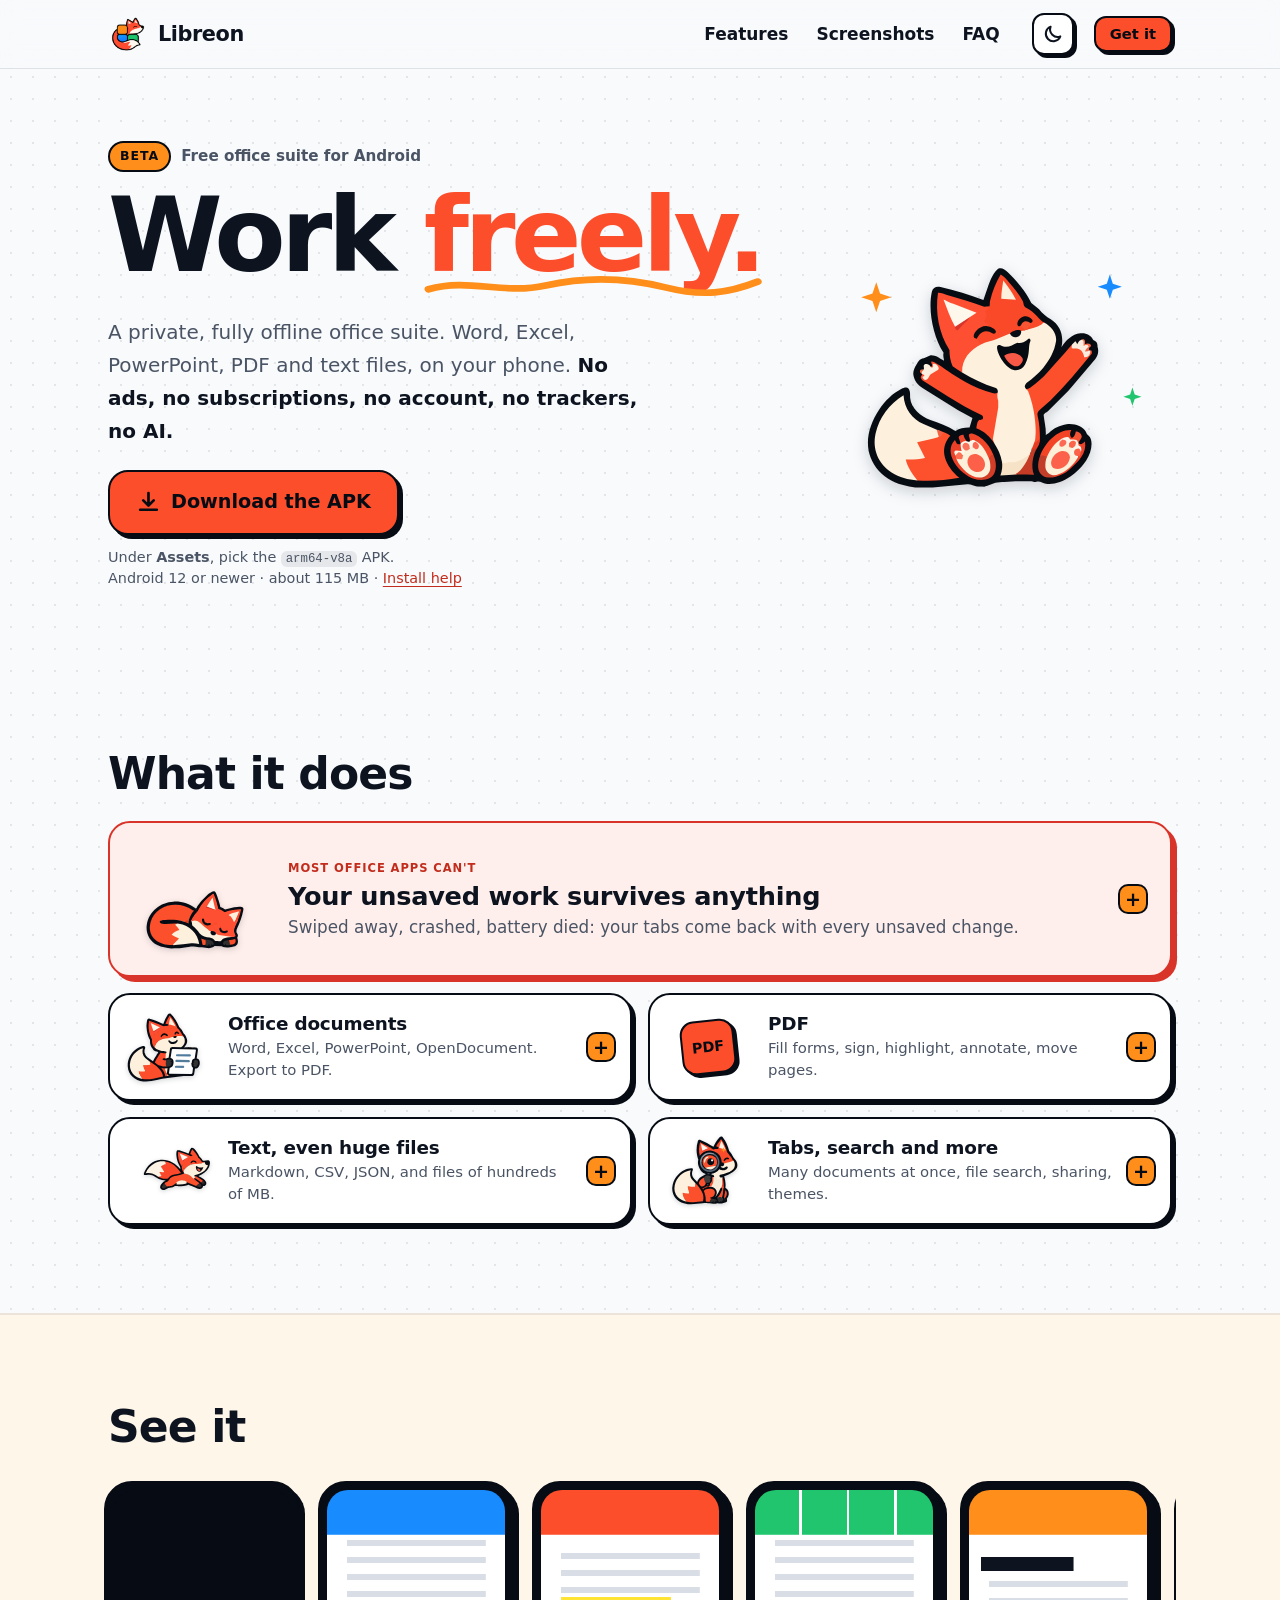
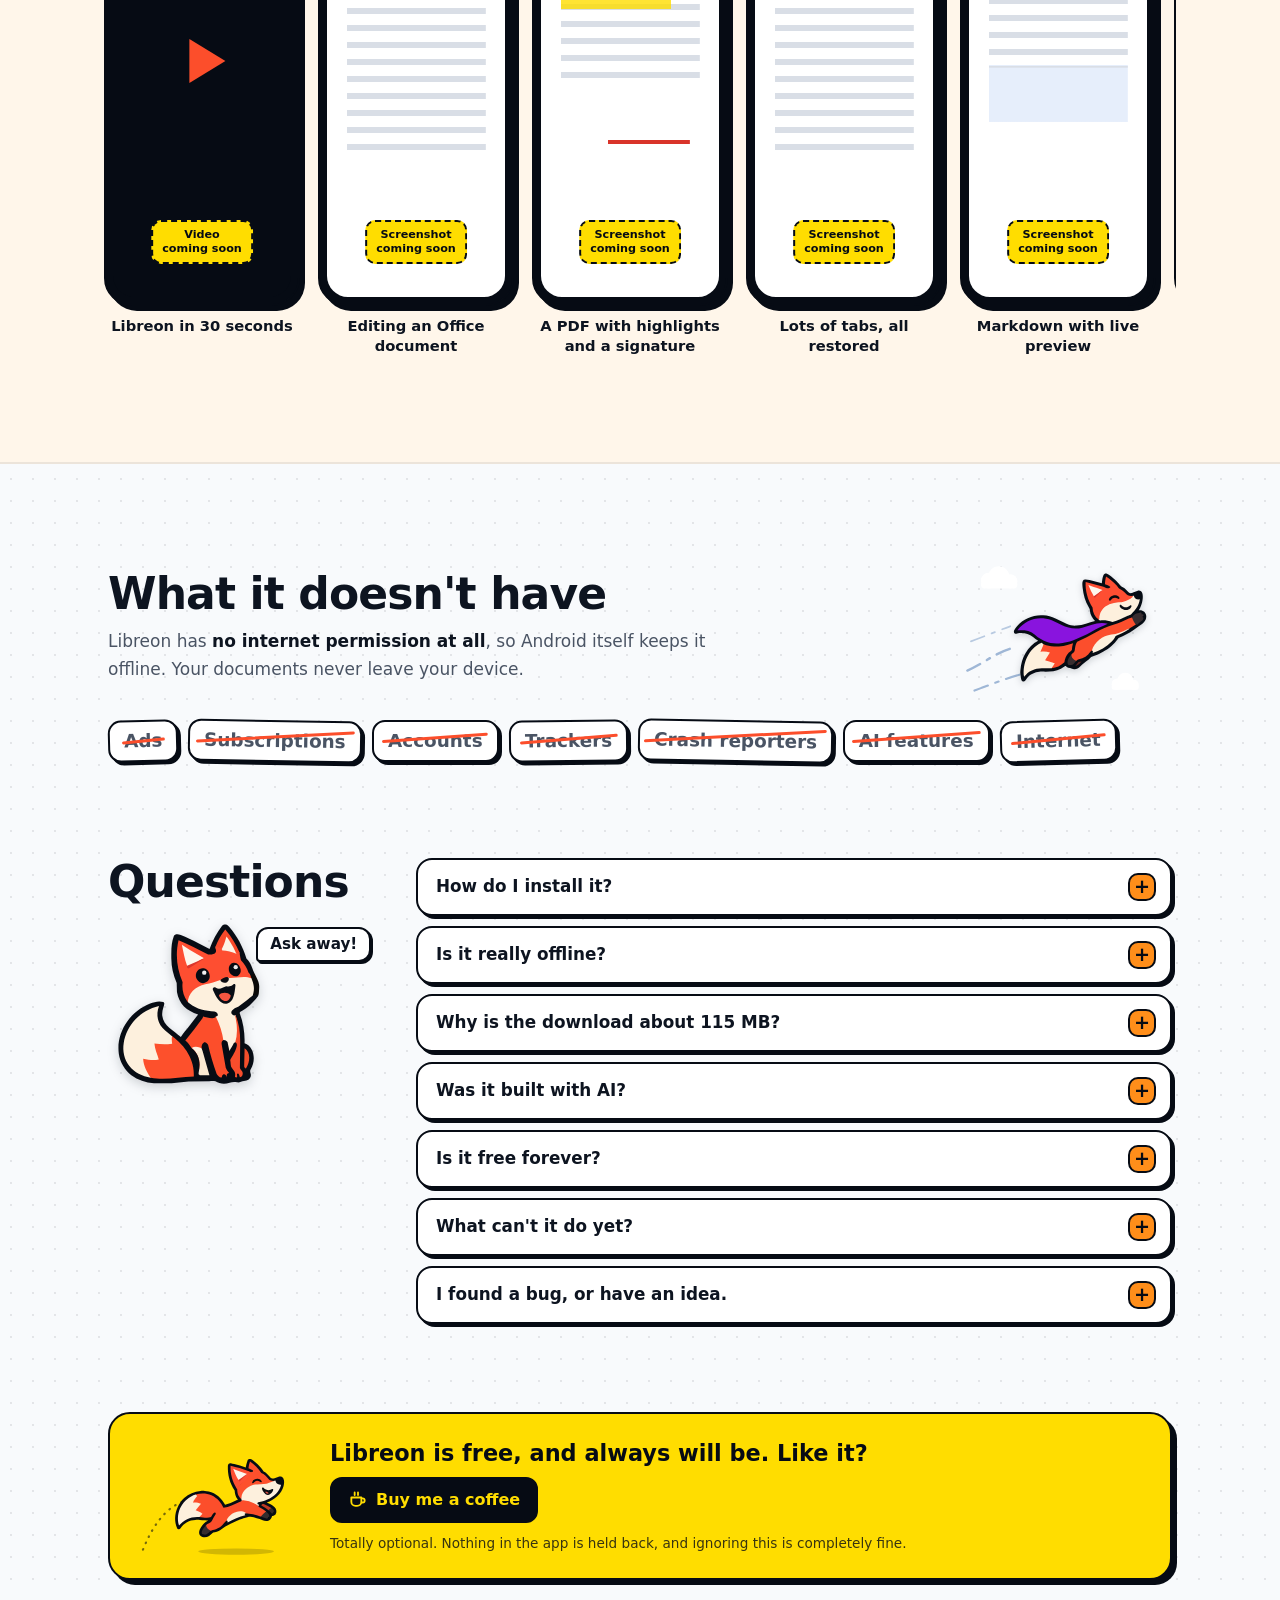
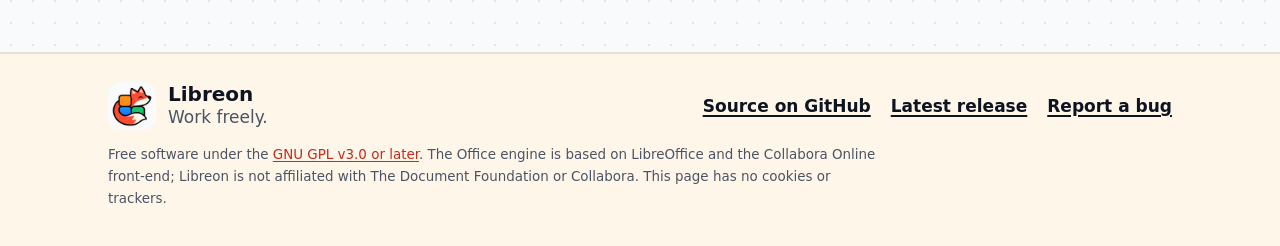
==== commit 4432ed52: "Website: light/dark switch, bigger hero fox, Get it celebrates the download button - A sun/moon swit" ====
--- a/site/index.html
+++ b/site/index.html
@@ -14,7 +14,11 @@
 <link rel="icon" type="image/png" href="assets/libreon-icon.png">
 <link rel="apple-touch-icon" href="assets/libreon-icon.png">
 <link rel="stylesheet" href="styles.css">
-<script>document.documentElement.classList.add('js')</script>
+<script>
+  // Before the first paint: a theme the visitor picked earlier (kept only in this browser).
+  document.documentElement.classList.add('js');
+  try { var t = localStorage.getItem('libreon-theme'); if (t === 'light' || t === 'dark') document.documentElement.dataset.theme = t; } catch (e) {}
+</script>
 <script src="main.js" defer></script>
 </head>
 <body>
@@ -33,7 +37,11 @@
         <li><a href="#faq">FAQ</a></li>
       </ul>
     </nav>
-    <a class="btn btn--small" href="#top">Get it</a>
+    <button class="theme-toggle" type="button" aria-label="Switch to light mode" title="Light or dark">
+      <svg class="theme-toggle__sun" viewBox="0 0 24 24" aria-hidden="true"><circle cx="12" cy="12" r="4.2"/><path d="M12 2.5v2.2M12 19.3v2.2M4.6 4.6l1.6 1.6M17.8 17.8l1.6 1.6M2.5 12h2.2M19.3 12h2.2M4.6 19.4l1.6-1.6M17.8 6.2l1.6-1.6"/></svg>
+      <svg class="theme-toggle__moon" viewBox="0 0 24 24" aria-hidden="true"><path d="M20 14.6A8.2 8.2 0 0 1 9.4 4a8.2 8.2 0 1 0 10.6 10.6z"/></svg>
+    </button>
+    <a class="btn btn--small js-get" href="#download">Get it</a>
   </div>
 </header>
 
@@ -47,7 +55,7 @@
       <h1 id="hero-title" class="hero__title">Work <span class="squiggle">freely.<svg viewBox="0 0 300 24" aria-hidden="true" preserveAspectRatio="none"><path d="M4 16 C 40 4, 70 22, 108 12 S 180 4, 214 14 S 270 20, 296 8"/></svg></span></h1>
       <p class="hero__lede">A private, fully offline office suite. Word, Excel, PowerPoint, PDF and text files, on your phone. <strong>No ads, no subscriptions, no account, no trackers, no AI.</strong></p>
       <div class="hero__cta">
-        <a class="btn btn--big" href="https://github.com/jainiakhil/Libreon/releases/latest">
+        <a class="btn btn--big" id="download" href="https://github.com/jainiakhil/Libreon/releases/latest">
           <svg class="btn__icon" viewBox="0 0 24 24" aria-hidden="true"><path d="M12 3v12m0 0-5-5m5 5 5-5M4 19h16"/></svg>
           Download the APK
         </a>
--- a/site/styles.css
+++ b/site/styles.css
@@ -64,7 +64,9 @@
     color-scheme: dark;
   }
 }
+:root[data-theme="light"] { color-scheme: light; }
 :root[data-theme="dark"] {
+  color-scheme: dark;
   --bg: #0d121a; --bg-alt: #131a25; --surface: #18202c; --text: #f4ede3; --muted: #aab3c0;
   --line: #3a4658; --shadow: #000000; --accent-text: #ff8a6e; --cloud: #26303f; --wind: #4f6585;
   --strike: #ff6a4b; --focus: #6cb6ff; --sticker-edge: rgba(253, 240, 220, .85); color-scheme: dark;
@@ -134,6 +136,65 @@
 .nav a:hover { background: color-mix(in srgb, var(--text) 7%, transparent); }
 @media (min-width: 760px) { .nav { display: flex; } .topbar__inner { gap: 20px; } }
 
+/* Light/dark switch: shows the sun in dark mode (to go light) and the moon in light mode. */
+.theme-toggle {
+  display: grid; place-items: center; width: 42px; height: 42px; flex: none;
+  color: var(--text); background: var(--surface); cursor: pointer;
+  border: 2.5px solid var(--line); border-radius: 12px; box-shadow: 3px 3px 0 var(--shadow);
+  transition: transform .15s ease, box-shadow .15s ease;
+}
+.theme-toggle:hover { transform: translate(-1px, -1px); box-shadow: 4px 4px 0 var(--shadow); }
+.theme-toggle:active { transform: translate(2px, 2px); box-shadow: 1px 1px 0 var(--shadow); }
+.theme-toggle svg { width: 22px; height: 22px; fill: none; stroke: currentColor; stroke-width: 2.2; stroke-linecap: round; stroke-linejoin: round; }
+.theme-toggle__moon { fill: currentColor; stroke: none; display: none; }
+.theme-toggle__sun { display: none; }
+:root[data-theme="light"] .theme-toggle__moon, :root:not([data-theme]) .theme-toggle__moon { display: block; }
+:root[data-theme="dark"] .theme-toggle__sun { display: block; }
+@media (prefers-color-scheme: dark) {
+  :root:not([data-theme]) .theme-toggle__moon { display: none; }
+  :root:not([data-theme]) .theme-toggle__sun { display: block; }
+}
+.theme-toggle.is-spinning svg { animation: toggle-spin .5s cubic-bezier(.3,1.6,.5,1); }
+@keyframes toggle-spin { from { transform: rotate(-120deg) scale(.4); } to { transform: none; } }
+
+/* "Get it": the download button grows, wobbles, glows in the tile colours and throws confetti. */
+.btn--big.is-party {
+  position: relative; z-index: 5;
+  animation: party 1.6s cubic-bezier(.3,1.4,.5,1) both, party-glow .5s linear 1.6s 6 alternate;
+}
+.btn--big.is-party .btn__icon { animation: party-arrow .45s ease-in-out 4; }
+.btn--big.is-party, .btn--big.is-big { transform-origin: 20% 50%; }
+.btn--big.is-big { transform: scale(1.18); box-shadow: 6px 6px 0 var(--shadow); }
+@media (max-width: 520px) { .btn--big.is-big { transform: scale(1.08); } }
+@keyframes party {
+  0%   { transform: scale(1) rotate(0); }
+  12%  { transform: scale(1.55) rotate(-8deg); }
+  22%  { transform: scale(1.35) rotate(7deg); }
+  32%  { transform: scale(1.5) rotate(-6deg); }
+  42%  { transform: scale(1.3) rotate(5deg); }
+  52%  { transform: scale(1.42) rotate(-3deg) translateY(-6px); }
+  64%  { transform: scale(1.2) rotate(360deg); }
+  100% { transform: scale(1.18) rotate(360deg); }
+}
+@keyframes party-glow {
+  from { box-shadow: 6px 6px 0 var(--shadow), 0 0 0 4px var(--tile-orange), 0 0 26px 8px color-mix(in srgb, var(--tile-orange) 60%, transparent); }
+  to   { box-shadow: 6px 6px 0 var(--shadow), 0 0 0 4px var(--tile-blue), 0 0 34px 12px color-mix(in srgb, var(--tile-green) 55%, transparent); }
+}
+@keyframes party-arrow { 0%, 100% { transform: translateY(0); } 50% { transform: translateY(5px); } }
+.confetti-bit {
+  position: fixed; z-index: 30; pointer-events: none;
+  width: 10px; height: 14px; border-radius: 3px; border: 1.5px solid var(--ink);
+  animation: confetti-fly var(--t, 1.4s) cubic-bezier(.15,.7,.4,1) forwards;
+}
+.confetti-bit--round { border-radius: 50%; width: 11px; height: 11px; }
+@keyframes confetti-fly {
+  0%   { transform: translate(-50%, -50%) scale(.4) rotate(0); opacity: 1; }
+  70%  { opacity: 1; }
+  100% { transform: translate(calc(-50% + var(--dx)), calc(-50% + var(--dy))) scale(1) rotate(var(--rot)); opacity: 0; }
+}
+.hero__art.is-cheering .fox { animation: cheer .9s cubic-bezier(.3,1.5,.5,1) 2; transform-origin: 50% 90%; }
+@keyframes cheer { 0%, 100% { transform: none; } 35% { transform: translateY(-22px) scale(1.08) rotate(-6deg); } 65% { transform: translateY(-6px) rotate(5deg); } }
+
 /* ---------- Foxes (shared) ---------- */
 .fox { width: 100%; height: 100%; overflow: visible; }
 .fox .fox-art { filter: drop-shadow(0 6px 10px color-mix(in srgb, var(--ink) 18%, transparent)); }
@@ -152,12 +213,12 @@
 .section-note { color: var(--muted); margin: -.2em 0 18px; font-size: .95rem; }
 
 /* ---------- Hero (with download) ---------- */
-.hero { padding-top: clamp(20px, 6vw, 72px); padding-bottom: clamp(36px, 6vw, 72px); }
+.hero { padding-top: clamp(20px, 6vw, 72px); padding-bottom: clamp(36px, 6vw, 72px); overflow-x: clip; }
 .hero__grid { display: grid; gap: 8px; align-items: center; }
-.hero__art { order: -1; height: 120px; max-width: 150px; justify-self: center; width: 100%; }
+.hero__art { order: -1; height: 180px; max-width: 225px; justify-self: center; width: 100%; }
 @media (min-width: 860px) {
   .hero__grid { grid-template-columns: 1.3fr .7fr; gap: 48px; }
-  .hero__art { order: 0; height: 240px; max-width: 280px; }
+  .hero__art { order: 0; height: 360px; max-width: 420px; }
 }
 .hero__title { font-size: clamp(3.2rem, 13vw, 6.5rem); font-weight: 900; letter-spacing: -.045em; line-height: .95; margin-bottom: .3em; }
 .squiggle { position: relative; display: inline-block; color: var(--fox); white-space: nowrap; }
@@ -486,6 +547,9 @@
 /* ---------- Reduced motion ---------- */
 @media (prefers-reduced-motion: reduce) {
   html { scroll-behavior: auto; }
+  .btn--big.is-party, .btn--big.is-party .btn__icon, .hero__art.is-cheering .fox, .theme-toggle.is-spinning svg { animation: none !important; }
+  .btn--big.is-party { box-shadow: 6px 6px 0 var(--shadow), 0 0 0 4px var(--tile-orange); }
+  .confetti-bit { display: none; }
   *, *::before, *::after { animation: none !important; transition: none !important; }
   html.js [data-reveal] { opacity: 1; transform: none; }
   html.js .sticker[data-reveal] { transform: rotate(var(--r, 0deg)); }
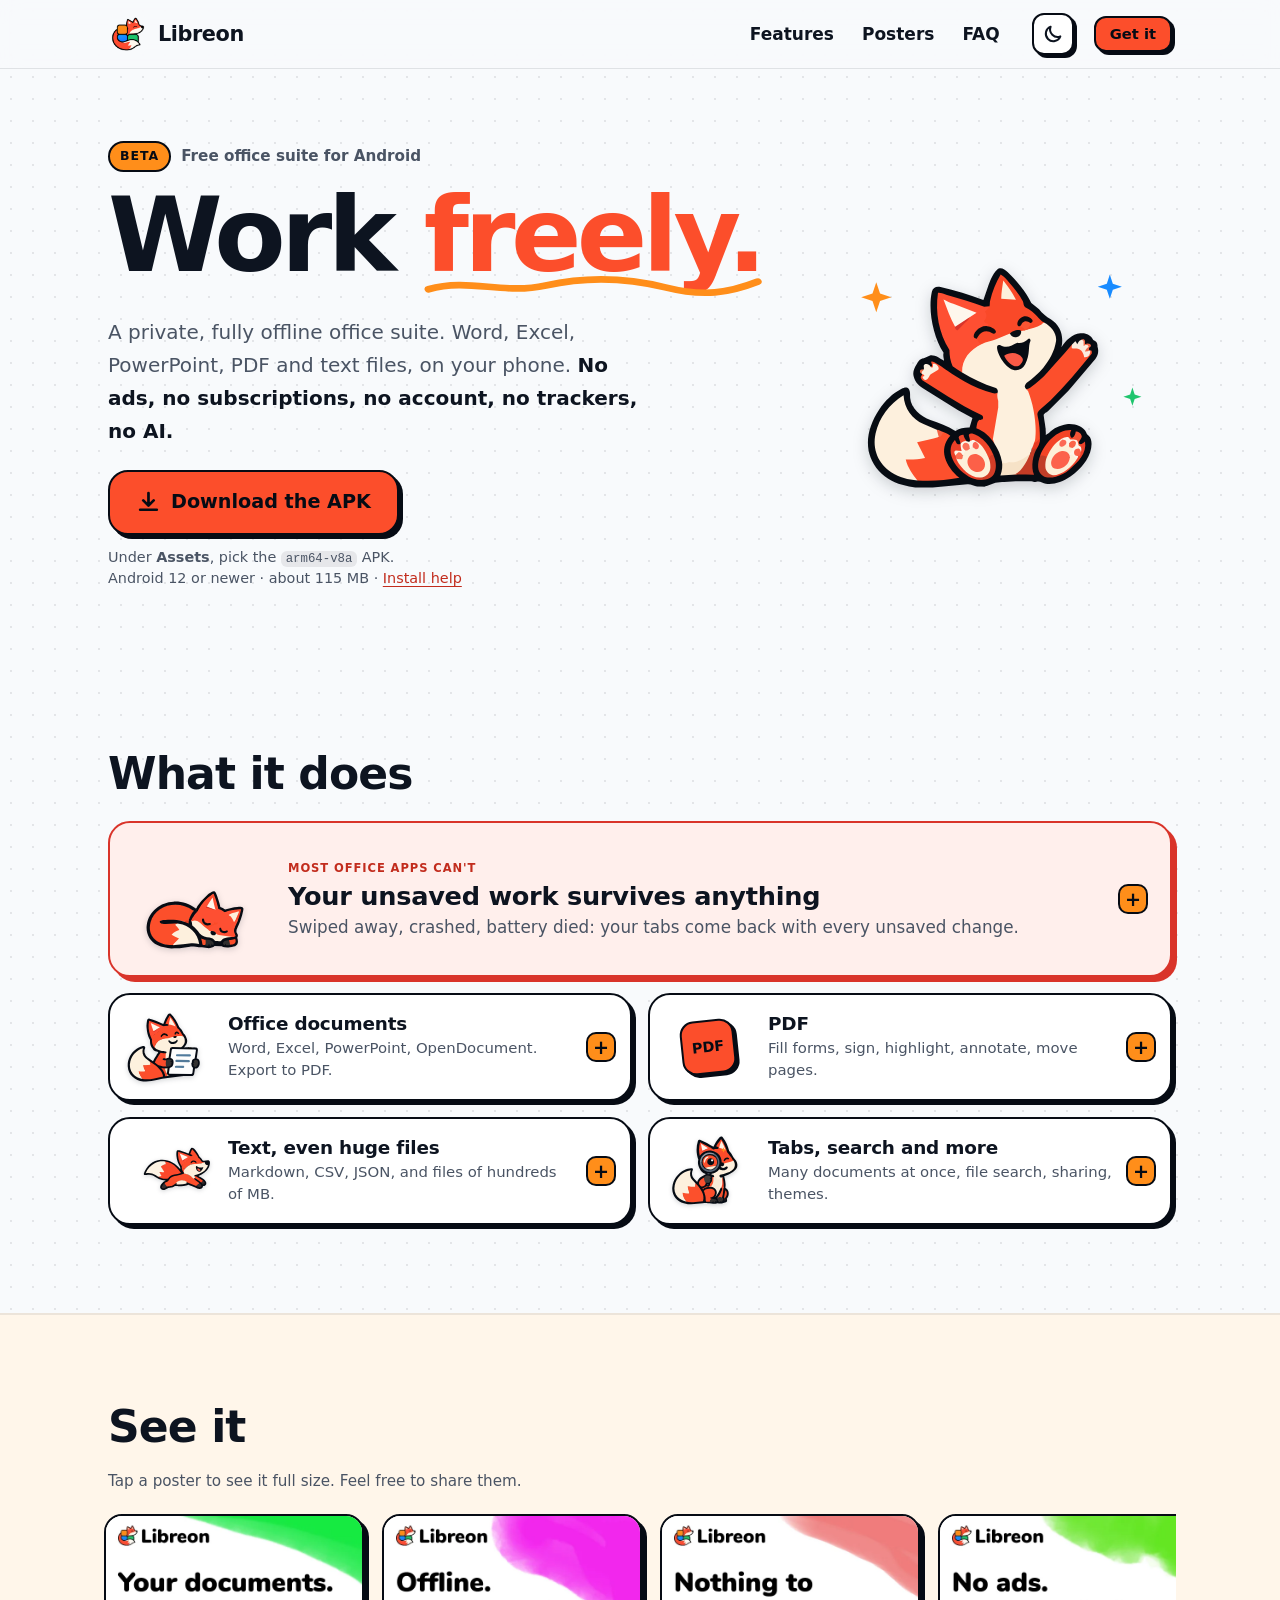
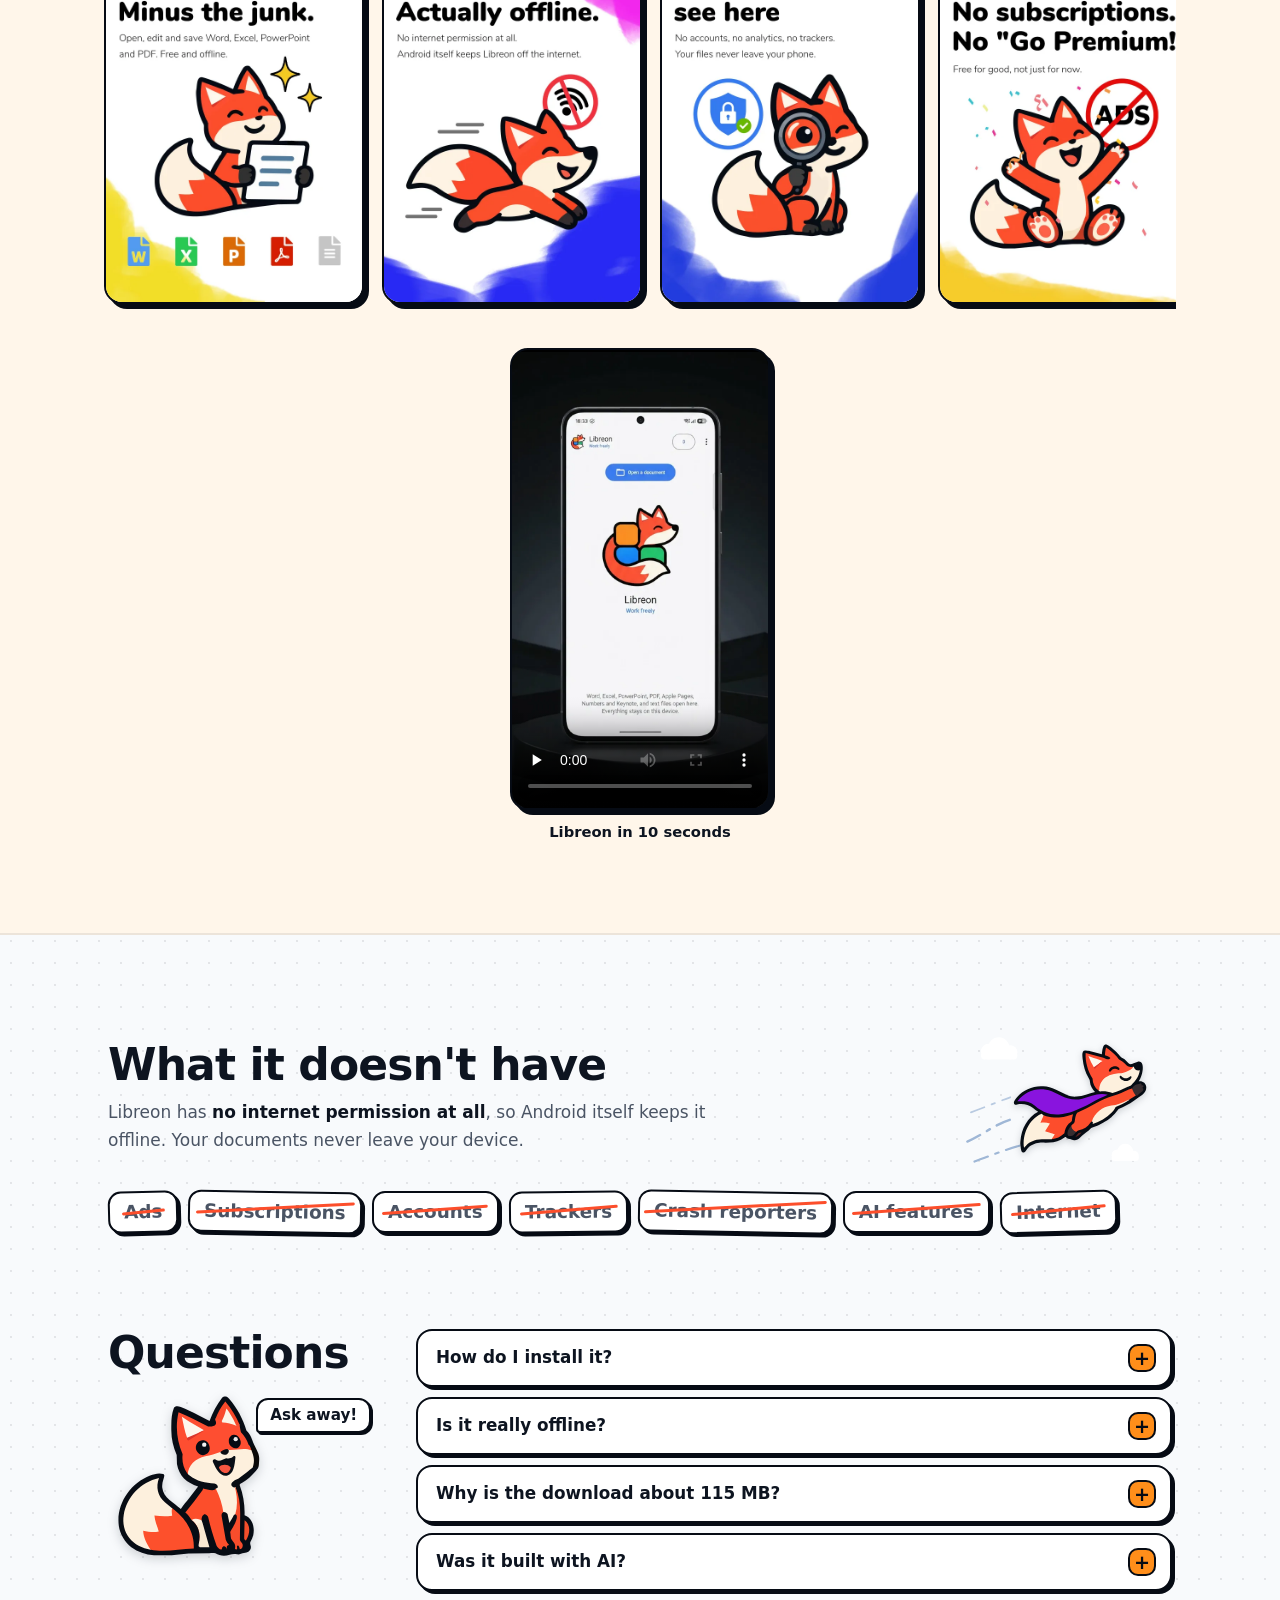
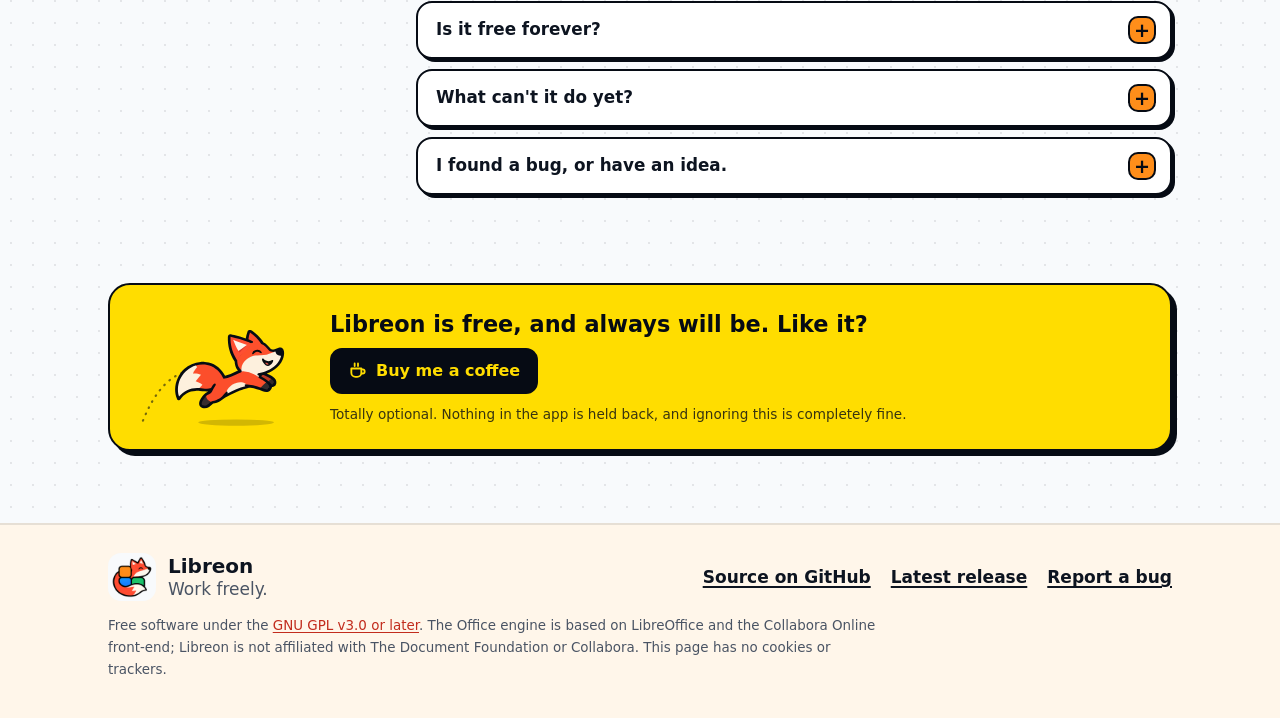
==== commit d083b7cf: "Website: posters in the See it strip (download poster last), promo video below" ====
--- a/site/index.html
+++ b/site/index.html
@@ -33,7 +33,7 @@
     <nav aria-label="Sections">
       <ul class="nav">
         <li><a href="#features">Features</a></li>
-        <li><a href="#screenshots">Screenshots</a></li>
+        <li><a href="#screenshots">Posters</a></li>
         <li><a href="#faq">FAQ</a></li>
       </ul>
     </nav>
@@ -220,49 +220,38 @@
   </div>
 </section>
 
-<!-- ============ SCREENSHOTS (placeholders: see site/README.md) ============ -->
+<!-- ============ POSTERS AND VIDEO (see site/README.md) ============ -->
 <section class="shots" id="screenshots" aria-labelledby="shots-title">
   <div class="wrap">
     <h2 id="shots-title" class="h2" data-reveal>See it</h2>
-    <div class="shots__strip" tabindex="0" role="region" aria-label="Screenshots, scroll sideways">
-      <!-- SLOT video: replace the .ph line with
-           <video src="assets/video/promo.mp4" poster="assets/video/promo.jpg" controls playsinline preload="none"></video>
-           For a landscape video, add class "shot--wide" to this figure. -->
-      <figure class="shot shot--video">
-        <div class="phone"><div class="ph ph--video" role="img" aria-label="Video coming soon"></div></div>
-        <figcaption>Libreon in 30 seconds</figcaption>
-      </figure>
-      <!-- SLOT office: replace the .ph line with <img src="assets/screens/office.png" alt="..." loading="lazy"> -->
-      <figure class="shot">
-        <div class="phone"><div class="ph ph--doc" role="img" aria-label="Screenshot coming soon"></div></div>
-        <figcaption>Editing an Office document</figcaption>
-      </figure>
-      <!-- SLOT pdf -->
-      <figure class="shot">
-        <div class="phone"><div class="ph ph--pdf" role="img" aria-label="Screenshot coming soon"></div></div>
-        <figcaption>A PDF with highlights and a signature</figcaption>
-      </figure>
-      <!-- SLOT tabs -->
-      <figure class="shot">
-        <div class="phone"><div class="ph ph--tabs" role="img" aria-label="Screenshot coming soon"></div></div>
-        <figcaption>Lots of tabs, all restored</figcaption>
-      </figure>
-      <!-- SLOT markdown -->
-      <figure class="shot">
-        <div class="phone"><div class="ph ph--md" role="img" aria-label="Screenshot coming soon"></div></div>
-        <figcaption>Markdown with live preview</figcaption>
-      </figure>
-      <!-- SLOT csv -->
-      <figure class="shot">
-        <div class="phone"><div class="ph ph--csv" role="img" aria-label="Screenshot coming soon"></div></div>
-        <figcaption>A CSV file as a table</figcaption>
-      </figure>
-      <!-- SLOT dark -->
-      <figure class="shot">
-        <div class="phone"><div class="ph ph--dark" role="img" aria-label="Screenshot coming soon"></div></div>
-        <figcaption>Dark mode</figcaption>
-      </figure>
-    </div>
+    <p class="shots__hint">Tap a poster to see it full size. Feel free to share them.</p>
+    <div class="shots__strip" tabindex="0" role="region" aria-label="Posters, scroll sideways">
+      <figure class="poster">
+        <a href="assets/posters/poster2-full.webp" target="_blank" rel="noopener"><img src="assets/posters/poster2.webp" width="600" height="900" alt="Poster: Your documents. Minus the junk. Open, edit and save Word, Excel, PowerPoint and PDF. Free and offline. The fox holds up a document." loading="lazy" decoding="async"></a>
+      </figure>
+      <figure class="poster">
+        <a href="assets/posters/poster3-full.webp" target="_blank" rel="noopener"><img src="assets/posters/poster3.webp" width="600" height="900" alt="Poster: Offline. Actually offline. No internet permission at all: Android itself keeps Libreon off the internet. The fox runs past a crossed-out Wi-Fi sign." loading="lazy" decoding="async"></a>
+      </figure>
+      <figure class="poster">
+        <a href="assets/posters/poster4-full.webp" target="_blank" rel="noopener"><img src="assets/posters/poster4.webp" width="600" height="900" alt="Poster: Nothing to see here No accounts, no analytics, no trackers. Your files never leave your phone. The fox peers through a magnifying glass next to a padlock shield." loading="lazy" decoding="async"></a>
+      </figure>
+      <figure class="poster">
+        <a href="assets/posters/poster5-full.webp" target="_blank" rel="noopener"><img src="assets/posters/poster5.webp" width="600" height="900" alt="Poster: No ads. No subscriptions. No &quot;Go Premium!&quot; Free for good, not just for now. The fox cheers in confetti next to a crossed-out ADS sign." loading="lazy" decoding="async"></a>
+      </figure>
+      <figure class="poster">
+        <a href="assets/posters/poster6-full.webp" target="_blank" rel="noopener"><img src="assets/posters/poster6.webp" width="600" height="900" alt="Poster: Your unsaved work survives anything. Close it, crash it, let the battery die: your tabs come back with every change. The fox sleeps next to an empty battery." loading="lazy" decoding="async"></a>
+      </figure>
+      <figure class="poster">
+        <a href="assets/posters/poster7-full.webp" target="_blank" rel="noopener"><img src="assets/posters/poster7.webp" width="600" height="900" alt="Poster: No AI. No account. No nonsense. Just your documents, the way they should be. The fox flies through the clouds in a purple cape." loading="lazy" decoding="async"></a>
+      </figure>
+      <figure class="poster">
+        <a href="assets/posters/poster1-full.webp" target="_blank" rel="noopener"><img src="assets/posters/poster1.webp" width="600" height="900" alt="Poster: Work freely. Download now! A free, private, offline office app for Android. The Libreon logo, with a QR code that opens Libreon on GitHub." loading="lazy" decoding="async"></a>
+      </figure>
+    </div>
+    <figure class="promo" data-reveal>
+      <video src="assets/video/libreon-promo.mp4" poster="assets/video/libreon-promo.webp" width="720" height="1280" controls playsinline preload="none" aria-label="A short promo clip of Libreon on a phone"></video>
+      <figcaption>Libreon in 10 seconds</figcaption>
+    </figure>
   </div>
 </section>
 
--- a/site/styles.css
+++ b/site/styles.css
@@ -335,81 +335,30 @@
 .twinkle { fill: var(--tile-orange); transform-origin: 50% 50%; animation: twinkle 3.2s ease-in-out infinite; }
 @keyframes twinkle { 0%, 60%, 100% { transform: scale(0); opacity: 0; } 78% { transform: scale(1.2) rotate(20deg); opacity: 1; } }
 
-/* ---------- Screenshots (placeholder slots; see README.md) ---------- */
+/* ---------- Posters and promo video ---------- */
 .shots { background: var(--bg-alt); border-block: 2px solid color-mix(in srgb, var(--text) 8%, transparent); }
+.shots__hint { margin: -6px 0 14px; color: var(--muted); font-size: .95rem; }
 .shots__strip {
   display: flex; gap: 18px; overflow-x: auto; scroll-snap-type: x mandatory; overscroll-behavior-x: contain;
   padding: 6px 4px 18px; margin: 0 -4px; scrollbar-width: thin; scrollbar-color: var(--fox) transparent;
 }
 .shots__strip:focus-visible { outline: 3px solid var(--focus); outline-offset: 4px; border-radius: 12px; }
-.shot { flex: none; margin: 0; width: 144px; scroll-snap-align: start; }
-.shot--wide { width: min(560px, 86vw); }
-@media (min-width: 700px) { .shot { width: 196px; } .shot--wide { width: 560px; } }
-.phone {
-  aspect-ratio: 9 / 19.5; background: var(--ink); border: 2.5px solid var(--ink); border-radius: 28px;
-  padding: 7px; box-shadow: 5px 5px 0 var(--shadow);
-}
-:root[data-theme="dark"] .phone { border-color: var(--line); }
-@media (prefers-color-scheme: dark) { :root:not([data-theme="light"]) .phone { border-color: var(--line); } }
-.shot--wide .phone { aspect-ratio: 16 / 9; border-radius: 22px; }
-.phone > img, .phone > video, .phone > .ph { display: block; width: 100%; height: 100%; object-fit: cover; border-radius: 21px; }
-.phone > img, .phone > video { background: #000; }
-.shot--wide .phone > * { border-radius: 15px; }
-.shot figcaption { margin-top: 10px; font-weight: 700; font-size: .92rem; line-height: 1.35; text-align: center; }
-
-/* Placeholder screens: CSS only, clearly marked "coming soon" */
-.ph { position: relative; overflow: hidden; --line-c: #d9dee6; --bar: var(--tile-blue);
-  background:
-    linear-gradient(var(--bar), var(--bar)) top / 100% 11% no-repeat,
-    repeating-linear-gradient(to bottom, transparent 0 11px, var(--line-c) 11px 17px) 50% 22% / 78% 56% no-repeat,
-    #ffffff;
-}
-.ph::after {
-  content: "Screenshot\A coming soon"; white-space: pre; position: absolute; left: 50%; bottom: 8%; transform: translateX(-50%);
-  font: 800 .7rem/1.25 var(--font-display); text-align: center;
-  color: var(--ink); background: #ffdd00; border: 2px dashed var(--ink); border-radius: 10px; padding: 6px 9px;
-}
-.ph--pdf { --bar: var(--fox);
-  background:
-    linear-gradient(var(--bar), var(--bar)) top / 100% 11% no-repeat,
-    linear-gradient(rgba(255, 221, 0, .8), rgba(255, 221, 0, .8)) 30% 27% / 62% 12px no-repeat,
-    linear-gradient(var(--fox-deep), var(--fox-deep)) 70% 62% / 46% 4px no-repeat,
-    repeating-linear-gradient(to bottom, transparent 0 11px, #d9dee6 11px 17px) 50% 20% / 78% 36% no-repeat,
-    #ffffff;
-}
-.ph--tabs {
-  background:
-    repeating-linear-gradient(to right, var(--tile-green) 0 25%, #ffffff 25% 26.5%) top / 100% 11% no-repeat,
-    repeating-linear-gradient(to bottom, transparent 0 11px, #d9dee6 11px 17px) 50% 22% / 78% 56% no-repeat,
-    #ffffff;
-}
-.ph--md {
-  background:
-    linear-gradient(var(--tile-orange), var(--tile-orange)) top / 100% 11% no-repeat,
-    linear-gradient(#0d1420, #0d1420) 14% 17% / 52% 14px no-repeat,
-    repeating-linear-gradient(to bottom, transparent 0 11px, #d9dee6 11px 17px) 50% 26% / 78% 24% no-repeat,
-    linear-gradient(#e6eefb, #e6eefb) 50% 50% / 78% 14% no-repeat,
-    #ffffff;
-}
-.ph--csv {
-  background:
-    linear-gradient(var(--tile-green), var(--tile-green)) top / 100% 11% no-repeat,
-    repeating-linear-gradient(to right, transparent 0 calc(33.3% - 2px), #c7ced8 calc(33.3% - 2px) 33.3%) 50% 22% / 84% 56% no-repeat,
-    repeating-linear-gradient(to bottom, #eef2f7 0 22px, #ffffff 22px 44px) 50% 22% / 84% 56% no-repeat,
-    #ffffff;
-}
-.ph--dark {
-  background:
-    linear-gradient(#232c3a, #232c3a) top / 100% 11% no-repeat,
-    repeating-linear-gradient(to bottom, transparent 0 11px, #3a4658 11px 17px) 50% 22% / 78% 56% no-repeat,
-    #10151d;
-}
-.ph--video { background: #060b14; }
-.ph--video::before {
-  content: ""; position: absolute; left: 50%; top: 42%; width: 0; height: 0; transform: translate(-35%, -50%);
-  border-style: solid; border-width: 22px 0 22px 36px; border-color: transparent transparent transparent var(--fox);
-}
-.ph--video::after { content: "Video\A coming soon"; }
+.poster { flex: none; margin: 0; width: min(232px, 66vw); scroll-snap-align: start; }
+@media (min-width: 700px) { .poster { width: 260px; } }
+.poster a { display: block; border-radius: 18px; }
+.poster a:focus-visible { outline: 3px solid var(--focus); outline-offset: 3px; }
+.poster img, .promo video {
+  display: block; width: 100%; height: auto; border: 2.5px solid var(--ink); border-radius: 18px;
+  box-shadow: 5px 5px 0 var(--shadow); background: #fff;
+}
+.poster img { aspect-ratio: 2 / 3; transition: transform .2s ease; }
+.poster a:hover img { transform: translateY(-4px) rotate(-1deg); }
+:root[data-theme="dark"] .poster img, :root[data-theme="dark"] .promo video { border-color: var(--line); }
+@media (prefers-color-scheme: dark) { :root:not([data-theme="light"]) .poster img, :root:not([data-theme="light"]) .promo video { border-color: var(--line); } }
+.promo { margin: 26px auto 0; width: min(260px, 70vw); text-align: center; }
+.promo video { aspect-ratio: 9 / 16; background: #000; }
+.promo figcaption { margin-top: 10px; font-weight: 700; font-size: .92rem; }
+@media (prefers-reduced-motion: reduce) { .poster img { transition: none; } .poster a:hover img { transform: none; } }
 
 /* ---------- What it doesn't have ---------- */
 .nope__head { display: grid; grid-template-columns: 1fr 104px; column-gap: 14px; align-items: center; margin-bottom: 18px; }
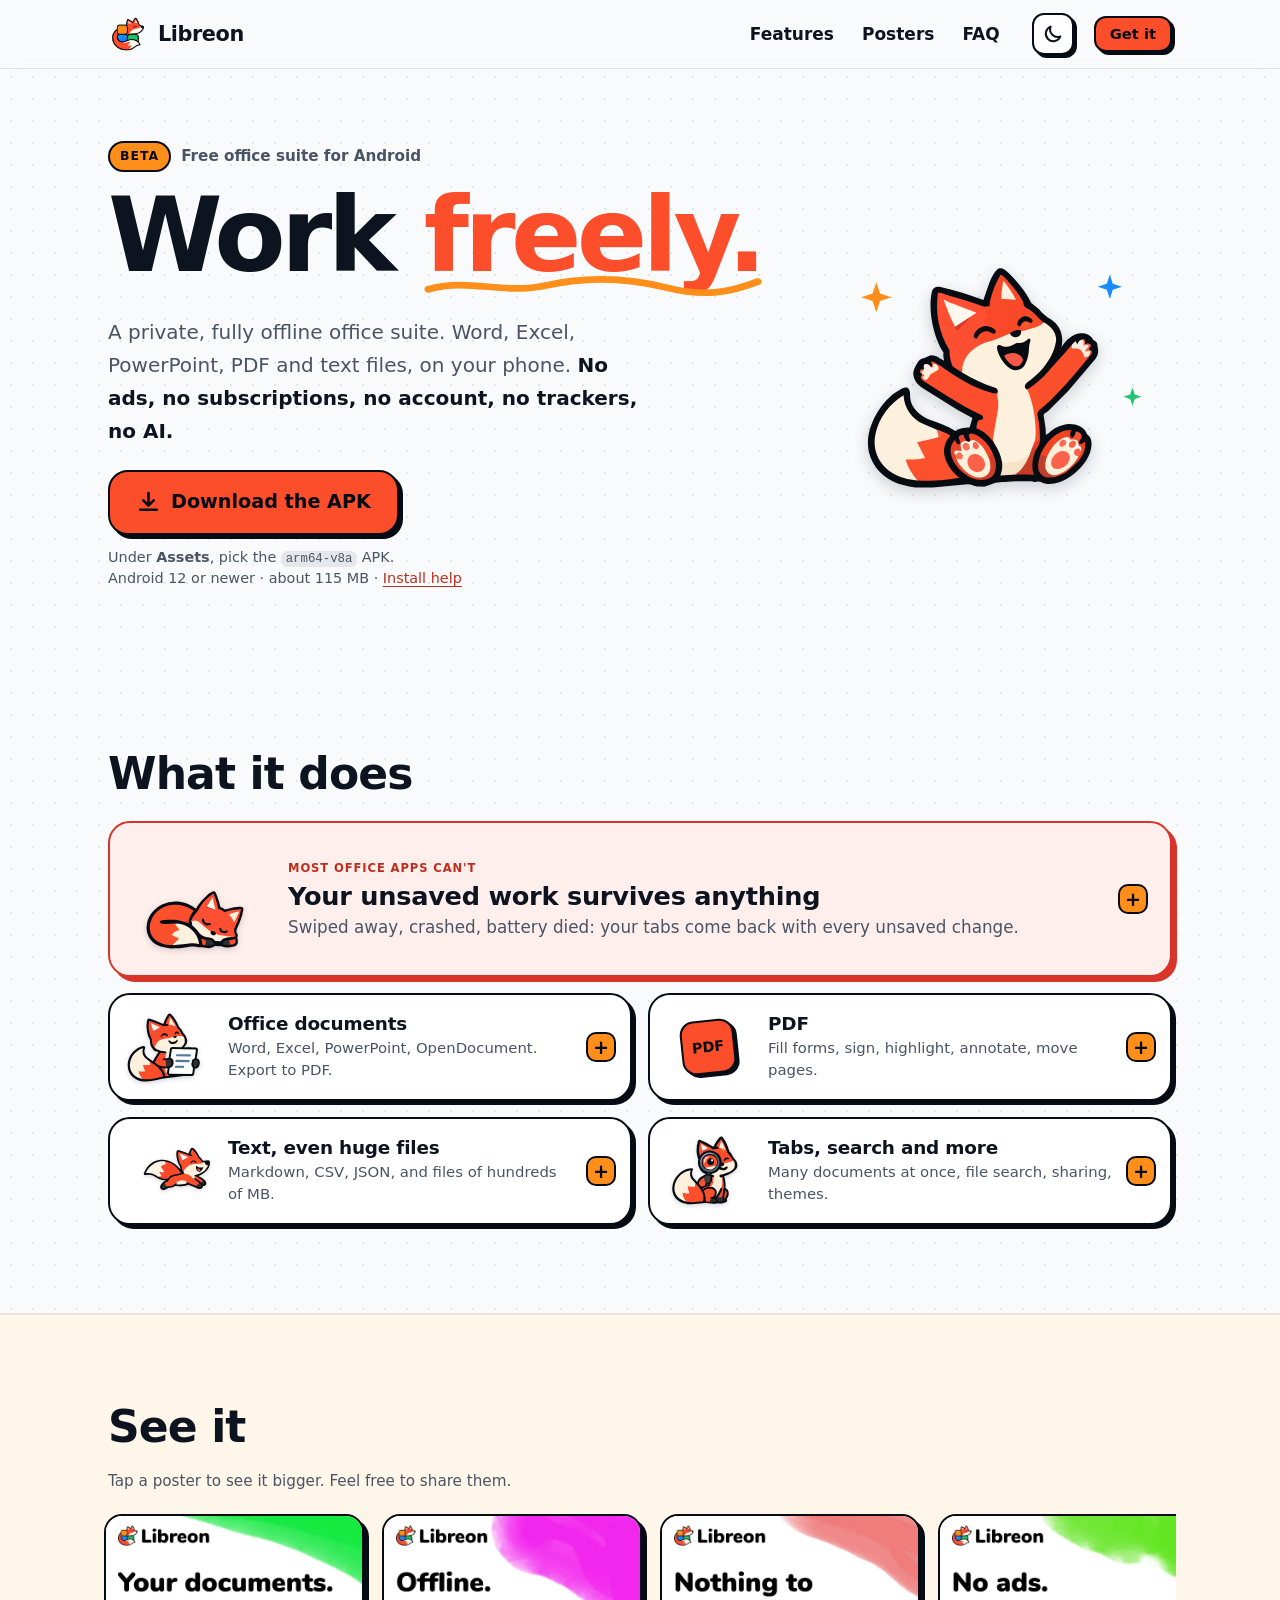
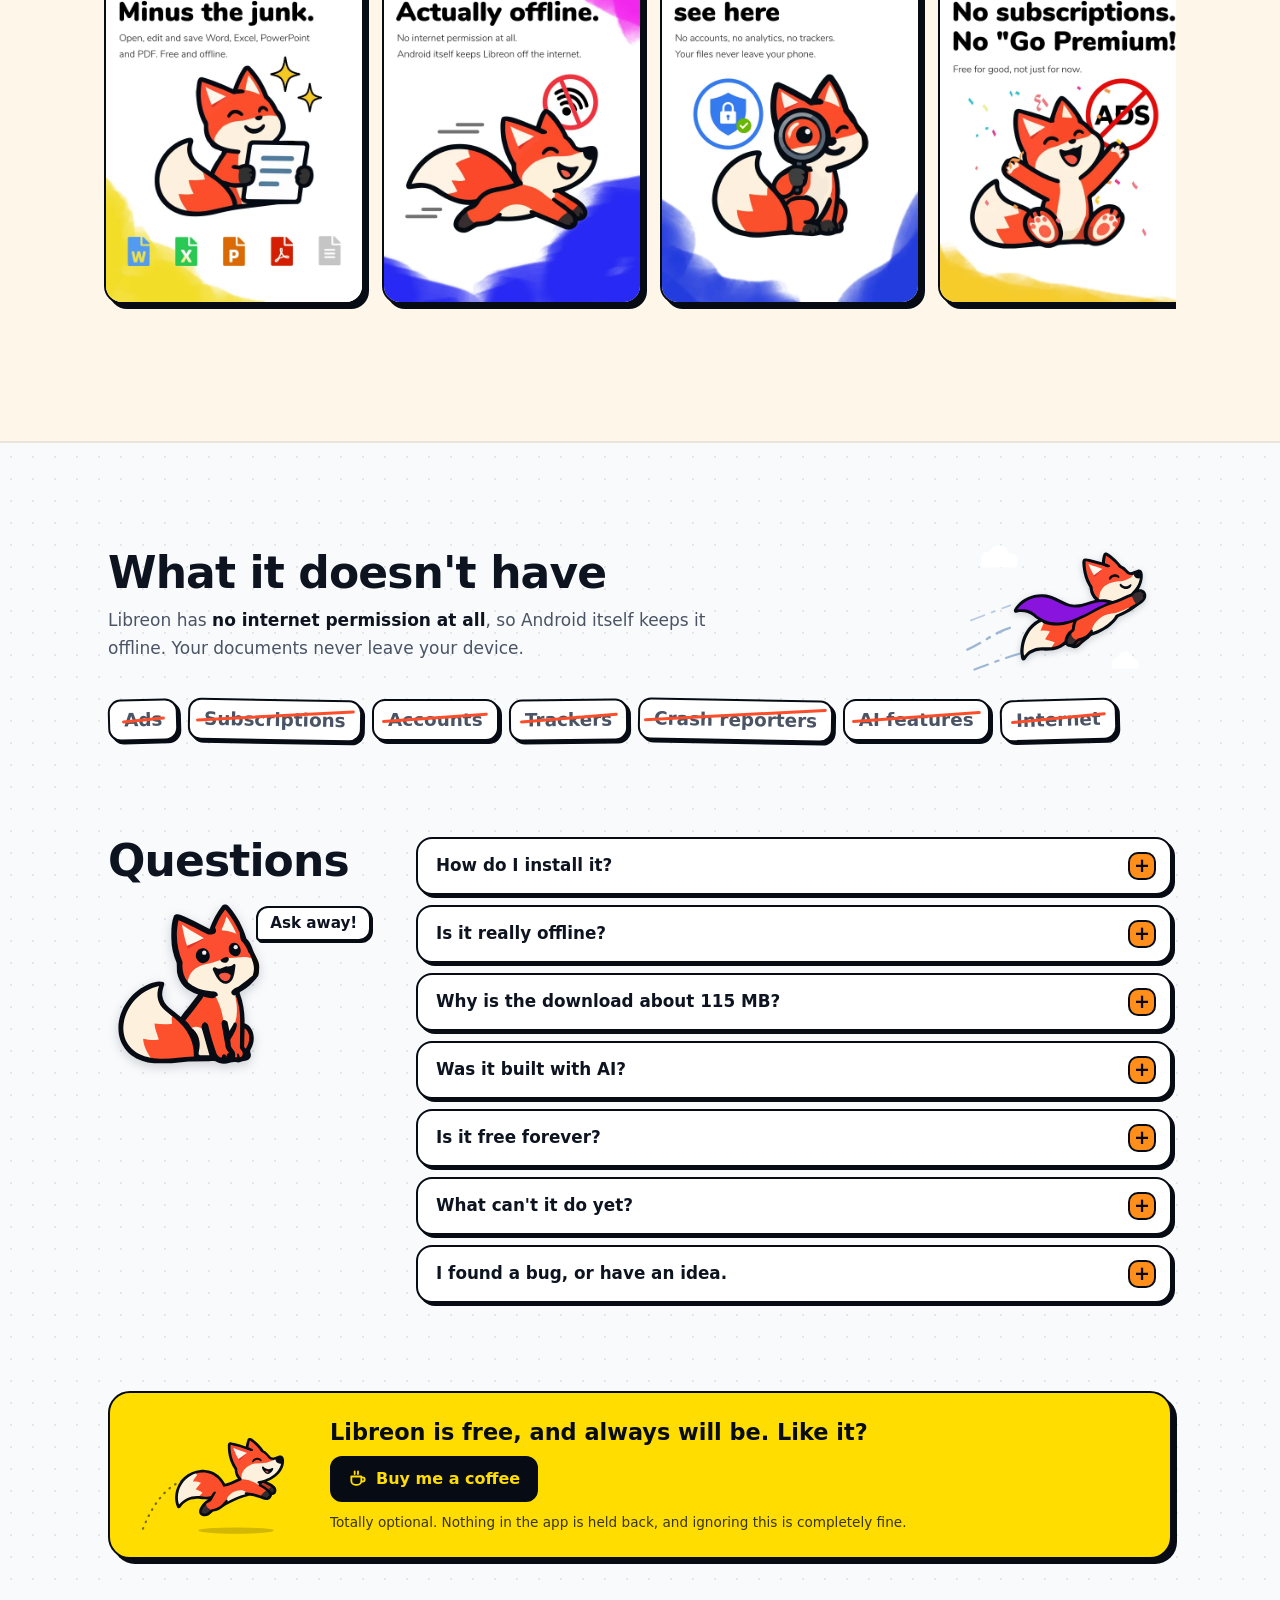
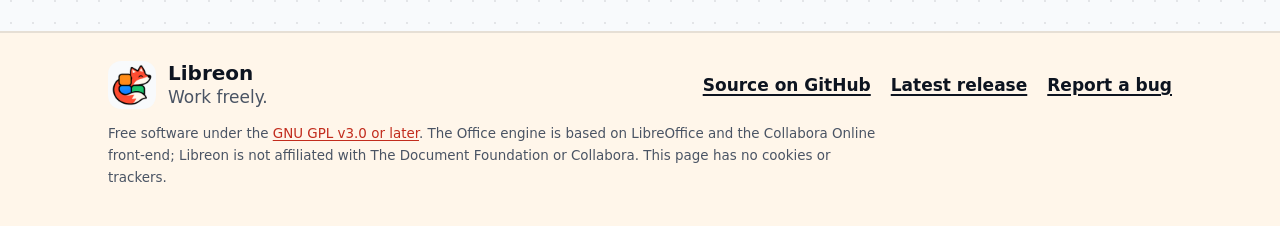
==== commit e75b392d: "Website: posters and video open in a pop-up; the video ends the poster row. Art: posters, promo vide" ====
--- a/site/index.html
+++ b/site/index.html
@@ -224,7 +224,7 @@
 <section class="shots" id="screenshots" aria-labelledby="shots-title">
   <div class="wrap">
     <h2 id="shots-title" class="h2" data-reveal>See it</h2>
-    <p class="shots__hint">Tap a poster to see it full size. Feel free to share them.</p>
+    <p class="shots__hint">Tap a poster to see it bigger. Feel free to share them.</p>
     <div class="shots__strip" tabindex="0" role="region" aria-label="Posters, scroll sideways">
       <figure class="poster">
         <a href="assets/posters/poster2-full.webp" target="_blank" rel="noopener"><img src="assets/posters/poster2.webp" width="600" height="900" alt="Poster: Your documents. Minus the junk. Open, edit and save Word, Excel, PowerPoint and PDF. Free and offline. The fox holds up a document." loading="lazy" decoding="async"></a>
@@ -247,12 +247,20 @@
       <figure class="poster">
         <a href="assets/posters/poster1-full.webp" target="_blank" rel="noopener"><img src="assets/posters/poster1.webp" width="600" height="900" alt="Poster: Work freely. Download now! A free, private, offline office app for Android. The Libreon logo, with a QR code that opens Libreon on GitHub." loading="lazy" decoding="async"></a>
       </figure>
-    </div>
-    <figure class="promo" data-reveal>
-      <video src="assets/video/libreon-promo.mp4" poster="assets/video/libreon-promo.webp" width="720" height="1280" controls playsinline preload="none" aria-label="A short promo clip of Libreon on a phone"></video>
-      <figcaption>Libreon in 10 seconds</figcaption>
-    </figure>
-  </div>
+      <div class="strip-divider" aria-hidden="true"><span>Watch</span></div>
+      <figure class="poster poster--video">
+        <a href="assets/video/libreon-promo.mp4" class="js-video" target="_blank" rel="noopener" aria-label="Play the promo video: Libreon in 10 seconds">
+          <img src="assets/video/libreon-promo.webp" width="720" height="1280" alt="" loading="lazy" decoding="async">
+          <span class="play" aria-hidden="true"><svg viewBox="0 0 24 24"><path d="M8 5.5v13l11-6.5z"/></svg></span>
+        </a>
+        <figcaption>Libreon in 10 seconds</figcaption>
+      </figure>
+    </div>
+  </div>
+  <dialog class="lightbox" aria-label="Full size view">
+    <button type="button" class="lightbox__close" aria-label="Close">&times;</button>
+    <div class="lightbox__body"></div>
+  </dialog>
 </section>
 
 <!-- ============ WHAT IT DOESN'T HAVE + PRIVACY ============ -->
--- a/site/styles.css
+++ b/site/styles.css
@@ -347,18 +347,47 @@
 @media (min-width: 700px) { .poster { width: 260px; } }
 .poster a { display: block; border-radius: 18px; }
 .poster a:focus-visible { outline: 3px solid var(--focus); outline-offset: 3px; }
-.poster img, .promo video {
+.poster img {
   display: block; width: 100%; height: auto; border: 2.5px solid var(--ink); border-radius: 18px;
   box-shadow: 5px 5px 0 var(--shadow); background: #fff;
 }
 .poster img { aspect-ratio: 2 / 3; transition: transform .2s ease; }
 .poster a:hover img { transform: translateY(-4px) rotate(-1deg); }
-:root[data-theme="dark"] .poster img, :root[data-theme="dark"] .promo video { border-color: var(--line); }
-@media (prefers-color-scheme: dark) { :root:not([data-theme="light"]) .poster img, :root:not([data-theme="light"]) .promo video { border-color: var(--line); } }
-.promo { margin: 26px auto 0; width: min(260px, 70vw); text-align: center; }
-.promo video { aspect-ratio: 9 / 16; background: #000; }
-.promo figcaption { margin-top: 10px; font-weight: 700; font-size: .92rem; }
-@media (prefers-reduced-motion: reduce) { .poster img { transition: none; } .poster a:hover img { transform: none; } }
+:root[data-theme="dark"] .poster img { border-color: var(--line); }
+@media (prefers-color-scheme: dark) { :root:not([data-theme="light"]) .poster img { border-color: var(--line); } }
+/* The video ends the row: same height as a poster, after a dashed divider. */
+.strip-divider { flex: none; align-self: stretch; display: flex; flex-direction: column; align-items: center; gap: 8px; margin: 0 2px 26px; }
+.strip-divider::before, .strip-divider::after { content: ""; flex: 1; border-left: 2.5px dashed color-mix(in srgb, var(--text) 30%, transparent); }
+.strip-divider span { writing-mode: vertical-rl; transform: rotate(180deg); font: 800 .78rem/1 var(--font-display); letter-spacing: .12em; text-transform: uppercase; color: var(--muted); }
+.poster--video { width: calc(min(232px, 66vw) * 9 / 16 * 3 / 2); }
+@media (min-width: 700px) { .poster--video { width: calc(260px * 27 / 32); } }
+.poster--video a { position: relative; }
+.poster--video img { aspect-ratio: 9 / 16; object-fit: cover; background: #000; }
+.poster--video figcaption { margin-top: 8px; font-weight: 700; font-size: .85rem; text-align: center; }
+.play {
+  position: absolute; left: 50%; top: 50%; width: 58px; height: 58px; margin: -29px 0 0 -29px; border-radius: 50%;
+  display: grid; place-items: center; background: var(--fox); border: 2.5px solid var(--ink); box-shadow: 3px 3px 0 var(--ink);
+  transition: transform .2s ease;
+}
+.play svg { width: 28px; height: 28px; fill: #fff; margin-left: 3px; }
+.poster--video a:hover .play { transform: scale(1.1); }
+
+/* Pop-up viewer */
+.lightbox { border: 0; padding: 0; background: transparent; max-width: 100vw; max-height: 100vh; overflow: visible; }
+.lightbox::backdrop { background: rgba(6, 10, 16, .9); backdrop-filter: blur(3px); }
+.lightbox__body img, .lightbox__body video {
+  display: block; max-width: min(92vw, 600px); max-height: 86vh; width: auto; height: auto;
+  border-radius: 16px; border: 2.5px solid var(--ink); background: #000;
+}
+.lightbox__close {
+  position: fixed; top: 12px; right: 12px; width: 44px; height: 44px; border-radius: 50%; cursor: pointer;
+  font: 700 1.8rem/1 var(--font-display); color: var(--ink); background: #fff; border: 2.5px solid var(--ink);
+  box-shadow: 3px 3px 0 var(--ink);
+}
+.lightbox__close:focus-visible { outline: 3px solid var(--focus); outline-offset: 3px; }
+.lightbox[open] .lightbox__body { animation: pop .22s ease-out; }
+@keyframes pop { from { transform: scale(.92); opacity: 0; } to { transform: none; opacity: 1; } }
+@media (prefers-reduced-motion: reduce) { .poster img { transition: none; } .poster a:hover img { transform: none; } .lightbox[open] .lightbox__body { animation: none; } }
 
 /* ---------- What it doesn't have ---------- */
 .nope__head { display: grid; grid-template-columns: 1fr 104px; column-gap: 14px; align-items: center; margin-bottom: 18px; }
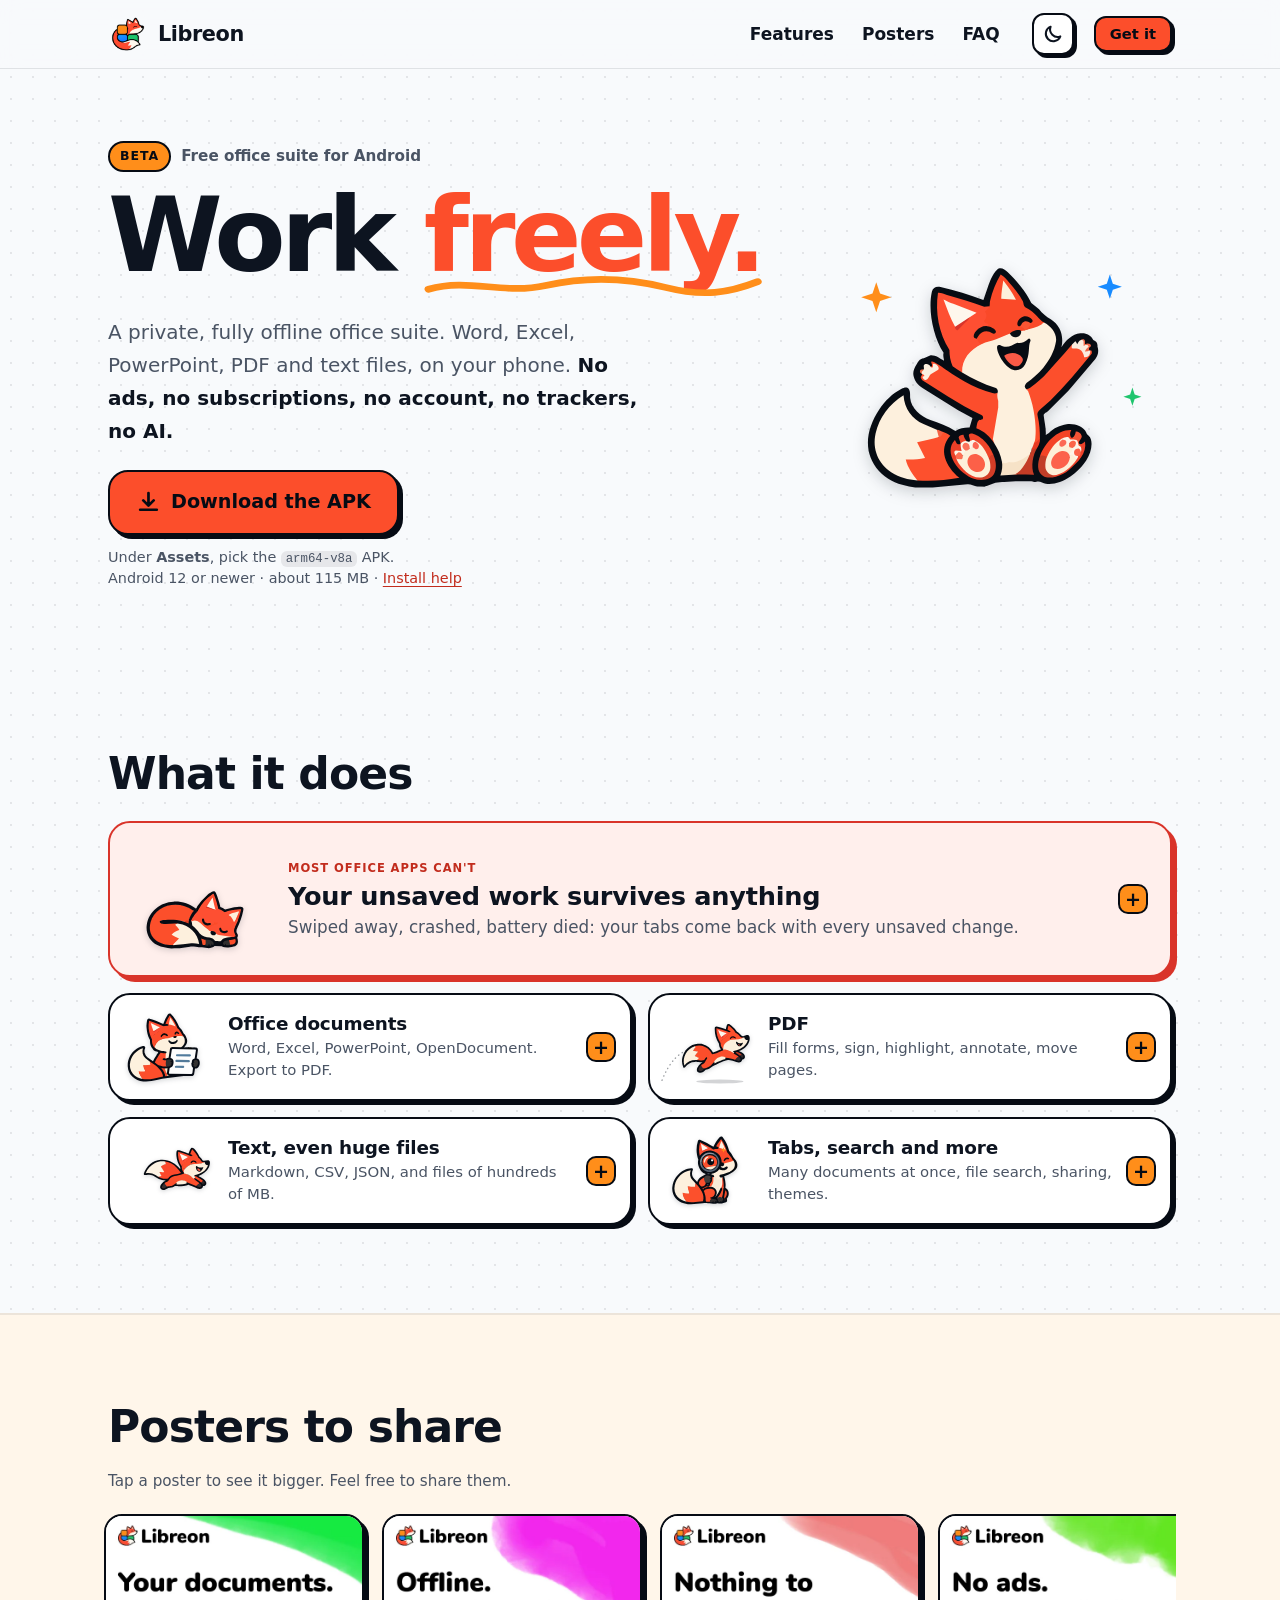
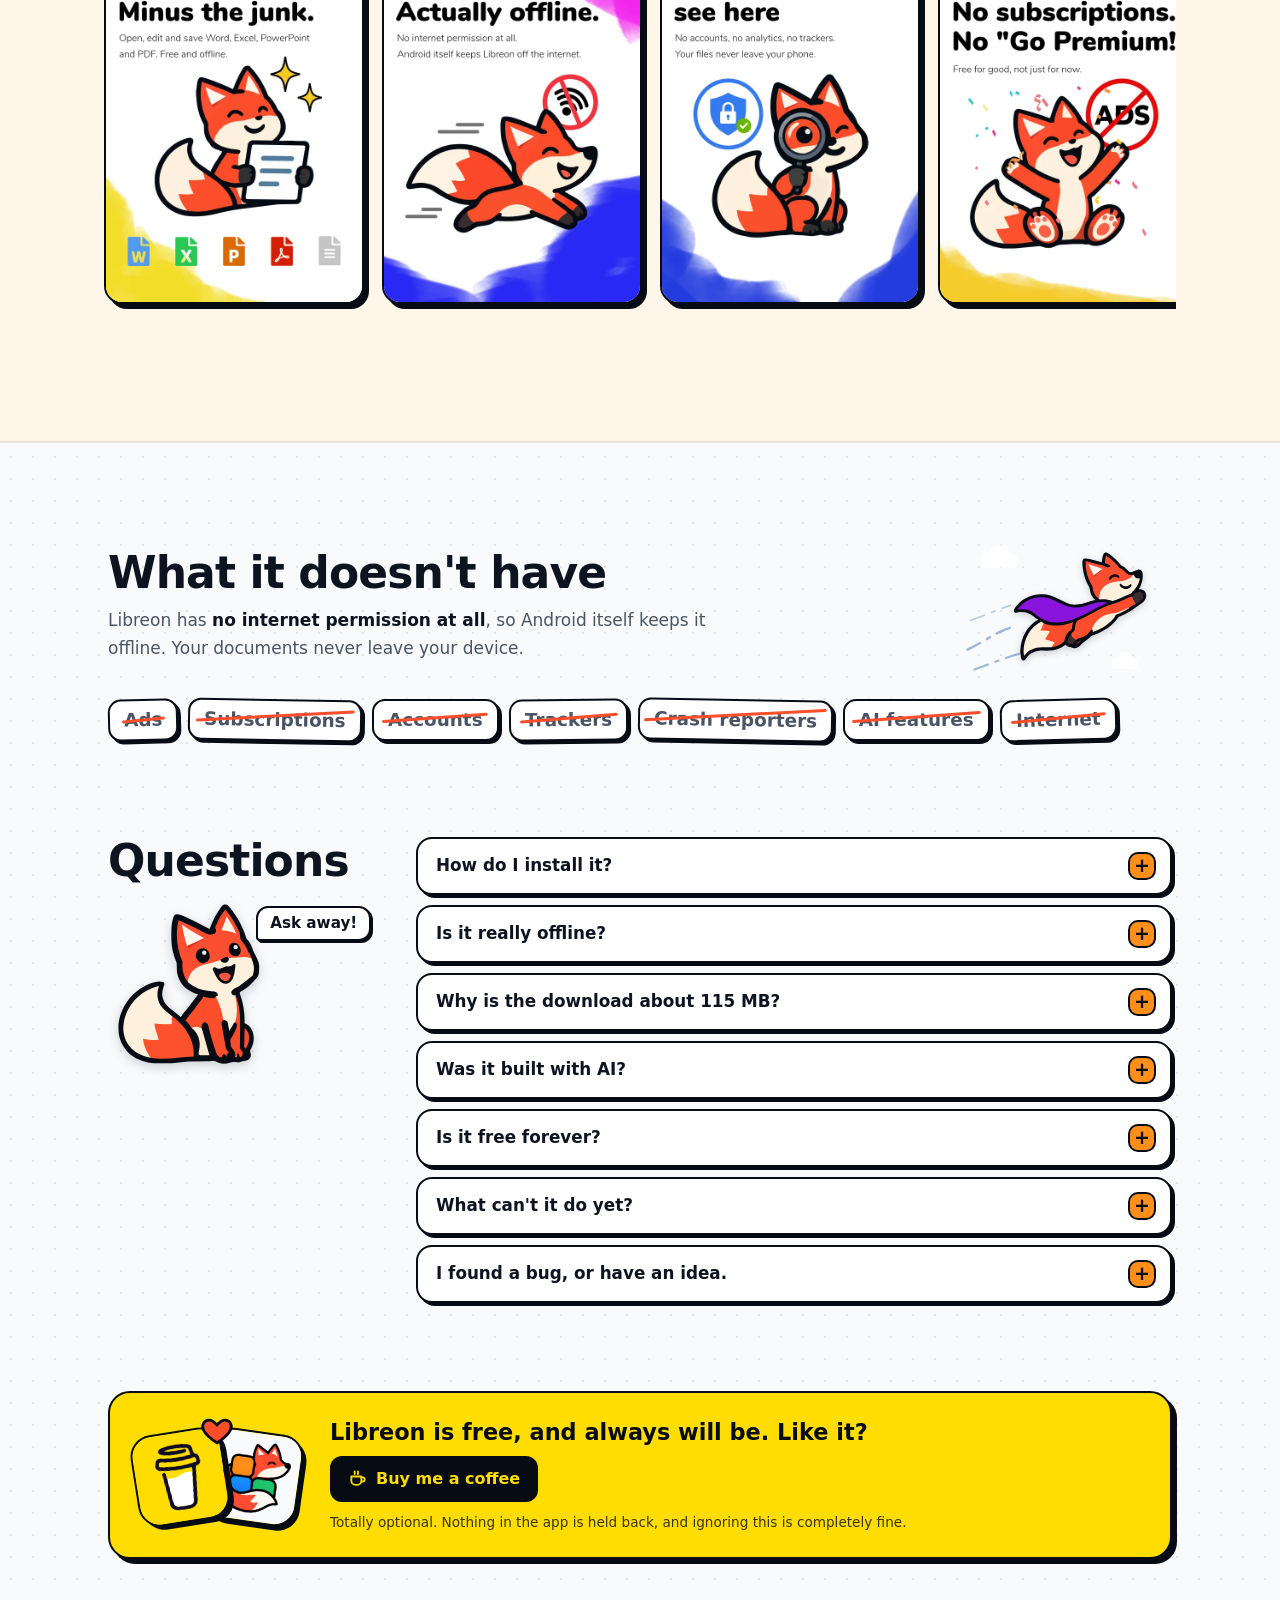
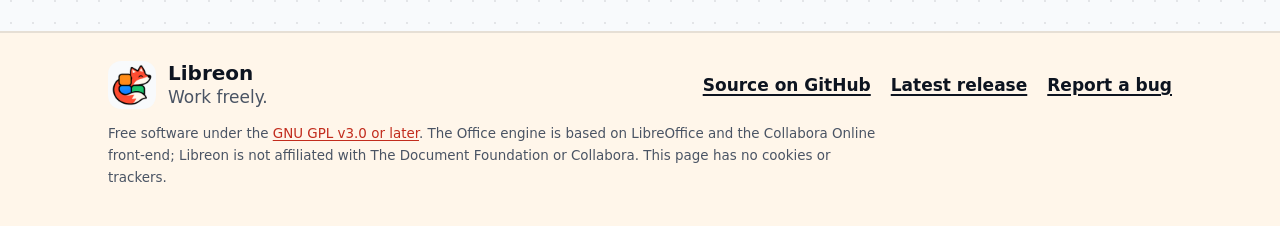
==== commit 2968c78d: "Website: jumping fox on the PDF card, coffee badge, Posters to share section, publish to GitHub Page" ====
--- a/site/index.html
+++ b/site/index.html
@@ -11,6 +11,8 @@
 <meta property="og:title" content="Libreon: Work freely">
 <meta property="og:description" content="A free, private, fully offline office suite for Android. No ads, no subscriptions, no trackers, no AI.">
 <meta property="og:type" content="website">
+<meta property="og:url" content="https://jainiakhil.github.io/Libreon/">
+<link rel="canonical" href="https://jainiakhil.github.io/Libreon/">
 <link rel="icon" type="image/png" href="assets/libreon-icon.png">
 <link rel="apple-touch-icon" href="assets/libreon-icon.png">
 <link rel="stylesheet" href="styles.css">
@@ -33,7 +35,7 @@
     <nav aria-label="Sections">
       <ul class="nav">
         <li><a href="#features">Features</a></li>
-        <li><a href="#screenshots">Posters</a></li>
+        <li><a href="#posters">Posters</a></li>
         <li><a href="#faq">FAQ</a></li>
       </ul>
     </nav>
@@ -144,7 +146,15 @@
 
       <details class="feat feat--pdf" data-reveal>
         <summary>
-          <span class="feat__art feat__art--tile" aria-hidden="true"><span>PDF</span></span>
+          <span class="feat__art scene">
+            <svg class="fox fox--jumping" viewBox="-90 -60 489 380" aria-hidden="true">
+              <g class="flair">
+                <ellipse class="shadow" cx="215" cy="306" rx="120" ry="10"/>
+                <path class="arc" d="M-80 300 Q -20 150 80 140"/>
+              </g>
+              <g class="hop"><g class="fox-art"><path fill="#060c14" d="M126.83,207.68c-3.33-.07-6.6-.28-9.81-.63-5.48.53-10.77-.99-16.5-1.01-4.8-.79-9.75-.87-14.56-.05-18.58-.06-36.11,10.27-47.08,25.91-2.1,3-8.52,4.99-10.45.67-9.41-21.06-8.26-44.91,1.19-65.95,5.12-11.39,11.73-21.65,20.87-30.05,14.4-13.23,32.65-21.65,51.91-22.68,4.46-.68,9.13-.79,13.59.07,4.01.02,7.76.73,12.22,1.79,22.83,5.43,41.42,21.19,51.91,42.3,12.08-3.51,23.07-8.2,34.26-13.65,2.1-1.02,4.52-.99,5.95-3.36-6.82-8.24-9.36-17.69-9.97-28.22-15.39-23.19-22.44-50.1-21.47-77.8.2-5.55,3.06-9.53,9.22-9.07,3.66.27,7.39,2.01,11.09,2.77,12.37,2.54,23.67,6.25,36.3,10.73,1.24-7.67,2.93-14.92,5.72-22.19,1.4-3.65,4.7-5.32,9.1-4.28,6.42,1.51,11.44,6.77,16.54,11.08,9.93,8.4,18.65,17.6,25.34,28.69,3.44,1.57,6.82,2.9,9.47,5.62l9.29,9.53c3.74,5.64,9.16,8.55,15.92,5.92l10.85-4.21c5.78-2.24,13.45-2.14,16.63,3.88,4.24,8.04,2.77,17.07.82,25.57-5.04,21.98-30.35,44.72-53.06,51.8,9.56,4.39,18.07,8.14,24.92,14.89,5.84,5.76,7.88,15.72,2.8,22.53-2.23,3-7.21,4.4-10.88,5.44-1.58,6.56-4.86,12.48-11.94,14.57-5.62,1.66-12.11.83-17.97-1.42-12.44-4.78-24.74-8.81-38.05-10.83-7.7-1.17-33.02,7.91-43.27,12.61l-8.25,3.79c-8.19,3.77-15.99,7.72-23.95,12.03-3.16,1.71-6.04,2.86-9.08,5l-12.32,8.7c-4.36,3.08-15.41,6.7-21.66,7.14-10.61,10.01-20.09,18.83-34.27,14.6-6.39-1.91-10.77-6.55-10.39-14.01.19-3.66.55-7.24,2.44-10.68,4.71-8.55,10.6-16.43,18.1-22.8l8.45-4.74Z"/><g><g><path fill="#fd502c" d="M337.08,82.02c-2.4,2.63-6.19,3.67-9.63,5.35-12.91,6.28-26.15,8.15-40.4,7.41-20.9-1.09-39.68,9.47-49.82,27.33-3.48,6.13-4.59,12.41-5.06,18.96-2.44-1.33-3.71-3.75-5.1-5.93.6-1.21-.19-1.6-1.34-2.09-4.47-5.15-6.65-12.22-6.73-18.98l2.02-1.05c3.7,2.96,3.96-4.41-.23-.5l-1.83-1.53c-.03-2.2-1.56-3.94-2.72-5.78.47-1.76,1.86-3.34,4.18-4.73,9.18-9.5,18.97-18.45,29.36-26.84,3.52-3.92,6.27-8.36,8.24-13.31-3.68-2.49-5.72-5.24-6.12-8.24l1.18-1.19,9.13,3.72c1.89-.3,4.97-.57,6.23-2.11,1.46-1.78-.78-3.79-2.3-4.55l-11.99-5.93c.87-7.55,2.19-14.23,4.86-21.3,14.44,9.88,26.77,21.81,35.64,36.67,9.85,3.98,16.58,10.96,22.91,19.11,4.54,5.84,13.23,6.05,19.53,5.51Z"/><path fill="#fe4f32" d="M219,114.07l-.04-3.08c1.29-.04,2.61-1.55,4.04-1.75,1.52-.22,2.91,1.98,2.86,3.22s-.89,2.85-2.5,3.35c-1.23.38-3.12-.87-4.36-1.73Z"/><path fill="#fe4f32" d="M227.06,135.14l-1.34-2.09c.77-.62,1.5-.84,2.02-1.11.88-.46,2.76.08,2.73,1.46-.02,1.26-2.41,1.81-3.42,1.75Z"/><path fill="#090a0f" d="M267.88,82.26c-2.21-1.56-1.54-2.62,1.08-1.95,4.39-3.39,9-5.8,14.37-5.14,9.25,1.14,16.39,9.16,11.64,11.45-3.16,1.53-5.87-5.22-14.35-4.66-7.13.47-9.32,8.96-12.94,7.78-1.31-.43-2.3-2.04-1.59-3.6l1.78-3.89Z"/><path fill="#fe4f32" d="M268.96,80.32c-.47.37-.84,1.42-1.08,1.95-.79-.1-1.85-.15-2.9-.67-.47-.23-1.42-.79-.3-1.86.69-.66,1.77-2.25,2.73-2.08.74.12,1.46,1.55,1.55,2.66Z"/></g><g><path fill="#fe4f32" d="M253.07,50.9c.18,3.73,3.99,5.37,6.21,7.74s-1.49,5.59-2.15,7.56c-2.02,6.02-6.38,9.29-10.76,13.14-3.72,3.27-6.72,6.53-10.87,9.27-9,5.93-13.75,16.18-19.26,16.61-13.09-20.78-20.13-45.53-18.87-70.91,19.86,4.7,38.18,9.46,55.7,16.6Z"/><path fill="#fef7ed" d="M240.87,66.55c-3.22,3.86-7.12,7.39-11.69,10.58-2.44,2.53-4.64,3.25-6.6,2.16-6.69-9.37-11.75-23.17-16.84-35.32,4.59,2.28,8.51,3.85,12.97,5.39l30.94,10.65-8.78,6.55Z"/><path fill="#d9342a" d="M222.43,79.28l18.29-12.74c.26.16,8.42-7.02,8.93-6.41-5.48,5.61-18.48,17.31-23.4,23.86-2.08-2.18-2.08-2.43-3.82-4.71Z"/></g><g><path fill="#fdf0dd" d="M285.78,161.31c-2.51.93-5.2-.75-7.84-2.29-13.93-8.07-29.18-13.55-44.9-13.92-.37-1.34-.96-2.74-.87-4.04-.64-3.11-.71-4.23-.42-7.37,2.8-20.94,22.72-37,43.25-40.26,12.08-.04,24.09-.84,36.02-2.41,8.82-3.01,17.5-6.01,26.06-9,.7-.06,1.36-.31,2.6-.8.81,8.44,8.12,14.38,17.81,12.86-4.75,22.18-23.18,37.61-43.49,46.96-9.32,4.29-18.95,6.46-28.73,9.04-2.26.6-3.25,3.88-2.37,5.31s2.89,1.93,5.19,1.45c-.45,2.25-1.6,3.09-2.32,4.47Z"/><g><path fill="#070b11" d="M332.06,108.4c2.28,1.97-3.27,10.99-9.02,15.6-4.4,3.53-9.78,3.75-14.46.29-8.42-6.23-14.89-19.18-9.7-20.85,1.21-.39,2.27-.09,3.49,1.21,6.99,7.47,18.17,8.88,26.92,3.56,1.02-.62,2.06-.44,2.78.18Z"/><path fill="#dd544a" d="M318.41,121.04c-4.02,3.47-8.84.27-11.57-4.78,3.65-.37,8.31.3,11.57,4.78Z"/></g></g><g><path fill="#fc4e2b" d="M233.04,145.1c.96-.89,2.06-1.67,3.38-1.85,4.51-.6,14.8,2.29,19.56,3.76,10.47,3.24,21.02,8.62,29.81,14.29-.14,2.01.96,3.02,2.95,3.93,7.95,3.64,15.17,8.13,21.24,13.76-.17,1.22-.48,2.47-1.29,3.43-1.67,1.98-11.85,11.75-13.52,12.75l-3.18-.27c-14.74-4.72-32-9.34-47.15-10.07,0-1.12-.58-1.26-1.63-.6-20.29-10.4-46.3,2.51-55.86,21.98l-2.61,1.01c-2.38,1.98-5.26,5-7.55,7.96-18.3,23.54-37.02,19.84-42.34,25.17-3.73,2.62-9.89-3.26-12.35-6.35-2.91-3.68-5.2-7.66-2.31-11.93,3.8-4.43,14.89-7.01,17.88-12.95,3.57-7.11,6.72-14.1,11.59-20.49,1.48-1.94,1.32-4.16-.29-5.46-4.43-3.56-9.47,5.76-13.83,13.46-7.81,3.32-16.99,2.36-25.34,1.28l-11.01-1.11-.82-2.13,6.86-8.51c-5.34-2.97-10.84-5.61-16.51-7.94l-2.98-2.67c4.21-7.24,9-14.02,14.37-20.33l-7.49-2.15c-5.4-.12-10.56-.78-15.47-1.98,2.2-7.54,6.12-14.52,11.78-20.93-2.05-1.35-2.71-2.87-1.96-4.58,26.33-8.35,54.98-1.51,73.82,19.71,5.82,6.56,10.09,13.88,14.2,21.67,17.51-1.5,34.7-11.16,50.73-18.15,2.71-1.18,5.5-1.76,7.33-3.71Z"/><path fill="#fdf0dd" d="M86.96,125.58c1.76,1.54,3.18,2.88,4.84,4.75-5.3,5.8-9.46,12.18-13.46,20.2,9.06-.39,17.36-.11,25.46,4.25-5.97,6.89-11.19,12.95-16.58,20.51,7.43,3.67,14.52,5.95,21.16,10.55l-9.2,10.96c-24.93-2.51-48.72,6.92-64.94,27-12.4-42.65,12.57-85.49,52.72-98.23Z"/><path fill="#fcefda" d="M244.83,184.84c-1.17-.04-2.59.84-2.71,1.82-.16,1.3.6,2.52,2.03,3.97-19.57,5.03-37.86,12.97-56.04,22.91l-.2-4.73c-.04-.99-1.66-1.73-3.19-1.57,8.95-22.43,40.43-36.38,60.22-24.27.42.26,2.49,1.48,2.74,1.8.5.66-1.22-.1-2.86.08Z"/><path fill="#362d2f" d="M134.83,240.35c-17.68,17.71-18.29,10.65-25.58,10.75-3.34.05-3.91-6.03-2.83-8.75,3.18-7.99,8.47-14.13,13.75-20.29-.22,8.47,6.82,15.32,14.65,18.28Z"/><path fill="#342c2e" d="M291.98,194.91c.58.02,1.48-.14,2.05-.84,4.79-5.87,9.97-10.88,15.95-15.07,5.74,5.32,11.88,9.85,10.05,18.15l-4.06-1.22c.37,1.99.08,3.86-.94,4.52-.77.5-2.78.94-3.99.56l-19.05-6.1Z"/><path fill="#bd3923" d="M326.51,167.86c-.17,3.21-5.61,7.53-8.77,6.98-7.08-5.81-14.46-10.55-22.87-15.07,1.31-3.79,5.38-5.48,9.13-3.84,8,3.5,15.46,7.02,22.5,11.93Z"/><path fill="#33292a" d="M317.74,174.84c2.48-2.87,5.26-5,8.77-6.98,4.42,3.08,9.32,7.32,8.56,12.81-.59.17-2.06-.52-2.56-.49-.47.03-.75.8-.37,1.17.23.23.61,1.26.58,1.72-.14,1.92-2.1,2.15-3.23,2.23-3.77.28-4.18-4.26-11.73-10.46Z"/></g></g></g></g>
+            </svg>
+          </span>
           <span class="feat__head">
             <span class="feat__title">PDF</span>
             <span class="feat__teaser">Fill forms, sign, highlight, annotate, move pages.</span>
@@ -221,9 +231,9 @@
 </section>
 
 <!-- ============ POSTERS AND VIDEO (see site/README.md) ============ -->
-<section class="shots" id="screenshots" aria-labelledby="shots-title">
+<section class="shots" id="posters" aria-labelledby="shots-title">
   <div class="wrap">
-    <h2 id="shots-title" class="h2" data-reveal>See it</h2>
+    <h2 id="shots-title" class="h2" data-reveal>Posters to share</h2>
     <p class="shots__hint">Tap a poster to see it bigger. Feel free to share them.</p>
     <div class="shots__strip" tabindex="0" role="region" aria-label="Posters, scroll sideways">
       <figure class="poster">
@@ -363,15 +373,12 @@
 <aside class="coffee-wrap" aria-label="Support Libreon">
   <div class="wrap">
     <div class="coffee" data-reveal>
-      <div class="coffee__art scene">
-        <svg class="fox fox--jumping" viewBox="-90 -60 489 380" role="img" aria-labelledby="t-jump">
-          <title id="t-jump">The fox leaping happily</title>
-          <g class="flair" aria-hidden="true">
-            <ellipse class="shadow" cx="215" cy="306" rx="120" ry="10"/>
-            <path class="arc" d="M-80 300 Q -20 150 80 140"/>
-          </g>
-          <g class="hop"><g class="fox-art"><path fill="#060c14" d="M126.83,207.68c-3.33-.07-6.6-.28-9.81-.63-5.48.53-10.77-.99-16.5-1.01-4.8-.79-9.75-.87-14.56-.05-18.58-.06-36.11,10.27-47.08,25.91-2.1,3-8.52,4.99-10.45.67-9.41-21.06-8.26-44.91,1.19-65.95,5.12-11.39,11.73-21.65,20.87-30.05,14.4-13.23,32.65-21.65,51.91-22.68,4.46-.68,9.13-.79,13.59.07,4.01.02,7.76.73,12.22,1.79,22.83,5.43,41.42,21.19,51.91,42.3,12.08-3.51,23.07-8.2,34.26-13.65,2.1-1.02,4.52-.99,5.95-3.36-6.82-8.24-9.36-17.69-9.97-28.22-15.39-23.19-22.44-50.1-21.47-77.8.2-5.55,3.06-9.53,9.22-9.07,3.66.27,7.39,2.01,11.09,2.77,12.37,2.54,23.67,6.25,36.3,10.73,1.24-7.67,2.93-14.92,5.72-22.19,1.4-3.65,4.7-5.32,9.1-4.28,6.42,1.51,11.44,6.77,16.54,11.08,9.93,8.4,18.65,17.6,25.34,28.69,3.44,1.57,6.82,2.9,9.47,5.62l9.29,9.53c3.74,5.64,9.16,8.55,15.92,5.92l10.85-4.21c5.78-2.24,13.45-2.14,16.63,3.88,4.24,8.04,2.77,17.07.82,25.57-5.04,21.98-30.35,44.72-53.06,51.8,9.56,4.39,18.07,8.14,24.92,14.89,5.84,5.76,7.88,15.72,2.8,22.53-2.23,3-7.21,4.4-10.88,5.44-1.58,6.56-4.86,12.48-11.94,14.57-5.62,1.66-12.11.83-17.97-1.42-12.44-4.78-24.74-8.81-38.05-10.83-7.7-1.17-33.02,7.91-43.27,12.61l-8.25,3.79c-8.19,3.77-15.99,7.72-23.95,12.03-3.16,1.71-6.04,2.86-9.08,5l-12.32,8.7c-4.36,3.08-15.41,6.7-21.66,7.14-10.61,10.01-20.09,18.83-34.27,14.6-6.39-1.91-10.77-6.55-10.39-14.01.19-3.66.55-7.24,2.44-10.68,4.71-8.55,10.6-16.43,18.1-22.8l8.45-4.74Z"/><g><g><path fill="#fd502c" d="M337.08,82.02c-2.4,2.63-6.19,3.67-9.63,5.35-12.91,6.28-26.15,8.15-40.4,7.41-20.9-1.09-39.68,9.47-49.82,27.33-3.48,6.13-4.59,12.41-5.06,18.96-2.44-1.33-3.71-3.75-5.1-5.93.6-1.21-.19-1.6-1.34-2.09-4.47-5.15-6.65-12.22-6.73-18.98l2.02-1.05c3.7,2.96,3.96-4.41-.23-.5l-1.83-1.53c-.03-2.2-1.56-3.94-2.72-5.78.47-1.76,1.86-3.34,4.18-4.73,9.18-9.5,18.97-18.45,29.36-26.84,3.52-3.92,6.27-8.36,8.24-13.31-3.68-2.49-5.72-5.24-6.12-8.24l1.18-1.19,9.13,3.72c1.89-.3,4.97-.57,6.23-2.11,1.46-1.78-.78-3.79-2.3-4.55l-11.99-5.93c.87-7.55,2.19-14.23,4.86-21.3,14.44,9.88,26.77,21.81,35.64,36.67,9.85,3.98,16.58,10.96,22.91,19.11,4.54,5.84,13.23,6.05,19.53,5.51Z"/><path fill="#fe4f32" d="M219,114.07l-.04-3.08c1.29-.04,2.61-1.55,4.04-1.75,1.52-.22,2.91,1.98,2.86,3.22s-.89,2.85-2.5,3.35c-1.23.38-3.12-.87-4.36-1.73Z"/><path fill="#fe4f32" d="M227.06,135.14l-1.34-2.09c.77-.62,1.5-.84,2.02-1.11.88-.46,2.76.08,2.73,1.46-.02,1.26-2.41,1.81-3.42,1.75Z"/><path fill="#090a0f" d="M267.88,82.26c-2.21-1.56-1.54-2.62,1.08-1.95,4.39-3.39,9-5.8,14.37-5.14,9.25,1.14,16.39,9.16,11.64,11.45-3.16,1.53-5.87-5.22-14.35-4.66-7.13.47-9.32,8.96-12.94,7.78-1.31-.43-2.3-2.04-1.59-3.6l1.78-3.89Z"/><path fill="#fe4f32" d="M268.96,80.32c-.47.37-.84,1.42-1.08,1.95-.79-.1-1.85-.15-2.9-.67-.47-.23-1.42-.79-.3-1.86.69-.66,1.77-2.25,2.73-2.08.74.12,1.46,1.55,1.55,2.66Z"/></g><g><path fill="#fe4f32" d="M253.07,50.9c.18,3.73,3.99,5.37,6.21,7.74s-1.49,5.59-2.15,7.56c-2.02,6.02-6.38,9.29-10.76,13.14-3.72,3.27-6.72,6.53-10.87,9.27-9,5.93-13.75,16.18-19.26,16.61-13.09-20.78-20.13-45.53-18.87-70.91,19.86,4.7,38.18,9.46,55.7,16.6Z"/><path fill="#fef7ed" d="M240.87,66.55c-3.22,3.86-7.12,7.39-11.69,10.58-2.44,2.53-4.64,3.25-6.6,2.16-6.69-9.37-11.75-23.17-16.84-35.32,4.59,2.28,8.51,3.85,12.97,5.39l30.94,10.65-8.78,6.55Z"/><path fill="#d9342a" d="M222.43,79.28l18.29-12.74c.26.16,8.42-7.02,8.93-6.41-5.48,5.61-18.48,17.31-23.4,23.86-2.08-2.18-2.08-2.43-3.82-4.71Z"/></g><g><path fill="#fdf0dd" d="M285.78,161.31c-2.51.93-5.2-.75-7.84-2.29-13.93-8.07-29.18-13.55-44.9-13.92-.37-1.34-.96-2.74-.87-4.04-.64-3.11-.71-4.23-.42-7.37,2.8-20.94,22.72-37,43.25-40.26,12.08-.04,24.09-.84,36.02-2.41,8.82-3.01,17.5-6.01,26.06-9,.7-.06,1.36-.31,2.6-.8.81,8.44,8.12,14.38,17.81,12.86-4.75,22.18-23.18,37.61-43.49,46.96-9.32,4.29-18.95,6.46-28.73,9.04-2.26.6-3.25,3.88-2.37,5.31s2.89,1.93,5.19,1.45c-.45,2.25-1.6,3.09-2.32,4.47Z"/><g><path fill="#070b11" d="M332.06,108.4c2.28,1.97-3.27,10.99-9.02,15.6-4.4,3.53-9.78,3.75-14.46.29-8.42-6.23-14.89-19.18-9.7-20.85,1.21-.39,2.27-.09,3.49,1.21,6.99,7.47,18.17,8.88,26.92,3.56,1.02-.62,2.06-.44,2.78.18Z"/><path fill="#dd544a" d="M318.41,121.04c-4.02,3.47-8.84.27-11.57-4.78,3.65-.37,8.31.3,11.57,4.78Z"/></g></g><g><path fill="#fc4e2b" d="M233.04,145.1c.96-.89,2.06-1.67,3.38-1.85,4.51-.6,14.8,2.29,19.56,3.76,10.47,3.24,21.02,8.62,29.81,14.29-.14,2.01.96,3.02,2.95,3.93,7.95,3.64,15.17,8.13,21.24,13.76-.17,1.22-.48,2.47-1.29,3.43-1.67,1.98-11.85,11.75-13.52,12.75l-3.18-.27c-14.74-4.72-32-9.34-47.15-10.07,0-1.12-.58-1.26-1.63-.6-20.29-10.4-46.3,2.51-55.86,21.98l-2.61,1.01c-2.38,1.98-5.26,5-7.55,7.96-18.3,23.54-37.02,19.84-42.34,25.17-3.73,2.62-9.89-3.26-12.35-6.35-2.91-3.68-5.2-7.66-2.31-11.93,3.8-4.43,14.89-7.01,17.88-12.95,3.57-7.11,6.72-14.1,11.59-20.49,1.48-1.94,1.32-4.16-.29-5.46-4.43-3.56-9.47,5.76-13.83,13.46-7.81,3.32-16.99,2.36-25.34,1.28l-11.01-1.11-.82-2.13,6.86-8.51c-5.34-2.97-10.84-5.61-16.51-7.94l-2.98-2.67c4.21-7.24,9-14.02,14.37-20.33l-7.49-2.15c-5.4-.12-10.56-.78-15.47-1.98,2.2-7.54,6.12-14.52,11.78-20.93-2.05-1.35-2.71-2.87-1.96-4.58,26.33-8.35,54.98-1.51,73.82,19.71,5.82,6.56,10.09,13.88,14.2,21.67,17.51-1.5,34.7-11.16,50.73-18.15,2.71-1.18,5.5-1.76,7.33-3.71Z"/><path fill="#fdf0dd" d="M86.96,125.58c1.76,1.54,3.18,2.88,4.84,4.75-5.3,5.8-9.46,12.18-13.46,20.2,9.06-.39,17.36-.11,25.46,4.25-5.97,6.89-11.19,12.95-16.58,20.51,7.43,3.67,14.52,5.95,21.16,10.55l-9.2,10.96c-24.93-2.51-48.72,6.92-64.94,27-12.4-42.65,12.57-85.49,52.72-98.23Z"/><path fill="#fcefda" d="M244.83,184.84c-1.17-.04-2.59.84-2.71,1.82-.16,1.3.6,2.52,2.03,3.97-19.57,5.03-37.86,12.97-56.04,22.91l-.2-4.73c-.04-.99-1.66-1.73-3.19-1.57,8.95-22.43,40.43-36.38,60.22-24.27.42.26,2.49,1.48,2.74,1.8.5.66-1.22-.1-2.86.08Z"/><path fill="#362d2f" d="M134.83,240.35c-17.68,17.71-18.29,10.65-25.58,10.75-3.34.05-3.91-6.03-2.83-8.75,3.18-7.99,8.47-14.13,13.75-20.29-.22,8.47,6.82,15.32,14.65,18.28Z"/><path fill="#342c2e" d="M291.98,194.91c.58.02,1.48-.14,2.05-.84,4.79-5.87,9.97-10.88,15.95-15.07,5.74,5.32,11.88,9.85,10.05,18.15l-4.06-1.22c.37,1.99.08,3.86-.94,4.52-.77.5-2.78.94-3.99.56l-19.05-6.1Z"/><path fill="#bd3923" d="M326.51,167.86c-.17,3.21-5.61,7.53-8.77,6.98-7.08-5.81-14.46-10.55-22.87-15.07,1.31-3.79,5.38-5.48,9.13-3.84,8,3.5,15.46,7.02,22.5,11.93Z"/><path fill="#33292a" d="M317.74,174.84c2.48-2.87,5.26-5,8.77-6.98,4.42,3.08,9.32,7.32,8.56,12.81-.59.17-2.06-.52-2.56-.49-.47.03-.75.8-.37,1.17.23.23.61,1.26.58,1.72-.14,1.92-2.1,2.15-3.23,2.23-3.77.28-4.18-4.26-11.73-10.46Z"/></g></g></g></g>
-        </svg>
+      <div class="coffee__art" aria-hidden="true">
+        <span class="coffee__badge">
+          <img class="coffee__cup" src="assets/bmc-cup.png" alt="" width="447" height="447" loading="lazy" decoding="async">
+          <img class="coffee__fox" src="assets/libreon-icon.png" alt="" width="512" height="512" loading="lazy" decoding="async">
+          <svg class="coffee__heart" viewBox="0 0 24 24"><path d="M12 21s-7.5-4.6-9.6-9.2C.9 8.5 3 5 6.4 5c2.1 0 3.6 1.2 5.6 3.4C14 6.2 15.5 5 17.6 5 21 5 23.1 8.5 21.6 11.8 19.5 16.4 12 21 12 21z"/></svg>
+        </span>
       </div>
       <div class="coffee__copy">
         <p class="coffee__title">Libreon is free, and always will be. Like it?</p>
--- a/site/styles.css
+++ b/site/styles.css
@@ -274,8 +274,6 @@
 .feat--every { --tone: var(--tile-orange); }
 .feat summary { display: grid; grid-template-columns: 76px 1fr auto; gap: 12px; align-items: center; padding: 12px 14px 12px 10px; border-radius: calc(var(--radius) - 3px); }
 .feat__art { height: 66px; width: 76px; }
-.feat__art--tile { display: grid; place-items: center; }
-.feat__art--tile span { display: grid; place-items: center; width: 54px; height: 54px; border-radius: 14px; background: var(--tone); border: 2.5px solid var(--ink); color: var(--ink); font: 900 .9rem/1 var(--font-display); transform: rotate(-6deg); box-shadow: 3px 3px 0 var(--shadow); }
 .feat__head { display: flex; flex-direction: column; gap: 3px; min-width: 0; }
 .feat__title { font: 800 1.15rem/1.2 var(--font-display); letter-spacing: -.01em; }
 .feat__teaser { color: var(--muted); font-size: .93rem; line-height: 1.45; }
@@ -498,7 +496,30 @@
 .fox--jumping .shadow { fill: rgba(6, 11, 20, .18); animation: shadow 1.9s cubic-bezier(.4,0,.4,1) infinite; transform-origin: 50% 50%; }
 @keyframes shadow { 0%, 100% { transform: scaleX(1); opacity: 1; } 45% { transform: scaleX(.7); opacity: .5; } }
 .arc { fill: none; stroke: var(--ink); stroke-width: 7; stroke-linecap: round; stroke-dasharray: 2 20; animation: wind 1s linear infinite reverse; opacity: .55; }
-.coffee .fox .fox-art { filter: none !important; }
+/* In a feature card the wind and shadow follow the text colour, so they show in dark mode */
+.feat .arc { stroke: var(--text); opacity: .4; }
+.feat .fox--jumping .shadow { fill: color-mix(in srgb, var(--text) 18%, transparent); }
+
+/* Coffee badge: the Buy Me a Coffee cup and the Libreon icon as two stickers */
+.coffee__art { display: grid; place-items: center; }
+.coffee__badge { position: relative; display: block; width: 92px; height: 72px; }
+.coffee__cup, .coffee__fox {
+  position: absolute; top: 8px; width: 52px; height: 52px; border-radius: 14px;
+  border: 2.5px solid var(--ink); box-shadow: 3px 3px 0 var(--ink); background: #fff;
+  transition: transform .25s ease;
+}
+.coffee__cup { left: 2px; transform: rotate(-9deg); z-index: 1; }
+.coffee__fox { right: 2px; transform: rotate(8deg); background: #f8fafc; }
+.coffee__heart { position: absolute; left: 50%; top: -4px; width: 22px; height: 22px; margin-left: -11px; z-index: 2; fill: var(--fox); stroke: var(--ink); stroke-width: 2; animation: beat 1.6s ease-in-out infinite; }
+@keyframes beat { 0%, 60%, 100% { transform: scale(1); } 15% { transform: scale(1.22); } 30% { transform: scale(.96); } 45% { transform: scale(1.12); } }
+.coffee:hover .coffee__cup { transform: rotate(-14deg) translateX(-3px); }
+.coffee:hover .coffee__fox { transform: rotate(13deg) translateX(3px); }
+@media (min-width: 760px) {
+  .coffee__badge { width: 170px; height: 120px; }
+  .coffee__cup, .coffee__fox { top: 16px; width: 92px; height: 92px; border-radius: 22px; box-shadow: 4px 4px 0 var(--ink); }
+  .coffee__heart { width: 34px; height: 34px; margin-left: -17px; top: -2px; }
+}
+@media (prefers-reduced-motion: reduce) { .coffee__heart { animation: none; } .coffee__cup, .coffee__fox { transition: none; } }
 
 /* ---------- Footer ---------- */
 .footer { padding: 28px 0 36px; border-top: 2px solid color-mix(in srgb, var(--text) 10%, transparent); background: var(--bg-alt); }
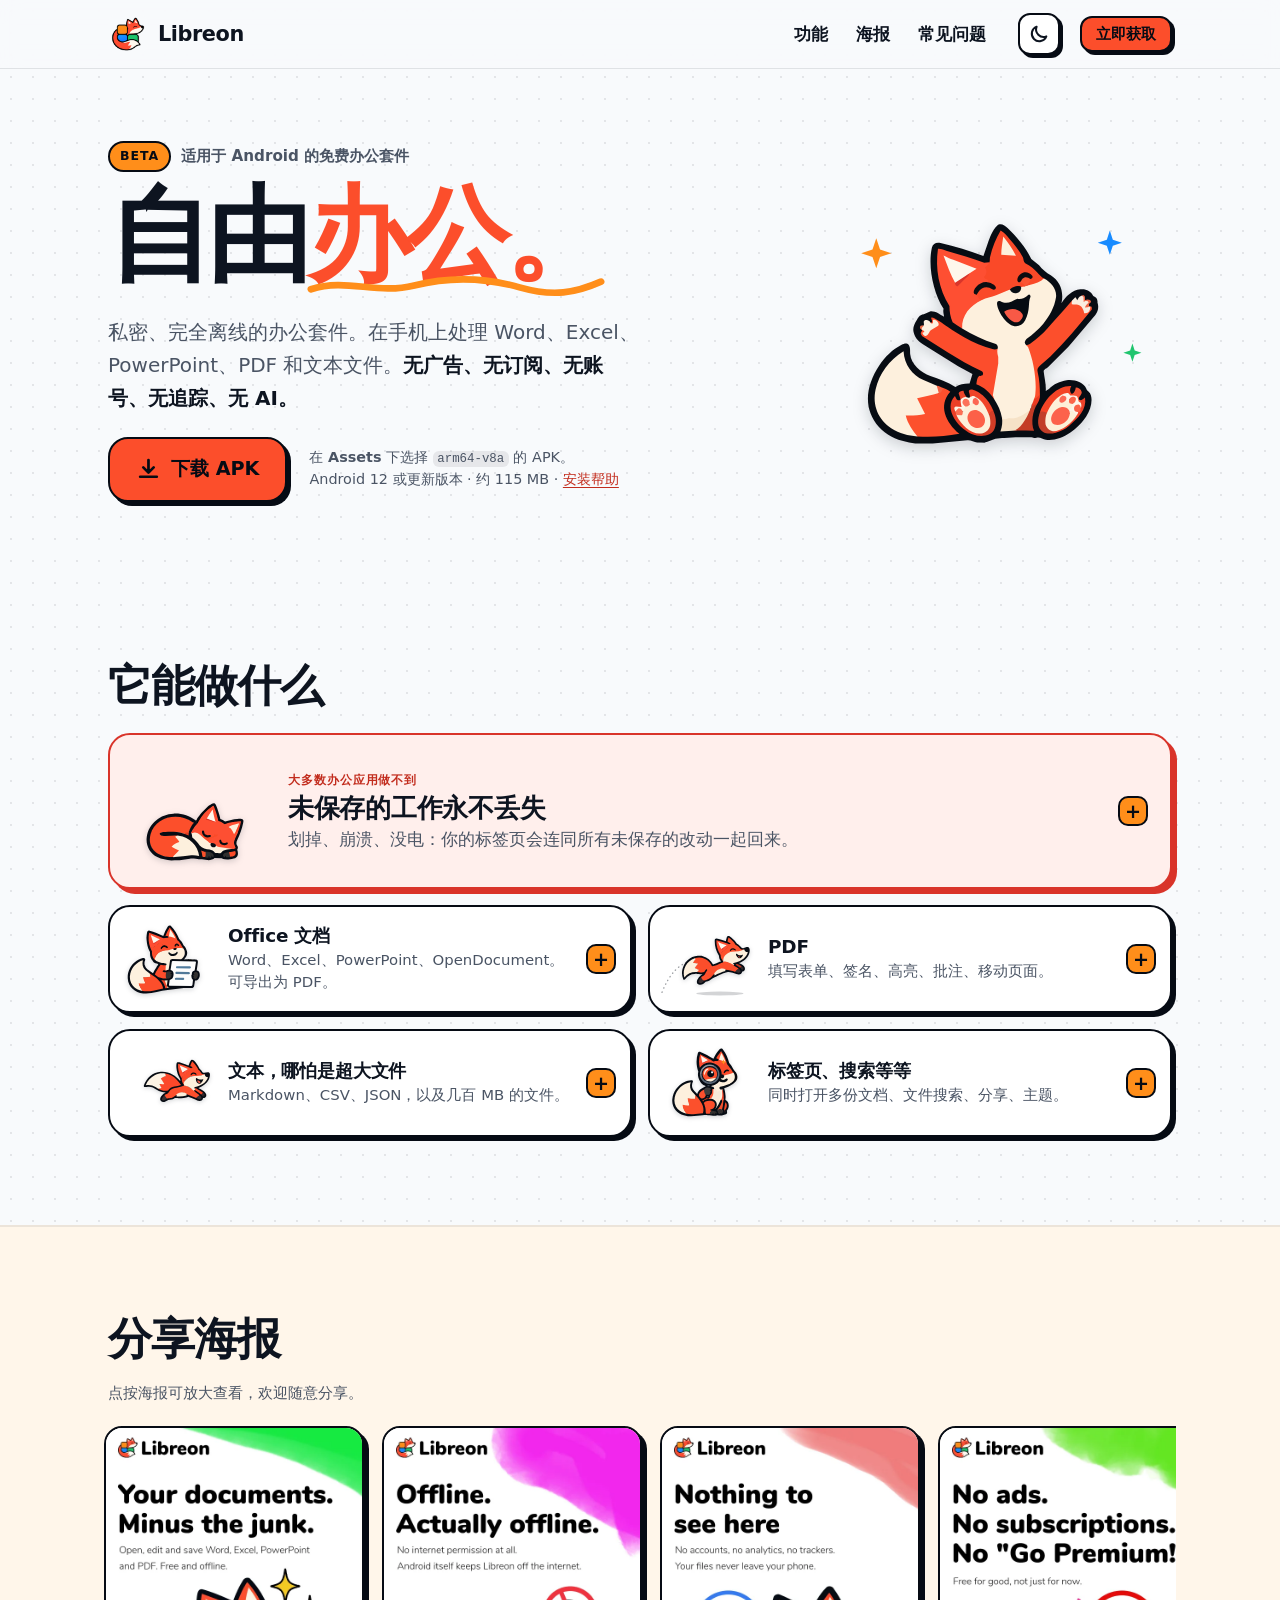
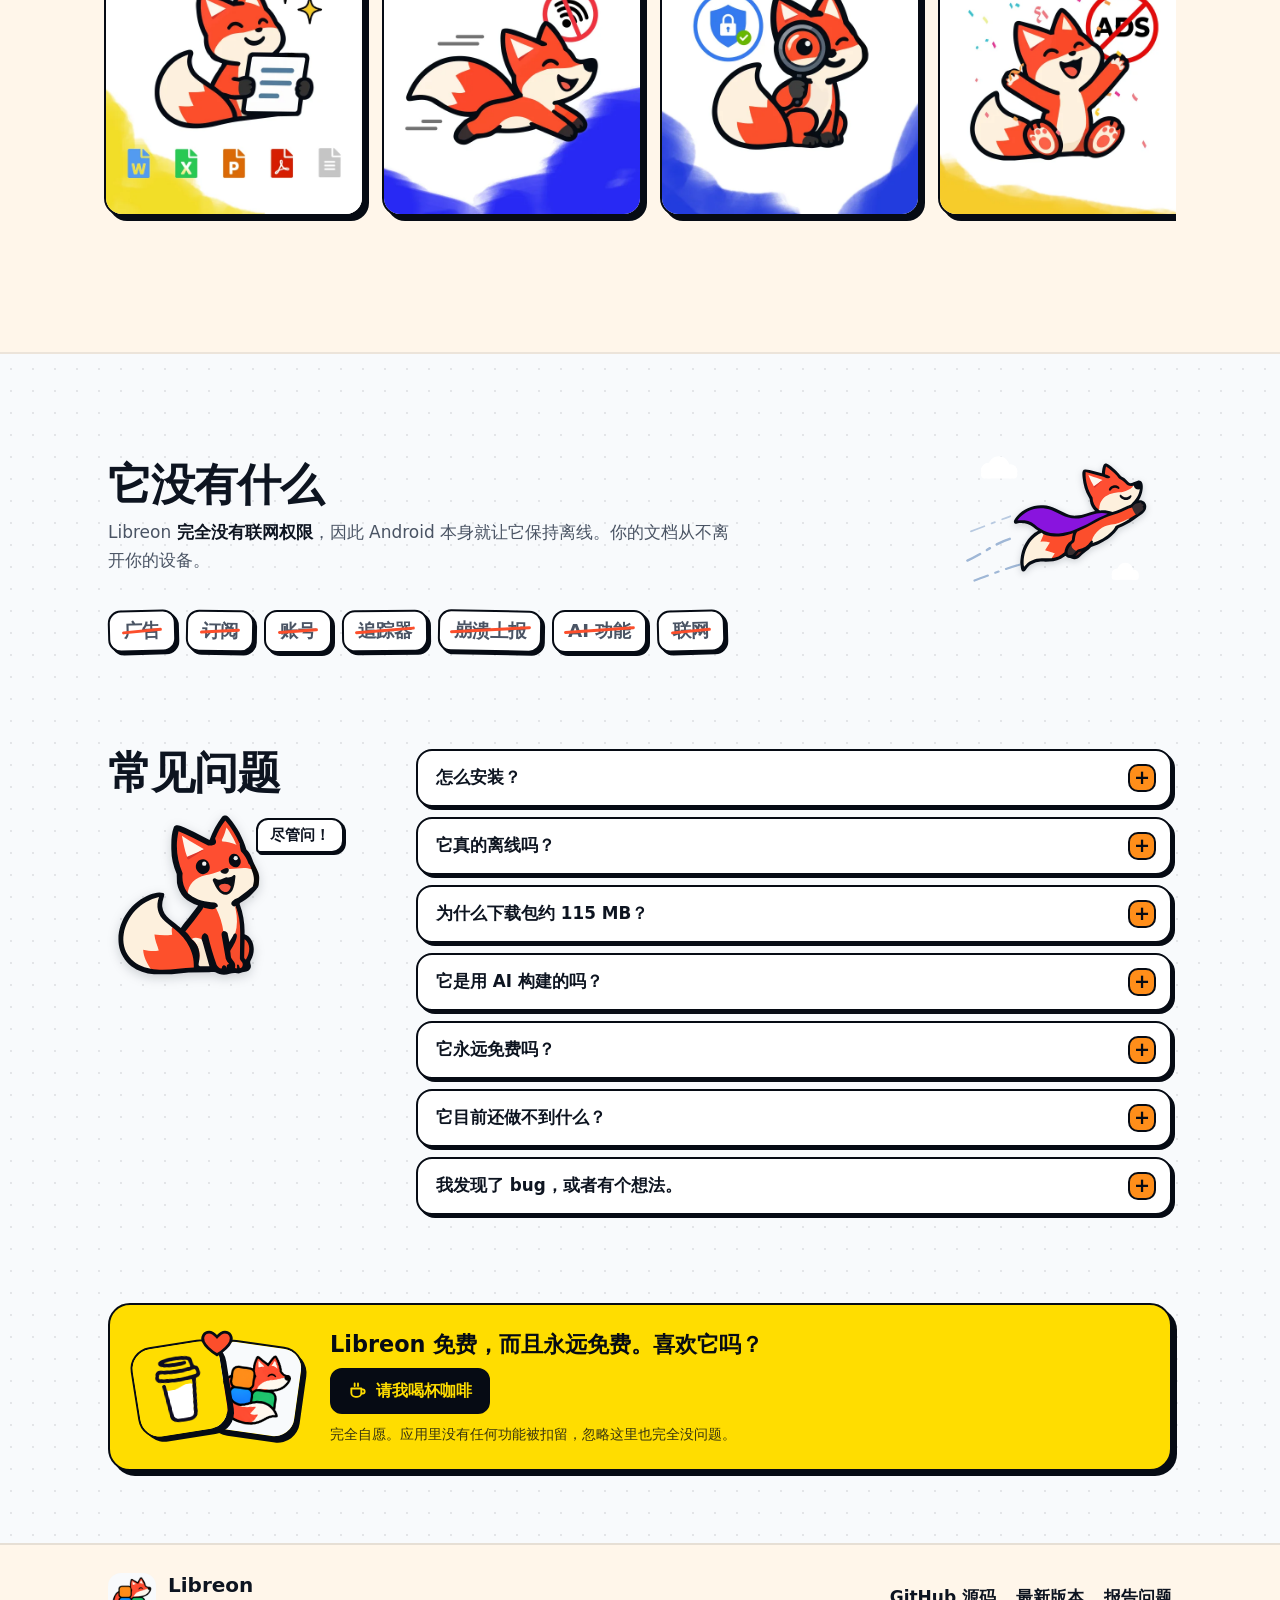
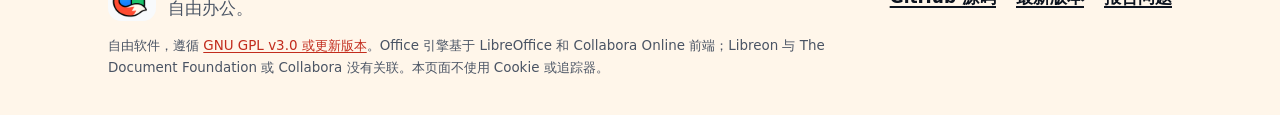
==== commit 7f3c2e17: "Translate the app UI, website and README into Chinese User-facing strings only: hardcoded Kotlin lit" ====
--- a/site/index.html
+++ b/site/index.html
@@ -1,15 +1,15 @@
 <!doctype html>
-<html lang="en">
+<html lang="zh-CN">
 <head>
 <meta charset="utf-8">
 <meta name="viewport" content="width=device-width, initial-scale=1">
-<title>Libreon: Work freely</title>
-<meta name="description" content="Libreon is a free, private, fully offline office suite for Android. Word, Excel, PowerPoint, PDF and text files, with no ads, no subscriptions, no accounts, no trackers and no AI.">
+<title>Libreon：自由办公</title>
+<meta name="description" content="Libreon 是一款免费、私密、完全离线的 Android 办公套件。支持 Word、Excel、PowerPoint、PDF 和文本文件，无广告、无订阅、无账号、无追踪、无 AI。">
 <meta name="color-scheme" content="light dark">
 <meta name="theme-color" content="#F8FAFC" media="(prefers-color-scheme: light)">
 <meta name="theme-color" content="#0D121A" media="(prefers-color-scheme: dark)">
-<meta property="og:title" content="Libreon: Work freely">
-<meta property="og:description" content="A free, private, fully offline office suite for Android. No ads, no subscriptions, no trackers, no AI.">
+<meta property="og:title" content="Libreon：自由办公">
+<meta property="og:description" content="免费、私密、完全离线的 Android 办公套件。无广告、无订阅、无追踪、无 AI。">
 <meta property="og:type" content="website">
 <meta property="og:url" content="https://jainiakhil.github.io/Libreon/">
 <link rel="canonical" href="https://jainiakhil.github.io/Libreon/">
@@ -24,26 +24,26 @@
 <script src="main.js" defer></script>
 </head>
 <body>
-<a class="skip" href="#main">Skip to content</a>
+<a class="skip" href="#main">跳到正文</a>
 
 <header class="topbar">
   <div class="wrap topbar__inner">
-    <a class="brand" href="#top" aria-label="Libreon, back to top">
+    <a class="brand" href="#top" aria-label="Libreon，返回顶部">
       <img src="assets/libreon-icon.png" alt="" width="40" height="40">
       <span>Libreon</span>
     </a>
-    <nav aria-label="Sections">
+    <nav aria-label="页面栏目">
       <ul class="nav">
-        <li><a href="#features">Features</a></li>
-        <li><a href="#posters">Posters</a></li>
-        <li><a href="#faq">FAQ</a></li>
+        <li><a href="#features">功能</a></li>
+        <li><a href="#posters">海报</a></li>
+        <li><a href="#faq">常见问题</a></li>
       </ul>
     </nav>
-    <button class="theme-toggle" type="button" aria-label="Switch to light mode" title="Light or dark">
+    <button class="theme-toggle" type="button" aria-label="切换到浅色模式" title="浅色或深色">
       <svg class="theme-toggle__sun" viewBox="0 0 24 24" aria-hidden="true"><circle cx="12" cy="12" r="4.2"/><path d="M12 2.5v2.2M12 19.3v2.2M4.6 4.6l1.6 1.6M17.8 17.8l1.6 1.6M2.5 12h2.2M19.3 12h2.2M4.6 19.4l1.6-1.6M17.8 6.2l1.6-1.6"/></svg>
       <svg class="theme-toggle__moon" viewBox="0 0 24 24" aria-hidden="true"><path d="M20 14.6A8.2 8.2 0 0 1 9.4 4a8.2 8.2 0 1 0 10.6 10.6z"/></svg>
     </button>
-    <a class="btn btn--small js-get" href="#download">Get it</a>
+    <a class="btn btn--small js-get" href="#download">立即获取</a>
   </div>
 </header>
 
@@ -53,21 +53,21 @@
 <section class="hero" id="top" aria-labelledby="hero-title">
   <div class="wrap hero__grid">
     <div class="hero__copy">
-      <p class="eyebrow"><span class="chip chip--beta">Beta</span> Free office suite for Android</p>
-      <h1 id="hero-title" class="hero__title">Work <span class="squiggle">freely.<svg viewBox="0 0 300 24" aria-hidden="true" preserveAspectRatio="none"><path d="M4 16 C 40 4, 70 22, 108 12 S 180 4, 214 14 S 270 20, 296 8"/></svg></span></h1>
-      <p class="hero__lede">A private, fully offline office suite. Word, Excel, PowerPoint, PDF and text files, on your phone. <strong>No ads, no subscriptions, no account, no trackers, no AI.</strong></p>
+      <p class="eyebrow"><span class="chip chip--beta">Beta</span> 适用于 Android 的免费办公套件</p>
+      <h1 id="hero-title" class="hero__title">自由<span class="squiggle">办公。<svg viewBox="0 0 300 24" aria-hidden="true" preserveAspectRatio="none"><path d="M4 16 C 40 4, 70 22, 108 12 S 180 4, 214 14 S 270 20, 296 8"/></svg></span></h1>
+      <p class="hero__lede">私密、完全离线的办公套件。在手机上处理 Word、Excel、PowerPoint、PDF 和文本文件。<strong>无广告、无订阅、无账号、无追踪、无 AI。</strong></p>
       <div class="hero__cta">
         <a class="btn btn--big" id="download" href="https://github.com/jainiakhil/Libreon/releases/latest">
           <svg class="btn__icon" viewBox="0 0 24 24" aria-hidden="true"><path d="M12 3v12m0 0-5-5m5 5 5-5M4 19h16"/></svg>
-          Download the APK
+          下载 APK
         </a>
-        <p class="hero__fine">Under <b>Assets</b>, pick the <code>arm64-v8a</code> APK.<br>Android 12 or newer · about 115&nbsp;MB · <a href="#faq-install">Install help</a></p>
+        <p class="hero__fine">在 <b>Assets</b> 下选择 <code>arm64-v8a</code> 的 APK。<br>Android 12 或更新版本 · 约 115&nbsp;MB · <a href="#faq-install">安装帮助</a></p>
       </div>
     </div>
 
     <div class="hero__art scene">
       <svg class="fox fox--yaay" viewBox="-50 -60 472 420" role="img" aria-labelledby="t-yaay">
-        <title id="t-yaay">Libreon's fox cheering with both arms up</title>
+        <title id="t-yaay">Libreon 的狐狸举起双臂欢呼</title>
         <g class="flair" aria-hidden="true">
           <path class="spark spark--1" d="M30 40l5 15 15 5-15 5-5 15-5-15-15-5 15-5z"/>
           <path class="spark spark--2" d="M340 30l4 12 12 4-12 4-4 12-4-12-12-4 12-4z"/>
@@ -94,7 +94,7 @@
 <!-- ============ FEATURES (each card collapses) ============ -->
 <section class="features" id="features" aria-labelledby="features-title">
   <div class="wrap">
-    <h2 id="features-title" class="h2" data-reveal>What it does</h2>
+    <h2 id="features-title" class="h2" data-reveal>它能做什么</h2>
 
     <div class="feats">
       <details class="feat feat--recovery" data-reveal>
@@ -110,14 +110,14 @@
             </svg>
           </span>
           <span class="feat__head">
-            <span class="feat__kicker">Most office apps can't</span>
-            <span class="feat__title">Your unsaved work survives anything</span>
-            <span class="feat__teaser">Swiped away, crashed, battery died: your tabs come back with every unsaved change.</span>
+            <span class="feat__kicker">大多数办公应用做不到</span>
+            <span class="feat__title">未保存的工作永不丢失</span>
+            <span class="feat__teaser">划掉、崩溃、没电：你的标签页会连同所有未保存的改动一起回来。</span>
           </span>
         </summary>
         <div class="feat__body">
-          <p>Most office apps only keep what you've saved. Libreon keeps a private recovery copy of every document you're editing, updated a couple of seconds after you stop typing and again whenever you leave the app.</p>
-          <p>Swipe it away, let Android close it, have it crash or let the battery die: when you open Libreon again, all your tabs come back with every unsaved change, and you save when you're ready. The recovery copies stay on your phone, inside the app.</p>
+          <p>大多数办公应用只保留你已经保存的内容。Libreon 会为你正在编辑的每一份文档保留一份私密的恢复副本，在你停止输入几秒后更新，并在你离开应用时再次更新。</p>
+          <p>划掉它、让 Android 关掉它、让它崩溃或者让电池耗尽：再次打开 Libreon 时，所有标签页都会连同每一处未保存的改动一起回来，你准备好时再保存。恢复副本留在你的手机里，存在应用内部。</p>
         </div>
       </details>
 
@@ -127,20 +127,20 @@
             <svg class="fox fox--document" viewBox="0 0 350 334" aria-hidden="true"><g class="fox-art"><path fill="#060b14" d="M263.44,168.4l-1.05,2.21c-2.93-.78-2.84,2.28-1.35,3.24,1.69,1.09,15.25.41,16.01-4.19,3.7-.06,7.34-.31,10.94-.74,3.38.03,6.58,0,9.07,2.53s3.19,6.26,2.61,10.16l-4.95,33.2c6.92.81,10.28,4.93,11.84,10.78,2.4,9.06.89,18.4-5.01,26.08-3.06,3.98-8.1,5.73-13.84,5.37l-3.67,24.13c-.43,2.83-4.13,6.5-7.15,6.55l-36.77.64-66.51,8.24c-15.67,1.94-30.22,4.65-45.55,8.46-18.78,4.67-37.42,7.24-56.57,5.54-34.27-3.05-62.8-27.68-64.52-62.48-.6-12.09.77-22.93,5.29-33.81,10.46-25.18,31.17-44.76,57.79-51.1,3.62-.86,7.07-.54,8.83,2.27,1.59,2.55,1.27,5.57.05,8.43-2.17,8.05-1.1,15.37.81,23.33,2.94,6.9,8.43,12.59,14.97,17.09l17.73,12.2c3.65-9.02,8.52-16.37,13.87-24.2,1.56-2.29,2.2-4.66,4.39-6.76,1.82-1.75,2.9-4.86,3.59-7.42-2.91-.58-4.59-1.26-6.28-2.21-7.5-2.02-13.46-4.46-17.12-11.97-8.03-7.58-11.47-20.3-10.76-31.87.24-3.99-1.03-5.53-2.58-8.57-7.01-13.78-10.57-29.06-11.76-44.54-.47-6.11-1.18-11.11-.13-17.14,1.5-8.7.59-26.35,12.64-22.92,19.48,5.55,37.99,13.5,56.95,22.09,5.06-13.89,11.06-27.23,19.02-39.63,2.67-4.16,7.8-5.52,12.12-3.69,15.79,15.83,27.32,34.7,35.37,55.59,7.95,7.36,13.92,15.92,17.99,26.01,7.69,6.76,11.92,15.86,14.4,25.64,2.33,9.14.46,17.52-5.26,25-2.09,2.73-4.61,4.52-6.53,8.68,7.49-.09,14.19-.66,21.11-.2Z"/><g><g><path fill="#e8e9ea" d="M79.72,197.23c-3.15-7.41-4.01-15.81-.81-23.33.72,3.15-.85,6.54-.69,9.91.23,4.72,1.99,9.04,1.5,13.42Z"/><path fill="#fdf1de" d="M98.53,227.9c2.69,1.48,6.43,13.28,4.39,14.65-5.01,3.36-24.49,2.6-30.96,1.31l1.5,1.24c2.66,8.05,5.45,16.01,8.36,23.88-1.74,3.82-21.06,2.65-25.57,2.15-.49.23-.85.63-1,1.14-.98,3.34,10.14,21.39,13.3,24.9l.02,3.26c-15.76-2.78-30.04-9.27-40.22-21.77-11.71-14.38-15.17-32.92-10.67-50.9,6.63-26.5,25.9-47.6,52.63-55.72-4.53,14.82-1.03,30.11,9.65,41.01,5.69,5.81,12.18,10,18.57,14.86Z"/><path fill="#fc4e2b" d="M68.58,300.41c-7.29-9.08-13.75-19.26-16.21-31.68,10.1,1.03,18.95,1.7,28.11-.37-4.24-8.6-7.77-16.2-9.55-25.57,10.77.29,20.82.07,30.97-1.35l-3.37-13.55,18.95,12.66c15.76,10.53,35.56,30.19,37.01,49.56l-41.36,9.04c-14.96,3.27-29.64,3.89-44.56,1.26Z"/><path fill="#fc4c2b" d="M166.97,193.14l4.83,20.02c-2.85.7-5.06,2.63-8.64,1.64-2.66-.73-5.88-1.18-8.41-.1-1.59.68-2.53,2.42-2.29,3.42.88,3.72,5.72,3.37,10.33,4.16h5.4c.11,13.62.16,20.42.16,20.42,1.03,2.22,1.19,4.05.46,5.5-4.74.45-9.43.4-14.08-.16-3.83.2-9.66-2.65-13.84-3.48s-5.51-1.11-8.84-3.71l-12.1-9.46c6.55-14.83,15.04-27.56,24.16-40.45,8.07,1.4,15.32,2.16,22.88,2.2Z"/><path fill="#f04729" d="M161.28,256.95c2.23.22,3.62,2.02,4.17,5.4.98,2.09,4.25,10.38,3.69,11.68-.18.43-.57.77-1.01,1.09.27,3.8-6.67,4.08-8.05.89-3.21-7.54-7.52-14.29-13.22-21.07,5.33.89,9.72,2.27,14.42,2Z"/><path fill="#f6e4cb" d="M170.74,274.75c.05,7.42-5.58,4.65-2.62.38l-6.85-18.18,11.95-.71-2.48,18.5Z"/><path fill="#f04729" d="M169.51,278.3"/><path fill="#f04729" d="M170.3,278.3c.62,2.58,1.91,5.72,3.36,8.03l-1.76,1.63-8.58.84c-.38-4.78-1.57-8.87-3.23-12.78,2.73.13,5.53.23,8.05-.89"/><path fill="#e2ceaf" d="M171.89,287.96c-.4-2.95-1.47-5.89-1.34-8.97,1.57,5.16,6.33,7.34,11.75,7.38-3.87,1.69-7.24,1.27-10.41,1.59Z"/><g><path fill="#323131" d="M154.72,248.04l13.36-.14c-3.35-6.12-2.69-16.92-.99-24.76-2.1.09-3.13-.66-4.31-.86,3.59.53,6.68-.93,10.24-2.24,10.67-3.91,20.31,2.71,17.11,5.67-.84.78-9.64,3.3-3.61,3.53,2.65.1,5.07,1.98,4.78,4.21-.2,1.55-2.24,2.82-4.39,3.75,1.23,1.12,2.19,2.3,2.35,3.37.5,3.39-7.03,7.21-10.28,7.4l-21.13,1.19-3.14-1.12Z"/><path fill="#333130" d="M281.29,245.25c-1.2-2.57.94-4.28,2.69-4.73l-3.09-2.98c-1.16-1.12-1.32-3.45.25-4.37l4.93-2.92c-1.61-.69-4.57-2.32-3.75-4.26,1.72-4.06,9.11-6.48,12.49-4.39,6.41,3.95,6.98,10.01,4.98,16.05-1.52,4.58-2.71,9.34-7.53,11.7-3.67,1.8-9.03.08-10.98-4.1Z"/><g><path fill="#030405" d="M287.99,168.93c-2.34,2.24-6.77.28-9.3,1.14.12-.04-2.07,5.86-8.61,5.83l-20.25-.09c2.92-1.6,5.68-.68,9.5-.95-.88-1.42-2.1-4.53-1.11-5.34,1.63-.8,3.82-.98,5.22-1.11,4.1-.37,8.23.37,12.66.41l11.89.12Z"/><g><path fill="#fdfdfd" d="M277.12,274.98c-.25,2.4-1.95,4.64-4.53,4.61l-90.2-1.01c-2.51-.03-3.48-2.16-3.18-4.32l2.82-20.05c13.24-2.69,15.86-11.71,16.27-24.36.27-8.36-3.12-15.03-12.62-16.9l5.24-34.85c.26-1.73,2.4-2.41,4.13-2.38l93.73,1.57c2.01.03,3.2,1.75,2.92,3.52l-5.46,34.13c-7.86,1.66-12.84,8.2-11.52,15.78-2.51,3.36-3.21,7.35-1.19,11.23-1.33,5.15,2.77,8.86,5.84,11.7l-2.24,21.33Z"/><path fill="#507b9d" d="M266.18,206.62l-55.02-.7c-2.41-.03-3.23-3.75-2.83-5.2.46-1.64,2.16-3.94,4.7-3.9l52.95.77c2.75.04,4.51,1.75,4.77,3.99.24,2.06-1.12,5.09-4.58,5.05Z"/><path fill="#527a99" d="M262.47,230.43l-53.85-.94c-2.4-.04-3.06-3.55-2.76-5.02.38-1.9,2.22-3.98,5.14-3.94l50.8.86c2.51.04,4.23,1.51,4.68,3.57.48,2.19-.61,4.74-4.01,5.47Z"/><path fill="#527c9c" d="M238.98,254.45l-32.88-.34c-2.31-.02-2.77-3.92-2.3-5.45.6-1.96,2.36-3.56,5.24-3.53l29.58.34c2.56.03,4.05,2.2,4.27,4.13.19,1.65-1.03,4.88-3.92,4.85Z"/></g></g></g></g><g><path fill="#fe4e32" d="M122.34,158.58c-1.45,3.86-.79,8.42-.5,12.75-4.71-2.7-7.78-7.42-10.1-12.42,2.61-2.74,5.78-1.71,10.6-.33Z"/><g><path fill="#fdf0dd" d="M239.44,122.79l4.49,8.22c3.95,17.12-1,26.1-14.19,36.91l-36.56-.43c-4.37-.05-9.29,3.16-9.98,7.68l-5.59,36.55-5.83,1.43c-.78.09-6.16,2.44-6.36,1.91-1.1-2.8-.19-10.41,0-14.06.26-4.57-.19-6.59,1.53-7.86,9.46-13.52-13.29-2.84-40.79-18.21l-4.33-3.6c-3.09-2.97-1.83-8.18.55-12.85-.01-2.54-.41-4.29,2.74-4.39-2.39-1.8.35-5.26,2.92-4.11-2.52-1.31,3.03-6.8,4.71-8l2.38.38c-1.96-2.41.98-4.46,3.01-2.26-.22-3.42,7.18-6.92,9.94-4.94-.25-3.24,2.76-4.02,4.9-1.76.61-1.6,1.57-2.79,3.28-2.87,13.35-1.38,26.09-3.63,38.73-7.44l1.9,1.57,1.35.12c2.84,4.49,9.44,4,10.84-1.23l1.96-1.46c1.69-2.49,4.65-3.59,8.88-3.29,7.71-1.38,14.22-.05,19.52,3.99Z"/><path fill="#080d14" d="M202.19,153.68c-10.26,3.51-20.57-.36-25.34-9.58-.89-1.72-.69-3.35.46-4.26,1.93-1.51,3.24-.51,4.92,1.02,8.17,7.43,21.44,6.33,28.28-2.2,1.11-1.38,2.36-1.69,3.53-1.2,4.25,1.78-.77,12.43-11.85,16.22Z"/><path fill="#0b0d11" d="M211.04,122.09c.51,3.7-2.23,6.86-5.84,7.54s-7.92-.71-8.31-4.97c2.44-5.1,9.83-6.39,14.15-2.57Z"/><path fill="#fe4e32" d="M128.05,149.98l-2.92,4.11c-2.31.52-4.06-.65-4.26-2.65-.18-1.75.8-3.77,3-3.44,1.64.25,2.95,1.33,4.18,1.97Z"/></g><g><path fill="#fc4d2b" d="M239.44,122.79c-9.41-3.17-19.06-2.51-28.4-.7-1.12-1-2.69-1.68-5.75-1.2,0,0-.39.19-4.38,1-2.1,1.03-2.43.93-4.02,2.77l-20.88,5.41c-7.98,1.02-15.71,1.19-23.02,3.32-3.75.83-7.87-5.77-4.72-8.38-2.2-2.07,2.4-6.66,4.38-7.92,4.78-3.06,8.1-2.78,13.21-.76,12.87,8.05,5.27-1.42-2.21-3.92-2.81.03-4.67-.78-5.59-2.43-4.19-2.56-10.71-4.38-6.99,2.36.44,3.09-3.77,8.52-6.93,8.63-1.39.68-2.49,1.11-3.29,1.29,4.15,3.85,6.56,8.14,7.23,12.88l-9.94,4.94c-1.63-1.3-3.33-1.95-5.1-1.95,1.01,1.37,1.71,2.77,2.1,4.21l-7.09,7.62c-1.24.85-2.91.9-4.99.15-.33,1.3.36,2.63,2.07,3.97-.81,1.14-2.14,2.83-2.67,4.26l-.62,1.26c-3.26-.77-6.83-.4-10.09-.7-3.47-7.49-4-15.97-3.74-24.19.78-.44,1.69-.62,2.35-.06,2.62,2.25,4.2-5.01-.42-4.7-1.5,1.01-2.86,1.04-4.09.09-2.3-3.13-3.45-6.92-4.81-10.62.05-5.2,6.42-3.56,7.26,1.22,11.97-8.27,23.86-17,35.67-26.18,3.55-3.22,6.3-7.09,8.24-11.6l6-.76c3.63-.79,4.82-1.59,3.57-2.4l12.81-1.25c1.58-.15,2.61-1.83,2.57-2.97-.03-1.04-.74-2.14-1.9-2.79-3.49-1.64-6.83-1.32-11.29-1.1,4.88-12.88,10.05-24.77,17.98-36.57,14.58,16.06,25.37,33.8,32.33,53.25,9.58,6.83,13.98,16.49,19.21,26.28,1.68,3.15,4.32,5.25,5.95,8.23Z"/><g><path fill="#fe4e32" d="M108.01,134.72c-1.13-1.28-1.24-3.41-2.15-4.66,1.82-1.5,4.32-2.98,6.75-1.64,1.91,1.06,2.7,3.92,2.05,5.76-.6,1.72-2.11,3.52-5.04,4.29-.43-1.37-.76-2.78-1.61-3.75Z"/><path fill="#fe4e32" d="M144.14,120.99c1.97.24,3.34,1.59,4.12,4.04.22,3.27,2.83,5.65,4.72,8.38-1.61.47-3.28.95-4.9,1.76-2.81-1.45-2.97-4.77-5.05-7.22l-5.1-6.01c.72-2.71,5-2.47,6.2-.95Z"/><path fill="#fe4e32" d="M138.14,140.1c-.87.43-2.34,1.54-3.01,2.26-1.7-.71-4.64-1.86-4.17-4.33.43-2.26,3.28-2.42,4.95-1.57,1.21.62,2.64,1.62,2.23,3.63Z"/><path fill="#fcf3e3" d="M206.05,81.42c-8.35-3.87-17.08-7.16-27.46-8.49,1.11-9.83,3.49-18.65,6-28.07,8.34,11.58,16.11,22.17,21.47,36.56Z"/><path fill="#090a0e" d="M158.06,109.99c6.05-.67,12.66,2.3,16.29,7.6,1.02,1.48-.64,3.28-1.57,3.76-3.47,1.77-6.34-5.12-14.2-4.47-4.97.42-7.29,4.35-10.31,8.15-1.02-.1-1.84-.45-2.8-.94-1.15-.59-.83-2.36-1.33-3.1,1.83-3.32,4.04-6.33,6.93-8.63-.38-3.61,4.91-5.27,6.99-2.36Z"/><path fill="#0f0d11" d="M221.54,112.05c-2.79,3.79-4.95-3.22-9.97-2.97-4.31.21-3.15,7.17-7.08,6.27-.92-.21-2.05-1.13-2.15-2.72-.27-4.49,2.93-8.5,6.46-9.61,7.24-2.29,14.84,6.18,12.73,9.04Z"/><path fill="#fe4e32" d="M158.06,109.99c-2.29.25-5.24.97-6.99,2.36-1.68-.08-2.67-1.14-2.95-2.11-.47-1.61-.09-3.41.84-3.79,1.98-.81,6.59-.66,8.33.71.67.53.93,1.8.76,2.82Z"/><path fill="#fe4e32" d="M109.47,139.93c2.1-.79,5.26,1.76,5.09,3.72s-2.11,3.03-3.32,2.77c-2.08-.44-2.7-1.81-2.4-4.61-.19-.86-.61-1.43.62-1.89Z"/></g></g><g><path fill="#fe4e32" d="M161.78,79.72c.67.22,1.51.2,2.06.89-2.74,3.06-6.08,3.94-10.59,3.66-2.64,8.75-9.41,13.04-16.14,17.91-6.14,4.44-11.09,9.57-18.18,12.89l-9.94,8.17c-2.57,2.12-2.49-4.78-4.55-4.96-1.1-.1-2.39.69-3.4,1.17-7.19-19.56-9.22-41.02-4.77-62.45l40.61,15.06,19.22,8.63,5.68-.96Z"/><path fill="#fef7ec" d="M132.09,90.78c-.93,1.86-12.42,10.07-13.74,10.08-.87,0-1.6-.48-2.21-1.05-1.56,1.54-1.83.22-2.19-.7-4.16-10.69-7.74-20.89-11.03-32.32,10.09,5.63,19.91,9.61,30.08,14.23l8.81,4-9.71,5.76Z"/><path fill="#d83429" d="M116.14,99.81l15.95-9.03c21.78-13.98.17,1.99-.67,2.6-7.78,5.69-12.92,12.58-15.26,11.21-.71-.41-1.52-1.91-1.57-2.87-.1-1.68.93-1.55,1.55-1.9Z"/></g></g></g></g></svg>
           </span>
           <span class="feat__head">
-            <span class="feat__title">Office documents</span>
-            <span class="feat__teaser">Word, Excel, PowerPoint, OpenDocument. Export to PDF.</span>
+            <span class="feat__title">Office 文档</span>
+            <span class="feat__teaser">Word、Excel、PowerPoint、OpenDocument。可导出为 PDF。</span>
           </span>
         </summary>
         <div class="feat__body">
           <ul>
-            <li>Open, edit and save <code>.docx</code> <code>.xlsx</code> <code>.pptx</code>, and the older <code>.doc</code> <code>.xls</code> <code>.ppt</code>.</li>
-            <li>OpenDocument (<code>.odt</code> <code>.ods</code> <code>.odp</code> and flat versions) and <code>.rtf</code>.</li>
-            <li>Apple Pages, Numbers and Keynote open read-only.</li>
-            <li>Export or share as PDF, ready for printing.</li>
-            <li>Find with match counts, zoom levels, and a live word count in Word documents.</li>
-            <li>Copy and paste with other apps; links open in your browser or mail app.</li>
+            <li>打开、编辑并保存 <code>.docx</code> <code>.xlsx</code> <code>.pptx</code>，以及旧版 <code>.doc</code> <code>.xls</code> <code>.ppt</code>。</li>
+            <li>OpenDocument（<code>.odt</code> <code>.ods</code> <code>.odp</code> 及扁平格式）和 <code>.rtf</code>。</li>
+            <li>Apple Pages、Numbers 和 Keynote 文件以只读方式打开。</li>
+            <li>导出或分享为 PDF，可直接打印。</li>
+            <li>查找并显示匹配数量、缩放级别，Word 文档还提供实时字数统计。</li>
+            <li>与其他应用之间复制粘贴；链接在你的浏览器或邮件应用中打开。</li>
           </ul>
-          <p class="feat__engine">Powered by LibreOffice</p>
+          <p class="feat__engine">由 LibreOffice 驱动</p>
         </div>
       </details>
 
@@ -157,18 +157,18 @@
           </span>
           <span class="feat__head">
             <span class="feat__title">PDF</span>
-            <span class="feat__teaser">Fill forms, sign, highlight, annotate, move pages.</span>
+            <span class="feat__teaser">填写表单、签名、高亮、批注、移动页面。</span>
           </span>
         </summary>
         <div class="feat__body">
           <ul>
-            <li>Smooth viewing with pinch zoom up to 1600%, thumbnails and search.</li>
-            <li>Fill forms, add text, ticks and crosses to flat forms, and sign with saved signatures.</li>
-            <li>Highlight, underline or strike out text; draw, add shapes and sticky notes that other PDF apps can see too.</li>
-            <li>Rotate, move, delete and extract pages, or insert pages from another PDF.</li>
-            <li>Links open in your browser or mail app, or jump to another page.</li>
+            <li>流畅查看，双指缩放最高 1600%，支持缩略图和搜索。</li>
+            <li>填写表单，在扁平表单上添加文字、对勾和叉号，并使用已保存的签名签署。</li>
+            <li>高亮、下划线或删除线；自由绘制、添加形状和便签，其他 PDF 应用也能看到。</li>
+            <li>旋转、移动、删除和提取页面，或插入另一份 PDF 的页面。</li>
+            <li>链接在你的浏览器或邮件应用中打开，或跳转到文档的另一页。</li>
           </ul>
-          <p class="feat__engine">Powered by PDFium</p>
+          <p class="feat__engine">由 PDFium 驱动</p>
         </div>
       </details>
 
@@ -185,15 +185,15 @@
             </svg>
           </span>
           <span class="feat__head">
-            <span class="feat__title">Text, even huge files</span>
-            <span class="feat__teaser">Markdown, CSV, JSON, and files of hundreds of MB.</span>
+            <span class="feat__title">文本，哪怕是超大文件</span>
+            <span class="feat__teaser">Markdown、CSV、JSON，以及几百 MB 的文件。</span>
           </span>
         </summary>
         <div class="feat__body">
           <ul>
-            <li>Plain text, Markdown with live preview, CSV with a table view and JSON with formatting, plus many code and config file types.</li>
-            <li>Handles huge files (hundreds of MB) without choking.</li>
-            <li>Find and replace, go to line, and a word count in the status line.</li>
+            <li>纯文本、带实时预览的 Markdown、带表格视图的 CSV 和自动格式化的 JSON，另支持多种代码和配置文件类型。</li>
+            <li>轻松处理超大文件（几百 MB）。</li>
+            <li>查找替换、跳转到行，状态栏中还有字数统计。</li>
           </ul>
         </div>
       </details>
@@ -211,18 +211,18 @@
             </svg>
           </span>
           <span class="feat__head">
-            <span class="feat__title">Tabs, search and more</span>
-            <span class="feat__teaser">Many documents at once, file search, sharing, themes.</span>
+            <span class="feat__title">标签页、搜索等等</span>
+            <span class="feat__teaser">同时打开多份文档、文件搜索、分享、主题。</span>
           </span>
         </summary>
         <div class="feat__body">
           <ul>
-            <li><b>Tabs:</b> keep lots of documents open; they're still there next time, unsaved changes included.</li>
-            <li><b>Search</b> your open, recent and recently closed files by name.</li>
-            <li><b>Share</b> any open document, unsaved edits included, or read it full screen.</li>
-            <li><b>Word count</b> for any document and for your selection.</li>
-            <li><b>Themes:</b> light, dark or follow the system, “light pages” for one document, and a themed icon.</li>
-            <li>Screen-reader friendly controls.</li>
+            <li><b>标签页：</b>同时打开大量文档；下次仍在那里，未保存的改动也在。</li>
+            <li>按名称<b>搜索</b>你打开过、最近使用和最近关闭的文件。</li>
+            <li><b>分享</b>任何打开的文档（包括未保存的编辑），或全屏阅读。</li>
+            <li>对任何文档及所选内容进行<b>字数统计</b>。</li>
+            <li><b>主题：</b>浅色、深色或跟随系统，单份文档的“浅色页面”，以及主题图标。</li>
+            <li>对屏幕阅读器友好的控件。</li>
           </ul>
         </div>
       </details>
@@ -233,42 +233,42 @@
 <!-- ============ POSTERS AND VIDEO (see site/README.md) ============ -->
 <section class="shots" id="posters" aria-labelledby="shots-title">
   <div class="wrap">
-    <h2 id="shots-title" class="h2" data-reveal>Posters to share</h2>
-    <p class="shots__hint">Tap a poster to see it bigger. Feel free to share them.</p>
-    <div class="shots__strip" tabindex="0" role="region" aria-label="Posters, scroll sideways">
-      <figure class="poster">
-        <a href="assets/posters/poster2-full.webp" target="_blank" rel="noopener"><img src="assets/posters/poster2.webp" width="600" height="900" alt="Poster: Your documents. Minus the junk. Open, edit and save Word, Excel, PowerPoint and PDF. Free and offline. The fox holds up a document." loading="lazy" decoding="async"></a>
-      </figure>
-      <figure class="poster">
-        <a href="assets/posters/poster3-full.webp" target="_blank" rel="noopener"><img src="assets/posters/poster3.webp" width="600" height="900" alt="Poster: Offline. Actually offline. No internet permission at all: Android itself keeps Libreon off the internet. The fox runs past a crossed-out Wi-Fi sign." loading="lazy" decoding="async"></a>
-      </figure>
-      <figure class="poster">
-        <a href="assets/posters/poster4-full.webp" target="_blank" rel="noopener"><img src="assets/posters/poster4.webp" width="600" height="900" alt="Poster: Nothing to see here No accounts, no analytics, no trackers. Your files never leave your phone. The fox peers through a magnifying glass next to a padlock shield." loading="lazy" decoding="async"></a>
-      </figure>
-      <figure class="poster">
-        <a href="assets/posters/poster5-full.webp" target="_blank" rel="noopener"><img src="assets/posters/poster5.webp" width="600" height="900" alt="Poster: No ads. No subscriptions. No &quot;Go Premium!&quot; Free for good, not just for now. The fox cheers in confetti next to a crossed-out ADS sign." loading="lazy" decoding="async"></a>
-      </figure>
-      <figure class="poster">
-        <a href="assets/posters/poster6-full.webp" target="_blank" rel="noopener"><img src="assets/posters/poster6.webp" width="600" height="900" alt="Poster: Your unsaved work survives anything. Close it, crash it, let the battery die: your tabs come back with every change. The fox sleeps next to an empty battery." loading="lazy" decoding="async"></a>
-      </figure>
-      <figure class="poster">
-        <a href="assets/posters/poster7-full.webp" target="_blank" rel="noopener"><img src="assets/posters/poster7.webp" width="600" height="900" alt="Poster: No AI. No account. No nonsense. Just your documents, the way they should be. The fox flies through the clouds in a purple cape." loading="lazy" decoding="async"></a>
-      </figure>
-      <figure class="poster">
-        <a href="assets/posters/poster1-full.webp" target="_blank" rel="noopener"><img src="assets/posters/poster1.webp" width="600" height="900" alt="Poster: Work freely. Download now! A free, private, offline office app for Android. The Libreon logo, with a QR code that opens Libreon on GitHub." loading="lazy" decoding="async"></a>
-      </figure>
-      <div class="strip-divider" aria-hidden="true"><span>Watch</span></div>
+    <h2 id="shots-title" class="h2" data-reveal>分享海报</h2>
+    <p class="shots__hint">点按海报可放大查看，欢迎随意分享。</p>
+    <div class="shots__strip" tabindex="0" role="region" aria-label="海报，可横向滚动">
+      <figure class="poster">
+        <a href="assets/posters/poster2-full.webp" target="_blank" rel="noopener"><img src="assets/posters/poster2.webp" width="600" height="900" alt="海报：你的文档，没有那些杂七杂八。打开、编辑并保存 Word、Excel、PowerPoint 和 PDF。免费且离线。狐狸举着一份文档。" loading="lazy" decoding="async"></a>
+      </figure>
+      <figure class="poster">
+        <a href="assets/posters/poster3-full.webp" target="_blank" rel="noopener"><img src="assets/posters/poster3.webp" width="600" height="900" alt="海报：离线，名副其实的离线。完全没有联网权限：Android 本身就让 Libreon 无法上网。狐狸跑过一个划掉的 Wi-Fi 标志。" loading="lazy" decoding="async"></a>
+      </figure>
+      <figure class="poster">
+        <a href="assets/posters/poster4-full.webp" target="_blank" rel="noopener"><img src="assets/posters/poster4.webp" width="600" height="900" alt="海报：这里什么也没有。无账号、无分析、无追踪。你的文件从不离开手机。狐狸透过放大镜张望，旁边是一面挂锁盾牌。" loading="lazy" decoding="async"></a>
+      </figure>
+      <figure class="poster">
+        <a href="assets/posters/poster5-full.webp" target="_blank" rel="noopener"><img src="assets/posters/poster5.webp" width="600" height="900" alt="海报：无广告。无订阅。没有“升级高级版！”。永久免费，而不是暂时免费。狐狸在彩带中欢呼，旁边是一个划掉的 ADS 标志。" loading="lazy" decoding="async"></a>
+      </figure>
+      <figure class="poster">
+        <a href="assets/posters/poster6-full.webp" target="_blank" rel="noopener"><img src="assets/posters/poster6.webp" width="600" height="900" alt="海报：未保存的工作永不丢失。关掉它、让它崩溃、让电池耗尽：你的标签页会连同每一处改动一起回来。狐狸睡在一块没电的电池旁边。" loading="lazy" decoding="async"></a>
+      </figure>
+      <figure class="poster">
+        <a href="assets/posters/poster7-full.webp" target="_blank" rel="noopener"><img src="assets/posters/poster7.webp" width="600" height="900" alt="海报：无 AI。无账号。无花招。只有你的文档，本该如此。狐狸披着紫色斗篷在云中飞翔。" loading="lazy" decoding="async"></a>
+      </figure>
+      <figure class="poster">
+        <a href="assets/posters/poster1-full.webp" target="_blank" rel="noopener"><img src="assets/posters/poster1.webp" width="600" height="900" alt="海报：自由办公。立即下载！一款免费、私密、离线的 Android 办公应用。Libreon 标志，附一个打开 GitHub 上 Libreon 页面的二维码。" loading="lazy" decoding="async"></a>
+      </figure>
+      <div class="strip-divider" aria-hidden="true"><span>观看</span></div>
       <figure class="poster poster--video">
-        <a href="assets/video/libreon-promo.mp4" class="js-video" target="_blank" rel="noopener" aria-label="Play the promo video: Libreon in 10 seconds">
+        <a href="assets/video/libreon-promo.mp4" class="js-video" target="_blank" rel="noopener" aria-label="播放宣传视频：10 秒了解 Libreon">
           <img src="assets/video/libreon-promo.webp" width="720" height="1280" alt="" loading="lazy" decoding="async">
           <span class="play" aria-hidden="true"><svg viewBox="0 0 24 24"><path d="M8 5.5v13l11-6.5z"/></svg></span>
         </a>
-        <figcaption>Libreon in 10 seconds</figcaption>
-      </figure>
-    </div>
-  </div>
-  <dialog class="lightbox" aria-label="Full size view">
-    <button type="button" class="lightbox__close" aria-label="Close">&times;</button>
+        <figcaption>10 秒了解 Libreon</figcaption>
+      </figure>
+    </div>
+  </div>
+  <dialog class="lightbox" aria-label="全尺寸查看">
+    <button type="button" class="lightbox__close" aria-label="关闭">&times;</button>
     <div class="lightbox__body"></div>
   </dialog>
 </section>
@@ -277,10 +277,10 @@
 <section class="nope" aria-labelledby="nope-title">
   <div class="wrap">
     <div class="nope__head" data-reveal>
-      <h2 id="nope-title" class="h2">What it doesn't have</h2>
+      <h2 id="nope-title" class="h2">它没有什么</h2>
       <div class="nope__art scene">
         <svg class="fox fox--flying" viewBox="-130 -40 550 420" role="img" aria-labelledby="t-fly">
-          <title id="t-fly">The fox flying free in a purple cape</title>
+          <title id="t-fly">狐狸披着紫色斗篷自由飞翔</title>
           <g class="flair" aria-hidden="true">
             <g class="cloud cloud--a"><circle cx="-60" cy="40" r="22"/><circle cx="-32" cy="30" r="30"/><circle cx="0" cy="42" r="20"/><rect x="-82" y="40" width="102" height="22" rx="11"/></g>
             <g class="cloud cloud--b"><circle cx="300" cy="330" r="16"/><circle cx="322" cy="320" r="22"/><circle cx="346" cy="332" r="14"/><rect x="284" y="330" width="76" height="16" rx="8"/></g>
@@ -291,17 +291,17 @@
           <g class="fox-art"><path fill="#060c14" d="M99.02,295.02c-5.72-.08-11.88-.28-17.54.01-11.22,0-27.66,8.7-33.51,16.97l-6.15,8.7c-1.35,1.9-4.78,2.23-6.49,1.56-5.54-2.17-5.38-12.79-6.81-20.94-.72-4.11-.16-7.13.17-11.36,2.6-33.56,19.6-65.79,49.59-81.52-5.61-3.3-9.61-6.85-14.32-10.41-12.85-9.71-28.99-13.51-44.72-9.85-2.53.59-4.49,1.31-6.66-.27-5.67-4.13-.16-12.44,6.46-20.07,18.14-20.9,45.71-32.55,73.38-30.42,12.37.95,23.53,3.45,34.46,8.76l32.17,15.63c8.58,4.17,17.47,4.64,27.01,4.25,17.39-.7,34.29-9.26,51.42-12.69-7.45-8.33-13.52-17.67-14.21-28.3-.31-4.72-1-6.35-3.34-10.1-10.03-16.07-15.02-34.96-17.08-53.91-1.34-12.35-2.58-24.06,7.1-24.23,8.05-.15,15.42,1.97,22.98,4.08l23.64,6.59c.79-8.1,1.59-15.71,4.71-23.26,1.13-2.73,5.45-5.06,8.24-3.89,9.39,3.93,16.35,10.82,23.93,17.09,11.03,9.13,13.97,17.76,21.83,21.4,7.17,3.32,11.34,10.63,17.67,15.2,4.18,3.02,10.76-.26,14.9-1.95l9.31-3.82c3.08-1.26,6.66-.49,9.25,1.63,9.78,8,3.27,39.37-6.62,53.23,11.05-1.63,20.43,4.92,21.07,16.03.88,15.34-9.74,21.29-22,29.69l-12.5,8.56c-13.55,9.28-27.52,17.05-42.87,23.15l-10.6,13.33-9.4,9.4c-7.26,7.26-27.63,19.38-37.92,23.4l-17.36,6.77c-3.13,1.22-5.39,5.24-8.5,7.29-9.14,6.01-16.86,12.58-24.56,20.42-4.71,4.79-12.19,8.7-18.93,6.3-4.66-1.65-8.61-4.04-14.18-3.66-2.51.17-4.65-3.45-6.21-4.38-3-1.79-4.76,1.88-6.28,2.8l-7.58,4.6c-13.57,7.06-28.32,8.16-42.94,8.17Z"/><g><g><path fill="#fdf0dd" d="M247.54,149.27c-1.12-19.31,10.63-36.73,28.36-44.38,10.15-4.38,20.08-5.02,31.16-5.74,13.74-.9,25.76-8.28,36.39-16.45.54-.13,1.44-.6,2.65-.5,1.43,7.58,8.03,12.07,16.67,10.32-1.93,16.23-11.42,29.89-23.41,40.76-3.4,3.08-6.29,3.22-10.19,5.01-14.18,6.52-27.84,13.42-42.85,17.55-11.29-3.77-22.58-5.23-34.33-4.21-2.43.21-3.14-1.44-4.43-2.35Z"/><path fill="#080e15" d="M335.45,109.88c1.19-1.2,2.62-1.16,3.54-.39,3.24,2.7-4.61,12.64-14.63,13.09-8.84.4-18.95-7.09-17.94-12.67.25-1.4,3.01-3.12,4.24-1.69,6.56,7.58,17.13,9.39,24.78,1.67Z"/></g><g><path fill="#fe4e32" d="M343.44,82.69c-.02,1.07-.11,2.26-.81,3.13-5.28,6.48-23,13.34-31.45,14.89-29.97-.46-60.99,12.42-61.71,46.25l-1.93,2.32c-10.97-7.73-16.83-20.27-17.01-33.84-12.81-19.54-21.04-47.48-19.27-71.49l47.28,12.4c8.62,2.26,16.93,9.87,22.16,1.71-4.92-3.8-9.91-5.52-15.32-7.58-.08-7.35,1.1-14.11,2.96-22.02,11.25,7.14,20.78,15.7,29.83,25.36,2.38,2.54,3.77,6.38,6.66,8.27,6,3.91,12.84,6.95,17.25,12.81,5.18,6.9,12.62,9.83,21.37,7.8Z"/><path fill="#fef7ed" d="M248.84,73.73c.19.34.34.67.33,1-.03.82-11.89,9.98-12.77,10.15-.81.16-1.62-.34-2.32-.82-5.53-10.03-10.49-19.99-15.1-31.68,9.6,4.31,19.91,6.68,30.09,10.53l9.26,3.5-9.5,7.3Z"/><path fill="#0a0b0f" d="M300.72,90.36c-6.41-4.42-14.29-2.46-18.4,3.91-.97,1.51-3,2.54-4.59,1.66-3.81-2.11.98-11.76,10.64-14.27,10.38-2.7,20.35,4.99,16.84,8.95-1.17,1.32-2.53,1.1-4.48-.25Z"/><path fill="#da352b" d="M249.39,76.3l-11.81,11.44c-1.35,1.31-4.1-2.28-3.5-3.67l23.54-17.1"/></g><g><path fill="#8914de" d="M227.47,183.01c-16.67,9.25-33.02,16.95-50.45,23.84-13.16,5.21-27,7.3-40.94,9.12-7.91,1.03-15.27-.4-23.21-.89-12.99-3.04-24.41-9.18-35.62-16.31-10-10.62-22.6-17.93-37.23-19.64l-19.78-.24c21.52-26.01,46.86-36.8,80.05-31.96,11.02,1.61,21.07,6.07,30.79,10.95l12.76,6.41c18.31,9.2,37.93,12.63,57.94,7.59,23.32-5.87,45.79-18.57,71.19-10.98-16.16,7.45-30.48,13.79-45.5,22.12Z"/><path fill="#fc4e2c" d="M351.92,163.27c-6.04,3.67-11.83,7.86-18.34,10.64-15.63,10.74-34.79,17.81-54.03,20.01-22.39,5.38-39.8,17.83-48.17,39.9l-2.79,1.96c-2.01.62-3.08,2.1-4.11,3.73-7.26,11.46-18.62,18.78-32.09,20.83-2.97.45-5.01,2.04-6.86,4.1-2.63,2.44-5.73.06-8.19-1.85-4.45-3.46-9.8-10.53-6.03-15.88,3.13-3.22,8.53-5.9,9.27-10.89,1.29-8.65,1.78-17.05,6.83-24.58,18.23-7.49,35.27-16.57,52.52-26.32,15.92-9,31.42-15.93,48.92-21.08,15.19-4.47,28.92-11.04,42.97-17.96,2.93-1.44,6.95-.66,9.19-3.23,2.78,2.32,4.87,5.65,6.26,9.98,2.95,3.55,4.5,7.1,4.65,10.64Z"/><path fill="#fdf0dc" d="M90.44,215.97c3.18,1.88,4.44,3.91,3.8,6.08l-6.35,14.94,14.63.3c6.72.31,9.95,2.39,9.71,6.25l-11.3,18.73,22.95,7.11c2.62,1.78,2.59,1.94,1.72,5.02-1.02,3.62-6.07,9.8-9.86,10.84-8.58.84-16.94.19-25.72,0-20.4-.44-38.98,7.5-51.18,24.33-5.93-37.28,13.72-80.16,47.56-95.04,1.2-.53,3.11,1.01,4.04,1.46Z"/><path fill="#fd4d2c" d="M155.13,221.55l2.59,1.78,3.2,10.17c2.07,3.35,2.82,6.5,2.24,9.44-6.44,7.46-10.31,16.07-11.43,25.55-10.2,9.56-22.23,15.72-35.98,16.74,3.16-4.38,6.49-7.97,8.92-13.52l-27.06-8.38,13.53-21.81c-8.38-2.99-17-3.5-26.49-2l8.19-19.27.68-1.67c10.31,5.01,17.75,5.1,29.28,5.86,10.99.46,21.92.09,32.33-2.88Z"/><path fill="#fdf0dc" d="M333.58,173.91c.07.84-.45,1.62-1.42,2.25-11.78,7.63-23.98,13.58-37.05,18.84-2.47,6.14-6.2,10.79-10.81,15.43-15.03,15.15-33.53,25.85-53.41,32.35.44-2.4.87-3.7.53-4.79s-1.65-1.89-2.84-2.2c7.75-24.2,29.36-41.13,54.78-44.52,15.57-2.07,29.58-7.39,43.35-14.44l6.85-2.92Z"/><path fill="#382d30" d="M351.92,163.27c-4.73-6.13-8.72-12.81-10.91-20.62,3.44-3.95,7.28-8.77,12.38-10.17l9.61-2.62c1.78-.48,3.75-.2,4.48,1.13.47.87.5,2.19.57,3.9,2.15-1.27,4.36-.62,4.97.79,1.56,3.62-4.7,5.47-2.06,6.83.4.21,1.94,1.21,1.96,1.79.27,8.19-9.53,10.86-15.64,17.95-1.37,1.59-4.24.44-5.36,1Z"/><path fill="#372d30" d="M185.52,264.44l-7.56,8.4c-3.21,3.56-6.92,3.98-11.54,3.83-9.78-.31-7.32-17.44,4.88-29.96-.17,8.42,6.54,15.84,14.22,17.73Z"/><path fill="#fd4d2c" d="M163.16,242.94c-4.01-6.7-5.9-13.99-8.03-21.39l21.04-6.01c-2.27,6.47-2.82,12.16-3.4,18.13-1.85,4.53-6.79,6.01-9.61,9.27Z"/><path fill="#612421" d="M182.22,279.21l9.13-10.92,8.56-1.93c-5.29,5.31-9.71,10.98-17.69,12.85Z"/></g></g></g>
         </svg>
       </div>
-      <p>Libreon has <strong>no internet permission at all</strong>, so Android itself keeps it offline. Your documents never leave your device.</p>
-    </div>
-    <h3 class="sr-only">Things Libreon does not have</h3>
+      <p>Libreon <strong>完全没有联网权限</strong>，因此 Android 本身就让它保持离线。你的文档从不离开你的设备。</p>
+    </div>
+    <h3 class="sr-only">Libreon 没有的东西</h3>
     <ul class="nope__list" data-reveal-group>
-      <li class="sticker" data-reveal><s>Ads</s></li>
-      <li class="sticker" data-reveal><s>Subscriptions</s></li>
-      <li class="sticker" data-reveal><s>Accounts</s></li>
-      <li class="sticker" data-reveal><s>Trackers</s></li>
-      <li class="sticker" data-reveal><s>Crash reporters</s></li>
-      <li class="sticker" data-reveal><s>AI features</s></li>
-      <li class="sticker" data-reveal><s>Internet</s></li>
+      <li class="sticker" data-reveal><s>广告</s></li>
+      <li class="sticker" data-reveal><s>订阅</s></li>
+      <li class="sticker" data-reveal><s>账号</s></li>
+      <li class="sticker" data-reveal><s>追踪器</s></li>
+      <li class="sticker" data-reveal><s>崩溃上报</s></li>
+      <li class="sticker" data-reveal><s>AI 功能</s></li>
+      <li class="sticker" data-reveal><s>联网</s></li>
     </ul>
   </div>
 </section>
@@ -312,65 +312,65 @@
     <div class="faq__side" data-reveal>
       <div class="faq__art scene">
         <svg class="fox fox--sitting" viewBox="0 0 333 327" role="img" aria-labelledby="t-sit">
-          <title id="t-sit">The fox sitting and smiling</title>
+          <title id="t-sit">狐狸坐着微笑</title>
           <g class="tilt"><g class="fox-art"><g><path fill="#0a0908" d="M263.53,141.97c-2.7.96-6.09.1-6.77-3.02l-1.21-2.69c2.81-8.63,1.2-17.43-2.29-25.61l1.02-2.76c-2.74-1.42-5.12-5.58-2.51-7.8.15-.13.33-.21.51-.27,2.47-.77,5.09-1.45,6.51-3.6l5.61,11.38c4.81,9.76,4.79,14.25,3.75,24.6-.4,4.01-.37,8.17-4.6,9.77Z"/><path fill="#fdf4e6" d="M228.4,60.93c.48,1.06.82,2.36.66,4.01-8.85-4.07-17.41-7.65-27.78-7.16-.16-2.49.03-4.33.49-6.39,1.91-8.58,3.74-16.95,7.41-25.41,8.38,11.4,13.8,22.89,19.22,34.95Z"/><g><path fill="#fdf0dd" d="M254.37,107.74c4.64,10.88,6.59,19.63,2.49,31.06-8.82,11.7-20.51,20.66-34.24,26.66-1.42.62-2.17,2.36-2.43,3.28-.32,1.12-.1,3.1,1.39,3.66l3.84,1.44c4.11,15.88,6.86,30.72,2.56,47.4-.14.55-.58,1.04-1.07,1.53s-1.11.95-1.74,1.35c-4.35,3.8-5.34,13.85-11.62,21.23l-3.68-19.18c-.61-3.18-3.24-4.59-6.04-3.94-2.7-3.99-4.31-8.74-4.84-14.24l-5.84-18.23c-2.44-4.12-3.59-8.27-3.44-12.45,1.36-1.36,1.85-3.12,1.36-4.64-.47-1.44-2.11-2.7-4.12-2.83-17.81-1.18-35.47-4.96-48.06-16.77-3.07-4.25-1.18-9.4.78-13.79,7.53-16.91,25.51-22.28,42.47-25.41,5.43-2.36,10.72-3.4,15.86-3.12l7.58,3.12c2.56-.77,5.05-1.69,7.49-2.77l.26-5.28c10.33-1.27,20.7-2.01,31.1-2.21,4.65-.24,7.97,1.14,9.96,4.14Z"/><path fill="#0c0e13" d="M213.05,111.08c-1.38,2.99-4.24,4.92-7.54,4.76s-6.47-1.68-7.52-5.11c-.25-4.85,9.36-7.62,14.25-4.89,1.58.88,1.06,4.12.81,5.23Z"/><g><path fill="#080d15" d="M210.94,153.63c-12.39,2.93-20.62-11.31-25.95-23.6-.78-1.81-1.1-3.25-.14-4.68,1.08-1.61,3.52-1.48,4.97-.54,7.1,4.6,12.49-.93,18.79-2.77,11.33,2.51,13.32-6.11,16.11-3.32,1.05,1.05.73,2.05.56,3.66-1.28,12.2-3.13,28.6-14.33,31.26Z"/><path fill="#f75641" d="M209.23,148.92c-6.02,1.19-12.9-5.58-13.78-10.59,4.62-5.78,16.44-5.91,21.23.17.72,3.34-2.98,9.54-7.45,10.43Z"/></g></g><g><path fill="#fe4e31" d="M213.34,108.83c0-7.37-11.32-.89-15.34,1.91-8.83,3.45-17.73,5.93-27.37,7.92-17.31,3.58-32.22,16.73-31.74,34.4-6.38-5.98-10.08-13.74-11.26-22.97l-.05-14.76c-11.01-25.01-13.72-52.83-6.82-79.34,5.78,1.37,10.07,4.07,14.96,6.34,13.86,6.46,27.19,12.89,40.54,20.39l9.93-1.52c1.5-.23,2.37-1.74,2.46-2.85.07-.85-.33-2.04-.99-2.9-.97-2.14.81-3.35,1.34-4.71,1.24-1.92,3.82-2.17,7.75-.76,2.76-.11,4.3.82,4.59,2.78-.85,2.67-1.05,2.51.23,4.38,8.31.07,17.92,2.82,25.4,6.2l.96-1.45c1.82-1.63,3.13-4.2,4.95-.96,1.63,3.75,2.83,8.84,4.25,12.91,7.31,7.74,11.84,16.48,14.63,26.25l2.61,7.65c-13.83-5.12-27.06.25-41.19-.48"/><path fill="#fef7ed" d="M156.74,76.76c.14.49.22.89.09.98-1.97,1.3-15.66,8.75-17.1,8.63-.87-.07-1.56-.62-2.12-1.26-4.54-12.13-6.63-24.92-9.49-38.13,4.66,3.29,8.98,6.17,13.89,9.04l26.51,15.46c-4.98,1.78-8.25,3.75-11.78,5.29Z"/><path fill="#da362c" d="M156.74,76.76c.59.45,10.94-6.34,12-4.96l-25.56,16.4c-1.59,1.09-3.1,2.52-4.77.98-1.02-.94-1.29-2.69-.8-4.07l19.13-8.35Z"/><g class="eye"><path fill="#070c14" d="M177.56,98.01c1.82,4.57,1.83,9.12-.91,12.96-2.07,2.9-5.83,5.76-10.35,5.54-5.23-.25-9.5-3.84-11.44-7.93-2.23-4.71-1.82-10.13,1.4-14.31,2.86-3.72,7.38-5.39,11.7-4.73s7.7,3.67,9.6,8.46Z"/><circle fill="#f0f0f1" cx="168.75" cy="97.52" r="3.94"/></g><g class="eye"><path fill="#060b13" d="M235.02,92.35c.64,5.22-1.63,8.63-4.71,10.53-3.6,2.22-7.75,1.41-11.19-.97-4.22-2.92-6.06-7.24-5.73-12.19.29-4.32,3.61-9.76,8.96-10.09,6.72-.42,11.85,6.03,12.67,12.72Z"/><circle fill="#e9e9ea" cx="225.89" cy="87.62" r="3.87"/></g></g></g><g><path fill="#fc4e2b" d="M189.71,177.31c7.13,13.9,11.86,29.48,14.12,44.92-.24,1.18-1.89,2.78-1.57,4.62l7.72,44.11c.67,3.84,9.47,7.97,6.61,15.47-.82-2-1.3-2.68-1.92-3.57-.71-1.03-3.39-1.07-3.15.5l.77,5.12c.21,1.39-2.58,2.71-4.76,1.78.57-2.69-.59-6.8-3.63-6.31-1.52.38-1.2,4.41-.87,6.17-6.91.71-12.39-4.05-14.76-10.53-6.02-16.48-9.9-33.3-14.45-50.35-.62-2.31-2.28-3.7-4.28-3.44-1.66.21-3.86,1.99-3.48,4.23l.9,6.93-1.18.63c-5.44-2.68-10.84-3.65-16.18-2.9,4.32,3.09,6.01,6.19,5.07,9.3,5.21,1.84,6.78,11.07,7.59,16.4.58,3.82-.2,12.35-1.36,15.99l-2.16,1.73c-1.07-20.35-10.9-41.91-26.09-57.14,9.2-16.19,23.82-28.63,33.29-45.36,8.43,1.88,16.19,2.95,23.76,1.71Z"/><path fill="#f9e9d2" d="M158.74,278.11c.47-8.81,5.44-15.78-4.08-34.13-1.39-5.53,7.83-7.6,12.29-7.03l6.82,24.25c2.29,8.54,4.72,16.61,8.1,24.57l-23.56.28.43-7.95Z"/><path fill="#fdf1e0" d="M166.96,236.95c.38.88.09,1.53-.49,1.67-4.58-.42-8.9,1.93-11.8,5.36-1.96-3.77-6.46-8.08-9.02-9.82,7.49-4.09,15.17-1.23,21.31,2.79Z"/><g><path fill="#070c14" d="M258.87,96.07c1.47,3.77-4.46,7.16-7.02,4.46l-2.51-2.89c-2.8-8.56-7.76-16.18-13.89-22.77-.75-3.48-2.57-11.11-2.57-13.94l-3.47-2.86c-5.61-12.33-12.53-24.09-21.2-34.53-1.03-3.78-1.7-3.88-2-.32-5.75,7.69-10.41,16.11-14.05,24.97l-3.16,2.54c-.24,1.29-.47,1.74.35,3.53,2.92,7.11-1.6,10.54-13.57,10.31-17.72-9.66-35.62-18.38-53.72-26.17-5.87,25.68-3.21,52.29,7.42,76.43-1.54,13,1.23,24.49,8.31,34.48l1.97,2.39,2.44,1.62c12.58,10.4,29.12,13.47,44.99,14.53,6.2,1.2,9.04,8.46,2.52,9.46-.54.93-1.18,1.95-2.19,2.31-4.41,1.54-16.36-.6-20.81-2.44l-.83,2.47c-10.27,13.96-20.77,27.67-31.5,41.13,4.62,3.28,7.51,8.01,11.27,13.38,15.28,11.19,16.4,29.13,13.1,43.95-.85,4.78.03,4.39,2,5.92l17.43-.21c-4.24-14.77-8.43-29.54-12.57-44.3-.45-1.67-.05-.19-.78-2.16-3.62-8.71,4.74-20.48,10.9-8.72,4.14,18.05,9.36,35.69,15.66,52.94,1.44,3.34,10.35,10.42,9.57,3.44,3.16-6.23,8.16-1.97,9.02,3.41-1.22-5.38.12-8.21,4.05-8.47-2.93-2.92-4.99-6.1-6.18-9.56l-7.57-43.32c.04-2.61-.2-5.63,2.93-6.94,2.22-.75,5.85.53,7.87,3.48l3.43,16.07c2.61-4.97,5.32-9.02,8.11-14.56l2.56-1.01c1.54-1.11,2.19-1.07,3.4.06,5.86,5.48-6.73,27.14-10.79,32.23.08,7.46,2.44,13.8,7.08,19.01,1.22,4.11,2.48,5.3,3.78,3.57,3.17-.36,5.33,1.58,6.46,5.84,2.72-3.73,1.88-7.61-2.51-11.65l-.95-2.53.46-49.7c.04-15.96-2.89-31.68-6.68-47.11-.51,2.32-3.85,1.22-5.14.13-7.77-6.56,5.25-12.83,10.86-15.06l15.04-11.18c4.02-3.38,6.66-6.22,10.69-8.93,2.7.43,8.15-2.4,9.96-.81.23,1.51-3.69,6.59-4.86,7.97-7.18,8.49-14.98,15.74-24.91,21.15-1.63.88-4.77,1.79-3.71,4.6,6.53,17.31,9.28,35.4,8.63,54,18.33,6.28,20.89,32.23,11.2,47.39-2.07,3.24-.48,5.58.09,8.43,1.56,7.8-5.25,12.26-12.41,12.57-4.04.18-8.47,3.81-12.41,2.66-5.19-1.51-8.94-.69-13.64.8-8.89,2.83-18.38,2-25.79-2.62-3.62-.93-7.36-.61-11.01.03l-37.69.38-30.61,3.26-32.38-.02c-15.05-1.17-29.21-5.98-41.06-14.66-11.53-8.44-20.66-23.9-22.67-38.47-5.44-39.41,20.66-77.65,56.87-91.77,7.71-3.01,16.24-5.42,23.66-2.75,5.95,2.14-3.09,11.6-1.64,24.82,2.06,18.81,20.61,26.15,33.78,38.83,4.71-7.45,10.16-13.3,15.27-20.01l16.1-21.13c-20.84-6.47-34.74-18.93-38.46-40.76l-.48-16.47c-6.18-14.25-9.75-29.06-9.73-44.23-.1-3.82-.1-7.1.01-11,0-9.84.85-19.91,4.43-29.54,2.2-5.9,11.54-4.1,19.49.55l16.52,7.65,28.98,14.83c5.85-15.25,12.87-29.45,22.77-42.21,1.44-1.85,5.11-2.46,6.99-2.08s4.09,2.05,5.81,4.02c14.47,16.57,24.91,36.19,31.37,57.47,8.87,8.1,10.11,17.43,13.53,24.39Z"/><g><path fill="#f8492a" d="M232.88,60.93c-1.73-.38-4.45.98-5.91,2.42l-1.98-4.98c-4.42-9.78-9.56-17.91-15.66-26.77-2.32,6.02-3.06,10.66-6.06,17.31l-1.92,3.85-12.34-2.02c4.21-11.06,9.9-21.72,17.96-31.74,11.47,12.95,19.46,27.11,25.92,41.93Z"/><g><path fill="#fdf0dd" d="M110.33,212.94c1.93,1.36,2.17,13.91,1.34,14.65-10.1,2.36-20.5,2.7-31.2,1.02,1.53,8,3.8,15.81,6.83,23.42l.2,3.85c-8.31,2.71-17.08,2.87-26.31.49-.49.14-.88.45-1.09.88-1.65,3.4,8.65,24.22,11.83,28.04l-.38,3.07c-15.45-2.82-29.6-9.03-39.2-21.77-8.83-11.72-12.28-26.66-9.86-41.43,5.42-33.03,30.54-59.82,64.08-67.29-6.19,16.35-2.33,33.04,10.67,44.01l13.09,11.05Z"/><path fill="#fd502c" d="M71.54,288.37c-6.74-10.23-13.08-21.28-13.79-34.67,9.74,1.87,18.86,3.27,28.43,1.38-3.02-9.8-7.2-18.56-7.94-28.73,11.62,1.26,21.76,1.83,32.28.15-.71-5.18-1.29-9.3-.18-13.55,23.71,16.98,41.2,42.78,39.52,73.25-27.3.18-50.11,7.32-78.31,2.18Z"/><path fill="#f84d2c" d="M225.17,224.12c3.9-13.85,3.98-28.5.83-43.02-.57-2.62-1.19-4.91-.59-7.26,6.36,15.25,8.87,31.91,8.67,49.17l-.54,46.62c-.05,4.12,5.91,5.95,5.14,11.63-.38,2.82-1.26,5.43-5.11,6.42-.73-2.39-1-4.85-2.75-6.59-.79-.79-2.31-.21-2.53.56-.64,2.24,1.71,5.24-.91,6.18-1.12.41-3.06-.49-2.77-1.53,1.89-6.95-1.97-10.66-5.57-15.4-2.85-3.75-2-10.09-3.13-14.85,6.53-10.09,17.3-29.06,9.26-31.93Z"/><path fill="#f34e2b" d="M244.55,271.72c-1.32-.48-2.69-1.94-3.28-3.9l.78-32.91c11.14,7.75,10.61,24.18,2.51,36.82Z"/></g></g></g></g></g></g>
         </svg>
-        <p class="bubble" aria-hidden="true">Ask away!</p>
+        <p class="bubble" aria-hidden="true">尽管问！</p>
       </div>
-      <h2 id="faq-title" class="h2">Questions</h2>
+      <h2 id="faq-title" class="h2">常见问题</h2>
     </div>
 
     <div class="faq__list">
       <details id="faq-install" data-reveal>
-        <summary>How do I install it?</summary>
+        <summary>怎么安装？</summary>
         <div>
           <ol>
-            <li>On the <a href="https://github.com/jainiakhil/Libreon/releases/latest">latest release</a>, under <b>Assets</b>, pick the <code>arm64-v8a</code> APK: it's the one for almost every phone and tablet. (<code>x86_64</code> is for emulators and some Chromebooks.)</li>
-            <li>Open it, and allow installing from your browser or file manager when Android asks.</li>
+            <li>在<a href="https://github.com/jainiakhil/Libreon/releases/latest">最新版本</a>页面的 <b>Assets</b> 下，选择 <code>arm64-v8a</code> 的 APK：几乎适用于所有手机和平板。（<code>x86_64</code> 用于模拟器和部分 Chromebook。）</li>
+            <li>打开它，当 Android 询问时允许从浏览器或文件管理器安装。</li>
           </ol>
-          <p>You need Android 12 or newer.</p>
-        </div>
-      </details>
-      <details data-reveal>
-        <summary>Is it really offline?</summary>
-        <div><p>Yes. Libreon doesn't have Android's internet permission, so the system itself blocks it from going online. No accounts, no analytics, no crash reporters, no “cloud” anything. The only web links are at the bottom of Settings (the GitHub page and a coffee banner), and they open in your browser only if you tap them. The code is public, so you don't have to take anyone's word for it.</p></div>
-      </details>
-      <details data-reveal>
-        <summary>Why is the download about 115 MB?</summary>
-        <div><p>Because a whole office engine lives inside: LibreOffice's core for Office documents and PDFium (the PDF engine in Chrome) for PDFs, all running on your phone instead of a server.</p></div>
-      </details>
-      <details data-reveal>
-        <summary>Was it built with AI?</summary>
+          <p>需要 Android 12 或更新版本。</p>
+        </div>
+      </details>
+      <details data-reveal>
+        <summary>它真的离线吗？</summary>
+        <div><p>是的。Libreon 没有 Android 的联网权限，所以系统本身就会阻止它上网。无账号、无分析、无崩溃上报、无任何“云”功能。仅有的网页链接在设置页面底部（GitHub 页面和请喝咖啡横幅），只有你点按时才会在浏览器中打开。代码是公开的，你无需听信任何人的说法。</p></div>
+      </details>
+      <details data-reveal>
+        <summary>为什么下载包约 115 MB？</summary>
+        <div><p>因为里面装着一整套办公引擎：用于 Office 文档的 LibreOffice 核心，以及用于 PDF 的 PDFium（Chrome 内置的 PDF 引擎），全部在你的手机上运行，而不是在服务器上。</p></div>
+      </details>
+      <details data-reveal>
+        <summary>它是用 AI 构建的吗？</summary>
         <div>
-          <p>Yes, and it's worth being upfront about. The Android app was written with two AI coding assistants, Claude Code and Google Antigravity, while the developer designed it, reviewed the work and tested it on real phones. This website was made the same way.</p>
-          <p>The parts that open, edit and save your documents are <strong>LibreOffice</strong> and <strong>PDFium</strong>, mature open-source engines written by people over decades. There's no AI inside the app: the AI wrote code; it didn't move in. All of the source is public under the GPL-3.0.</p>
-        </div>
-      </details>
-      <details data-reveal>
-        <summary>Is it free forever?</summary>
-        <div><p>Yes. No ads, no subscriptions, no “premium” version, no features held back. If you'd like to say thanks, there's a coffee link below, and a small banner at the very bottom of the app's Settings. Ignoring both is completely fine.</p></div>
-      </details>
-      <details data-reveal>
-        <summary>What can't it do yet?</summary>
+          <p>是的，这一点值得坦率说明。这个 Android 应用由两个 AI 编程助手 Claude Code 和 Google Antigravity 编写，同时由开发者进行设计、审查并在真实手机上测试。这个网站也是用同样的方式制作的。</p>
+          <p>打开、编辑和保存文档的部分是 <strong>LibreOffice</strong> 和 <strong>PDFium</strong>，由人们历经数十年打磨的成熟开源引擎。应用内部没有任何 AI：AI 只是写了代码，并没有搬进应用里。所有源代码都以 GPL-3.0 公开。</p>
+        </div>
+      </details>
+      <details data-reveal>
+        <summary>它永远免费吗？</summary>
+        <div><p>是的。无广告、无订阅、没有“高级版”、不设功能限制。如果你想表示感谢，下方有一个请喝咖啡的链接，应用设置页面的最底部也有一张小横幅。完全可以选择忽略。</p></div>
+      </details>
+      <details data-reveal>
+        <summary>它目前还做不到什么？</summary>
         <div>
-          <p>It's a beta, so honestly:</p>
+          <p>它还是 Beta 版，如实相告：</p>
           <ul>
-            <li>Office documents export to PDF only, for now. Printing goes through Share as PDF.</li>
-            <li>Scanned PDFs have no text recognition (OCR) yet, and the existing text of a PDF can't be edited.</li>
-            <li>Apple iWork files are view-only.</li>
+            <li>目前 Office 文档只能导出为 PDF。打印需要通过“分享为 PDF”完成。</li>
+            <li>扫描件 PDF 尚无文字识别（OCR），并且 PDF 中已有的文字无法编辑。</li>
+            <li>Apple iWork 文件只能查看。</li>
           </ul>
         </div>
       </details>
       <details data-reveal>
-        <summary>I found a bug, or have an idea.</summary>
-        <div><p>Please <a href="https://github.com/jainiakhil/Libreon/issues/new?template=bug_report.yml">open a bug report</a> or <a href="https://github.com/jainiakhil/Libreon/issues/new?template=feature_request.yml">suggest a feature</a>. You don't need to be a developer. In the app, it's under ⋮ → Settings → <i>Report a problem or suggest a feature</i>.</p></div>
+        <summary>我发现了 bug，或者有个想法。</summary>
+        <div><p>请<a href="https://github.com/jainiakhil/Libreon/issues/new?template=bug_report.yml">提交错误报告</a>或<a href="https://github.com/jainiakhil/Libreon/issues/new?template=feature_request.yml">建议新功能</a>。你不需要是开发者。在应用中，路径是 ⋮ → 设置 → <i>报告问题或建议功能</i>。</p></div>
       </details>
     </div>
   </div>
 </section>
 
 <!-- ============ COFFEE ============ -->
-<aside class="coffee-wrap" aria-label="Support Libreon">
+<aside class="coffee-wrap" aria-label="支持 Libreon">
   <div class="wrap">
     <div class="coffee" data-reveal>
       <div class="coffee__art" aria-hidden="true">
@@ -381,9 +381,9 @@
         </span>
       </div>
       <div class="coffee__copy">
-        <p class="coffee__title">Libreon is free, and always will be. Like it?</p>
-        <p><a class="coffee__link" href="https://buymeacoffee.com/jainiakhil"><svg viewBox="0 0 24 24" aria-hidden="true"><path d="M4 9h12v5a5 5 0 0 1-5 5H9a5 5 0 0 1-5-5zm12 1h1.5a2.5 2.5 0 0 1 0 5H16M8 3v3m4-3v3"/></svg>Buy me a coffee</a></p>
-        <p class="coffee__fine">Totally optional. Nothing in the app is held back, and ignoring this is completely fine.</p>
+        <p class="coffee__title">Libreon 免费，而且永远免费。喜欢它吗？</p>
+        <p><a class="coffee__link" href="https://buymeacoffee.com/jainiakhil"><svg viewBox="0 0 24 24" aria-hidden="true"><path d="M4 9h12v5a5 5 0 0 1-5 5H9a5 5 0 0 1-5-5zm12 1h1.5a2.5 2.5 0 0 1 0 5H16M8 3v3m4-3v3"/></svg>请我喝杯咖啡</a></p>
+        <p class="coffee__fine">完全自愿。应用里没有任何功能被扣留，忽略这里也完全没问题。</p>
       </div>
     </div>
   </div>
@@ -394,15 +394,15 @@
 <footer class="footer">
   <div class="wrap footer__inner">
     <div class="footer__brand">
-      <img src="assets/libreon-icon.png" alt="Libreon icon: a fox curled around three coloured tiles" width="48" height="48" loading="lazy">
-      <p><span class="footer__name">Libreon</span><br><span class="muted">Work freely.</span></p>
+      <img src="assets/libreon-icon.png" alt="Libreon 图标：一只狐狸蜷绕在三块彩色方块周围" width="48" height="48" loading="lazy">
+      <p><span class="footer__name">Libreon</span><br><span class="muted">自由办公。</span></p>
     </div>
     <ul class="footer__links">
-      <li><a href="https://github.com/jainiakhil/Libreon">Source on GitHub</a></li>
-      <li><a href="https://github.com/jainiakhil/Libreon/releases/latest">Latest release</a></li>
-      <li><a href="https://github.com/jainiakhil/Libreon/issues/new?template=bug_report.yml">Report a bug</a></li>
+      <li><a href="https://github.com/jainiakhil/Libreon">GitHub 源码</a></li>
+      <li><a href="https://github.com/jainiakhil/Libreon/releases/latest">最新版本</a></li>
+      <li><a href="https://github.com/jainiakhil/Libreon/issues/new?template=bug_report.yml">报告问题</a></li>
     </ul>
-    <p class="footer__legal">Free software under the <a href="https://github.com/jainiakhil/Libreon/blob/main/LICENSE">GNU GPL v3.0 or later</a>. The Office engine is based on LibreOffice and the Collabora Online front-end; Libreon is not affiliated with The Document Foundation or Collabora. This page has no cookies or trackers.</p>
+    <p class="footer__legal">自由软件，遵循 <a href="https://github.com/jainiakhil/Libreon/blob/main/LICENSE">GNU GPL v3.0 或更新版本</a>。Office 引擎基于 LibreOffice 和 Collabora Online 前端；Libreon 与 The Document Foundation 或 Collabora 没有关联。本页面不使用 Cookie 或追踪器。</p>
   </div>
 </footer>
 </body>
